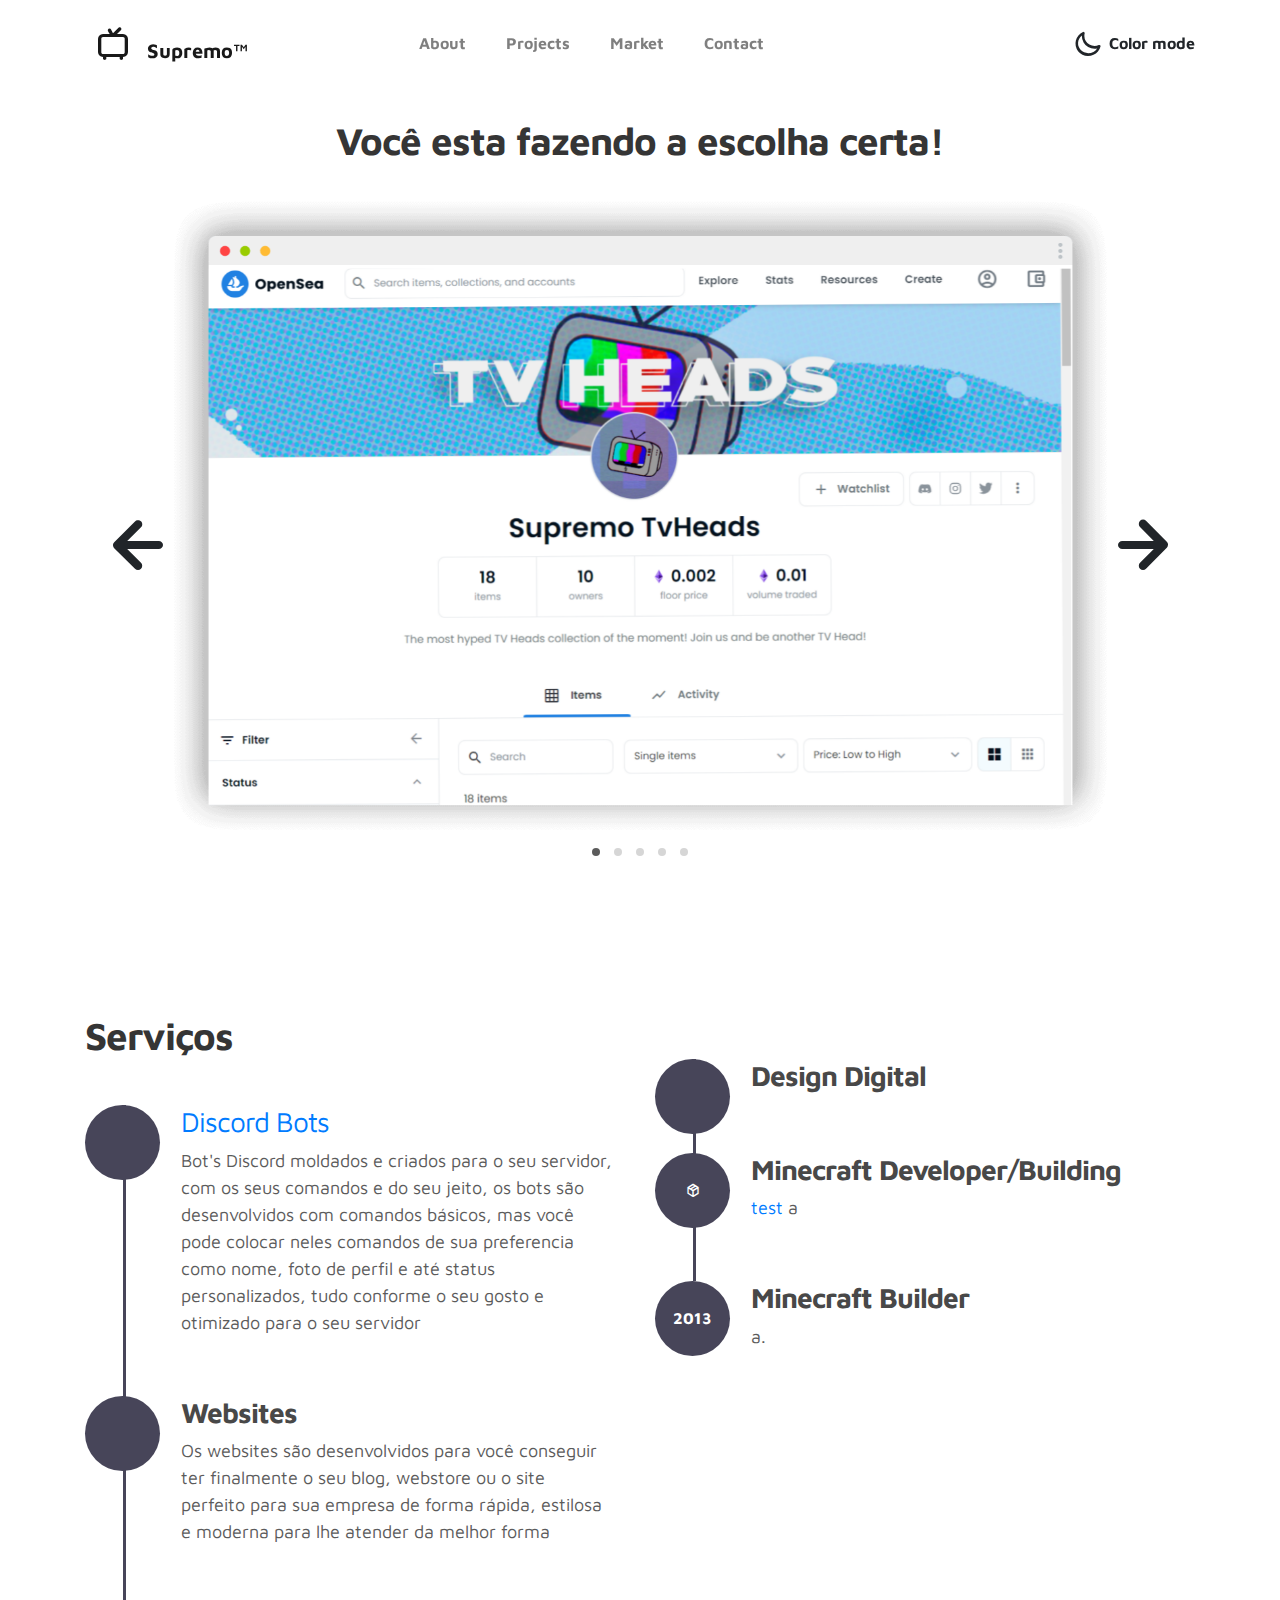
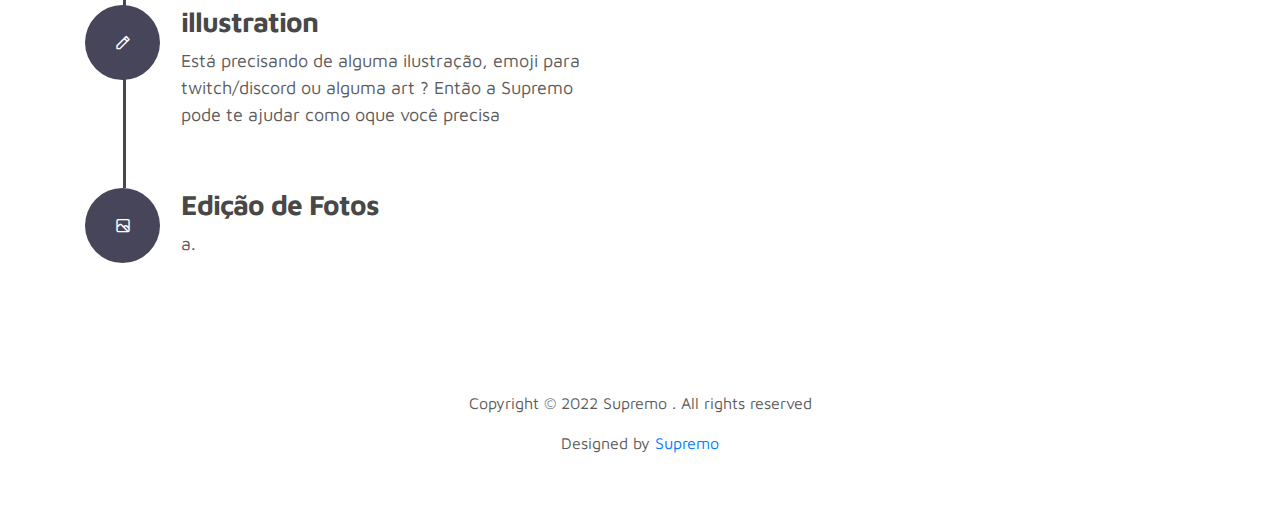
==== store.html @ 2d1da620 "SupremoStore v1.1" ====
<!doctype html>
<html lang="en">
  <head>
    <meta charset="utf-8">
    <meta name="viewport" content="width=device-width, initial-scale=1, shrink-to-fit=no">
    <meta name="description" content="">
    <meta name="author" content="">

    <title>Supremo Store</title>

    <link rel="stylesheet" href="css/bootstrap.min.css">
    <link rel="stylesheet" href="css/unicons.css">
    <link rel="stylesheet" href="css/owl.carousel.min.css">
    <link rel="stylesheet" href="css/owl.theme.default.min.css">
    <link rel="stylesheet" href="https://unicons.iconscout.com/release/v4.0.0/css/line.css">
    

    <!-- MAIN STYLE -->
    <link rel="stylesheet" href="css/tooplate-style.css">
    
<!--

-->
  </head>
  <body>

    <!-- MENU -->
    <nav class="navbar navbar-expand-sm navbar-light">
        <div class="container">
            <a class="navbar-brand" href="index.html"><i class="uil uil-tv-retro"></i> Supremo™</a>

            <button class="navbar-toggler" type="button" data-toggle="collapse" data-target="#navbarNav" aria-controls="navbarNav" aria-expanded="false"
                aria-label="Toggle navigation">
                <span class="navbar-toggler-icon"></span>
                <span class="navbar-toggler-icon"></span>
                <span class="navbar-toggler-icon"></span>
            </button>

            <div class="collapse navbar-collapse" id="navbarNav">
                <ul class="navbar-nav mx-auto">
                    <li class="nav-item">
                        <a href="#about" class="nav-link"><span data-hover="About">About</span></a>
                    </li>
                    <li class="nav-item">
                        <a href="#project" class="nav-link"><span data-hover="Projects">Projects</span></a>
                    </li>
                    <li class="nav-item">
                        <a href="#resume" class="nav-link"><span data-hover="Market">Market</span></a>
                    </li>
                    <li class="nav-item">
                        <a href="" class="nav-link"><span data-hover="Contact">Contact</span></a>
                    </li>
                </ul>

                <ul class="navbar-nav ml-lg-auto">
                    <div class="ml-lg-4">
                      <div class="color-mode d-lg-flex justify-content-center align-items-center">
                        <i class="color-mode-icon"></i>
                        Color mode
                      </div>
                    </div>
                </ul>
            </div>
        </div>
    </nav>

    <!-- Bem Vindo 
    <section class="about full-screen d-lg-flex justify-content-center align-items-center" id="about">
        <div class="container">
            <div class="row">
                
              <div class="col-lg-7 col-md-12 col-12 d-flex align-items-center">
                    <div class="about-text">
                        <small class="small-text">Seja bem vindo(a) <span class="mobile-block">Supremo Store</span></small>
                        <h1 class="animated animated-text">
                            <span class="mr-2">Oque você precisa ?</span>
                                <div class="animated-info">
                                    <span class="animated-item">Discord bots</span>
                                    <span class="animated-item">Web Designer</span>
                                    <span class="animated-item">illustration</span>
                                </div>
                        </h1>

                        <p>Construir um produto de sucesso é um desafio. Mas a Supremo™ vai te ajudar muito com isso</p>
                        
                        <div class="custom-btn-group mt-4">
                          <a href="#contact" class="btn custom-btn custom-btn-bg custom-btn-link">Obtenha um orçamento gratuito</a>
                        </div>
                    </div>
                </div>

                <div class="col-lg-5 col-md-12 col-12">
                    <div class="about-image svg">
                        <img src="images/undraw/NFT.png" class="img-fluid" alt="svg image">
                    </div>
                </div>
              </div>

            </div>
        </div>
    </section>-->

    <!-- Projetos -->
    <section class="project py-5" id="project">
        <div class="container">
                
                <div class="row">
                  <div class="col-lg-11 text-center mx-auto col-12">

                      <div class="col-lg-8 mx-auto">
                        <h2>Você esta fazendo a escolha certa!</h2>
                      </div>

                      <div class="owl-carousel owl-theme">
                        <div class="item">
                          <div class="project-info">
                            <img src="images/project/NFTproject.png" class="img-fluid" alt="project image">
                          </div>
                        </div>

                        <div class="item">
                          <div class="project-info">
                            <img src="images/project/project-image02.png" class="img-fluid" alt="project image">
                          </div>
                        </div>

                        <div class="item">
                          <div class="project-info">
                            <img src="images/project/project-image03.png" class="img-fluid" alt="project image">
                          </div>
                        </div>

                        <div class="item">
                          <div class="project-info">
                            <img src="images/project/project-image04.png" class="img-fluid" alt="project image">
                          </div>
                        </div>

                        <div class="item">
                          <div class="project-info">
                            <img src="images/project/project-image05.png" class="img-fluid" alt="project image">
                          </div>
                        </div>
                      </div>

                  </div>
                </div>
        </div>
    </section>

    <!-- Serviços -->
    <section class="resume py-5 d-lg-flex justify-content-center align-items-center" id="resume">
        <div class="container">
            <div class="row">

                <div class="col-lg-6 col-12">
                  <h2 class="mb-4">Serviços</h2>

                    <div class="timeline">
                        <div class="timeline-wrapper">
                             <div class="timeline-yr">
                                  <span><i class="uil uil-discord" ></i></span>
                             </div>
                             <div class="timeline-info">
                                  <h3><span><a href="youtube.com">Discord Bots</a></span></h3>
                                  <p>Bot's Discord moldados e criados para o seu servidor, com os seus comandos e do seu jeito, os bots são desenvolvidos com comandos básicos, mas você pode colocar neles comandos de sua preferencia como nome, foto de perfil e até status personalizados, tudo conforme o seu gosto e otimizado para o seu servidor</p>
                             </div>
                        </div>

                        <div class="timeline-wrapper">
                            <div class="timeline-yr">
                                <span><i class="uil uil-browser"></i></span>
                            </div>
                            <div class="timeline-info">
                                <h3><span>Websites</span></h3>
                                <p>Os websites são desenvolvidos para você conseguir ter finalmente o seu blog, webstore ou o site perfeito para sua empresa de forma rápida, estilosa e moderna para lhe atender da melhor forma</p>
                            </div>
                        </div>

                        <div class="timeline-wrapper">
                            <div class="timeline-yr">
                                <span><i class="uil uil-pen"></i></span>
                            </div>
                            <div class="timeline-info">
                                <h3><span>illustration</h3>
                                <p>Está precisando de alguma ilustração, emoji para twitch/discord ou alguma art ? Então a Supremo pode te ajudar como oque você precisa</p>
                            </div>
                        </div>
                        
                        <div class="timeline-wrapper">
                            <div class="timeline-yr">
                                <span><i class="uil uil-image-v"></i></span>
                            </div>
                            <div class="timeline-info">
                                <h3><span>Edição de Fotos</span></h3>
                                <p>a.</p>
                            </div>
                        </div>

                    </div>
                </div>

                <div class="col-lg-6 col-12">
                  <h2 class="mb-4 mobile-mt-2"></h2>

                    <div class="timeline">
                        <div class="timeline-wrapper">
                             <div class="timeline-yr">
                                  <span><i class="uil uil-palette"></i></span>
                             </div>
                             <div class="timeline-info">
                                  <h3><span>Design Digital</span></h3>
                                  <p></p>
                             </div>
                        </div>

                        <div class="timeline-wrapper">
                            <div class="timeline-yr">
                                <span><i class="uil uil-box"></i></span>
                            </div>
                            <div class="timeline-info">
                                <h3><span>Minecraft Developer/Building</span></h3>
                                <p><a rel="nofollow" href="">test</a> a</p>
                            </div>
                        </div>
                        
                        <div class="timeline-wrapper">
                            <div class="timeline-yr">
                                <span>2013</span>
                            </div>
                            <div class="timeline-info">
                              <h3><span>Minecraft Builder</span></h3>
                              <p>a.</p>
                          </div>
                        </div>

                    </div>
                </div>
                
            </div>
        </div>
    </section>


    <!-- Copyright -->
     <footer class="footer py-5">
          <div class="container">
               <div class="row">

                    <div class="col-lg-12 col-12">                                
                        <p class="copyright-text text-center">Copyright &copy; 2022 Supremo . All rights reserved</p>
                        <p class="copyright-text text-center">Designed by <a rel="nofollow" href="https://discord.gg/ShvvqAZ8eM">Supremo</a></p>
                    </div>
                    
               </div>
          </div>
     </footer>

    <script src="js/jquery-3.3.1.min.js"></script>
    <script src="js/popper.min.js"></script>
    <script src="js/bootstrap.min.js"></script>
    <script src="js/Headroom.js"></script>
    <script src="js/jQuery.headroom.js"></script>
    <script src="js/owl.carousel.min.js"></script>
    <script src="js/smoothscroll.js"></script>
    <script src="js/custom.js"></script>

  </body>
</html>
---- css/unicons.css ----
@font-face {
  font-family: 'unicons';
  src: url('../font/unicons.eot?42479262');
  src: url('../font/unicons.eot?42479262#iefix') format('embedded-opentype'),
       url('../font/unicons.woff2?42479262') format('woff2'),
       url('../font/unicons.woff?42479262') format('woff'),
       url('../font/unicons.ttf?42479262') format('truetype'),
       url('../font/unicons.svg?42479262#unicons') format('svg');
  font-weight: normal;
  font-style: normal;
}
/* Chrome hack: SVG is rendered more smooth in Windozze. 100% magic, uncomment if you need it. */
/* Note, that will break hinting! In other OS-es font will be not as sharp as it could be */
/*
@media screen and (-webkit-min-device-pixel-ratio:0) {
  @font-face {
    font-family: 'unicons';
    src: url('../font/unicons.svg?42479262#unicons') format('svg');
  }
}
*/
 
 [class^="uil-"]:before, [class*=" uil-"]:before {
  font-family: "unicons";
  font-style: normal;
  font-weight: normal;
  speak: none;
 
  display: inline-block;
  text-decoration: inherit;
  width: 1em;
  margin-right: .2em;
  text-align: center;
  /* opacity: .8; */
 
  /* For safety - reset parent styles, that can break glyph codes*/
  font-variant: normal;
  text-transform: none;
 
  /* fix buttons height, for twitter bootstrap */
  line-height: 1em;
 
  /* Animation center compensation - margins should be symmetric */
  /* remove if not needed */
  margin-left: .2em;
 
  /* you can be more comfortable with increased icons size */
  /* font-size: 120%; */
 
  /* Font smoothing. That was taken from TWBS */
  -webkit-font-smoothing: antialiased;
  -moz-osx-font-smoothing: grayscale;
 
  /* Uncomment for 3D effect */
  /* text-shadow: 1px 1px 1px rgba(127, 127, 127, 0.3); */
}
 
.uil-abacus:before { content: '\e800'; } /* '' */
.uil-accessible-icon-alt:before { content: '\e801'; } /* '' */
.uil-adjust-alt:before { content: '\e802'; } /* '' */
.uil-adjust-circle:before { content: '\e803'; } /* '' */
.uil-adjust-half:before { content: '\e804'; } /* '' */
.uil-adjust:before { content: '\e805'; } /* '' */
.uil-airplay:before { content: '\e806'; } /* '' */
.uil-align-alt:before { content: '\e807'; } /* '' */
.uil-align-center-alt:before { content: '\e808'; } /* '' */
.uil-align-center-h:before { content: '\e809'; } /* '' */
.uil-align-center-justify:before { content: '\e80a'; } /* '' */
.uil-align-center-v:before { content: '\e80b'; } /* '' */
.uil-align-center:before { content: '\e80c'; } /* '' */
.uil-align-justify:before { content: '\e80d'; } /* '' */
.uil-align-left-justify:before { content: '\e80e'; } /* '' */
.uil-align-left:before { content: '\e80f'; } /* '' */
.uil-align-letter-right:before { content: '\e810'; } /* '' */
.uil-align-right-justify:before { content: '\e811'; } /* '' */
.uil-align-right:before { content: '\e812'; } /* '' */
.uil-align:before { content: '\e813'; } /* '' */
.uil-ambulance:before { content: '\e814'; } /* '' */
.uil-analysis:before { content: '\e815'; } /* '' */
.uil-analytics:before { content: '\e816'; } /* '' */
.uil-anchor:before { content: '\e817'; } /* '' */
.uil-android-phone-slash:before { content: '\e818'; } /* '' */
.uil-angle-double-down:before { content: '\e819'; } /* '' */
.uil-angle-double-left:before { content: '\e81a'; } /* '' */
.uil-angle-double-right:before { content: '\e81b'; } /* '' */
.uil-angle-double-up:before { content: '\e81c'; } /* '' */
.uil-angle-down:before { content: '\e81d'; } /* '' */
.uil-angle-left:before { content: '\e81e'; } /* '' */
.uil-angle-right-b:before { content: '\e81f'; } /* '' */
.uil-angle-right:before { content: '\e820'; } /* '' */
.uil-angle-up:before { content: '\e821'; } /* '' */
.uil-annoyed-alt:before { content: '\e822'; } /* '' */
.uil-annoyed:before { content: '\e823'; } /* '' */
.uil-apps:before { content: '\e824'; } /* '' */
.uil-archive-alt:before { content: '\e825'; } /* '' */
.uil-archive:before { content: '\e826'; } /* '' */
.uil-arrow-break:before { content: '\e827'; } /* '' */
.uil-arrow-circle-down:before { content: '\e828'; } /* '' */
.uil-arrow-circle-left:before { content: '\e829'; } /* '' */
.uil-arrow-circle-right:before { content: '\e82a'; } /* '' */
.uil-arrow-circle-up:before { content: '\e82b'; } /* '' */
.uil-arrow-compress-h:before { content: '\e82c'; } /* '' */
.uil-arrow-down-left:before { content: '\e82d'; } /* '' */
.uil-arrow-down-right:before { content: '\e82e'; } /* '' */
.uil-arrow-down:before { content: '\e82f'; } /* '' */
.uil-arrow-from-right:before { content: '\e830'; } /* '' */
.uil-arrow-from-top:before { content: '\e831'; } /* '' */
.uil-arrow-growth:before { content: '\e832'; } /* '' */
.uil-arrow-left:before { content: '\e833'; } /* '' */
.uil-arrow-random:before { content: '\e834'; } /* '' */
.uil-arrow-resize-diagonal:before { content: '\e835'; } /* '' */
.uil-arrow-right:before { content: '\e836'; } /* '' */
.uil-arrow-to-bottom:before { content: '\e837'; } /* '' */
.uil-arrow-to-right:before { content: '\e838'; } /* '' */
.uil-arrow-up-left:before { content: '\e839'; } /* '' */
.uil-arrow-up-right:before { content: '\e83a'; } /* '' */
.uil-arrow-up:before { content: '\e83b'; } /* '' */
.uil-arrows-h-alt:before { content: '\e83c'; } /* '' */
.uil-arrows-h:before { content: '\e83d'; } /* '' */
.uil-arrows-left-down:before { content: '\e83e'; } /* '' */
.uil-arrows-maximize:before { content: '\e83f'; } /* '' */
.uil-arrows-merge:before { content: '\e840'; } /* '' */
.uil-arrows-resize-h:before { content: '\e841'; } /* '' */
.uil-arrows-resize-v:before { content: '\e842'; } /* '' */
.uil-arrows-resize:before { content: '\e843'; } /* '' */
.uil-arrows-right-down:before { content: '\e844'; } /* '' */
.uil-arrows-shrink-h:before { content: '\e845'; } /* '' */
.uil-arrows-shrink-v:before { content: '\e846'; } /* '' */
.uil-arrows-up-right:before { content: '\e847'; } /* '' */
.uil-arrows-v-alt:before { content: '\e848'; } /* '' */
.uil-arrows-v:before { content: '\e849'; } /* '' */
.uil-at:before { content: '\e84a'; } /* '' */
.uil-atm-card:before { content: '\e84b'; } /* '' */
.uil-atom:before { content: '\e84c'; } /* '' */
.uil-auto-flash:before { content: '\e84d'; } /* '' */
.uil-award-alt:before { content: '\e84e'; } /* '' */
.uil-award:before { content: '\e84f'; } /* '' */
.uil-baby-carriage:before { content: '\e850'; } /* '' */
.uil-backpack:before { content: '\e851'; } /* '' */
.uil-backspace:before { content: '\e852'; } /* '' */
.uil-backward:before { content: '\e853'; } /* '' */
.uil-bag-alt:before { content: '\e854'; } /* '' */
.uil-bag-slash:before { content: '\e855'; } /* '' */
.uil-bag:before { content: '\e856'; } /* '' */
.uil-ball:before { content: '\e857'; } /* '' */
.uil-ban:before { content: '\e858'; } /* '' */
.uil-bars:before { content: '\e859'; } /* '' */
.uil-basketball-hoop:before { content: '\e85a'; } /* '' */
.uil-basketball:before { content: '\e85b'; } /* '' */
.uil-battery-bolt:before { content: '\e85c'; } /* '' */
.uil-battery-empty:before { content: '\e85d'; } /* '' */
.uil-bed-double:before { content: '\e85e'; } /* '' */
.uil-bed:before { content: '\e85f'; } /* '' */
.uil-bell-school:before { content: '\e860'; } /* '' */
.uil-bell-slash:before { content: '\e861'; } /* '' */
.uil-bill:before { content: '\e862'; } /* '' */
.uil-bitcoin-circle:before { content: '\e863'; } /* '' */
.uil-bitcoin:before { content: '\e864'; } /* '' */
.uil-bluetooth-b:before { content: '\e865'; } /* '' */
.uil-bolt-alt:before { content: '\e866'; } /* '' */
.uil-bolt-slash:before { content: '\e867'; } /* '' */
.uil-bolt:before { content: '\e868'; } /* '' */
.uil-book-alt:before { content: '\e869'; } /* '' */
.uil-book-medical:before { content: '\e86a'; } /* '' */
.uil-book-open:before { content: '\e86b'; } /* '' */
.uil-book-reader:before { content: '\e86c'; } /* '' */
.uil-book:before { content: '\e86d'; } /* '' */
.uil-bookmark-full:before { content: '\e86e'; } /* '' */
.uil-bookmark:before { content: '\e86f'; } /* '' */
.uil-books:before { content: '\e870'; } /* '' */
.uil-boombox:before { content: '\e871'; } /* '' */
.uil-border-alt:before { content: '\e872'; } /* '' */
.uil-border-bottom:before { content: '\e873'; } /* '' */
.uil-border-clear:before { content: '\e874'; } /* '' */
.uil-border-horizontal:before { content: '\e875'; } /* '' */
.uil-border-inner:before { content: '\e876'; } /* '' */
.uil-border-left:before { content: '\e877'; } /* '' */
.uil-border-out:before { content: '\e878'; } /* '' */
.uil-border-right:before { content: '\e879'; } /* '' */
.uil-border-top:before { content: '\e87a'; } /* '' */
.uil-border-vertical:before { content: '\e87b'; } /* '' */
.uil-box:before { content: '\e87c'; } /* '' */
.uil-briefcase-alt:before { content: '\e87d'; } /* '' */
.uil-briefcase:before { content: '\e87e'; } /* '' */
.uil-bright:before { content: '\e87f'; } /* '' */
.uil-brightness-empty:before { content: '\e880'; } /* '' */
.uil-brightness-half:before { content: '\e881'; } /* '' */
.uil-brightness-low:before { content: '\e882'; } /* '' */
.uil-brightness-minus:before { content: '\e883'; } /* '' */
.uil-brightness-plus:before { content: '\e884'; } /* '' */
.uil-brightness:before { content: '\e885'; } /* '' */
.uil-bring-bottom:before { content: '\e886'; } /* '' */
.uil-bring-front:before { content: '\e887'; } /* '' */
.uil-brush-alt:before { content: '\e888'; } /* '' */
.uil-bug:before { content: '\e889'; } /* '' */
.uil-building:before { content: '\e88a'; } /* '' */
.uil-bullseye:before { content: '\e88b'; } /* '' */
.uil-bus-alt:before { content: '\e88c'; } /* '' */
.uil-bus-school:before { content: '\e88d'; } /* '' */
.uil-bus:before { content: '\e88e'; } /* '' */
.uil-calcualtor:before { content: '\e88f'; } /* '' */
.uil-calculator-alt:before { content: '\e890'; } /* '' */
.uil-calendar-alt:before { content: '\e891'; } /* '' */
.uil-calendar-slash:before { content: '\e892'; } /* '' */
.uil-calender:before { content: '\e893'; } /* '' */
.uil-calling:before { content: '\e894'; } /* '' */
.uil-camera-plus:before { content: '\e895'; } /* '' */
.uil-camera-slash:before { content: '\e896'; } /* '' */
.uil-camera:before { content: '\e897'; } /* '' */
.uil-cancel:before { content: '\e898'; } /* '' */
.uil-capsule:before { content: '\e899'; } /* '' */
.uil-capture:before { content: '\e89a'; } /* '' */
.uil-car-sideview:before { content: '\e89b'; } /* '' */
.uil-car-slash:before { content: '\e89c'; } /* '' */
.uil-car-wash:before { content: '\e89d'; } /* '' */
.uil-car:before { content: '\e89e'; } /* '' */
.uil-card-atm:before { content: '\e89f'; } /* '' */
.uil-caret-right:before { content: '\e8a0'; } /* '' */
.uil-cart:before { content: '\e8a1'; } /* '' */
.uil-cell:before { content: '\e8a2'; } /* '' */
.uil-celsius:before { content: '\e8a3'; } /* '' */
.uil-chart-bar-alt:before { content: '\e8a4'; } /* '' */
.uil-chart-bar:before { content: '\e8a5'; } /* '' */
.uil-chart-down:before { content: '\e8a6'; } /* '' */
.uil-chart-growth-alt:before { content: '\e8a7'; } /* '' */
.uil-chart-growth:before { content: '\e8a8'; } /* '' */
.uil-chart-line:before { content: '\e8a9'; } /* '' */
.uil-chart-pie-alt:before { content: '\e8aa'; } /* '' */
.uil-chart-pie:before { content: '\e8ab'; } /* '' */
.uil-chart:before { content: '\e8ac'; } /* '' */
.uil-chat-bubble-user:before { content: '\e8ad'; } /* '' */
.uil-chat-info:before { content: '\e8ae'; } /* '' */
.uil-chat:before { content: '\e8af'; } /* '' */
.uil-check-circle:before { content: '\e8b0'; } /* '' */
.uil-check-square:before { content: '\e8b1'; } /* '' */
.uil-check:before { content: '\e8b2'; } /* '' */
.uil-circle-layer:before { content: '\e8b3'; } /* '' */
.uil-circle:before { content: '\e8b4'; } /* '' */
.uil-circuit:before { content: '\e8b5'; } /* '' */
.uil-clapper-board:before { content: '\e8b6'; } /* '' */
.uil-clipboard-alt:before { content: '\e8b7'; } /* '' */
.uil-clipboard-blank:before { content: '\e8b8'; } /* '' */
.uil-clipboard-notes:before { content: '\e8b9'; } /* '' */
.uil-clipboard:before { content: '\e8ba'; } /* '' */
.uil-clock-eight:before { content: '\e8bb'; } /* '' */
.uil-clock-five:before { content: '\e8bc'; } /* '' */
.uil-clock-nine:before { content: '\e8bd'; } /* '' */
.uil-clock-seven:before { content: '\e8be'; } /* '' */
.uil-clock-ten:before { content: '\e8bf'; } /* '' */
.uil-clock-three:before { content: '\e8c0'; } /* '' */
.uil-clock-two:before { content: '\e8c1'; } /* '' */
.uil-clock:before { content: '\e8c2'; } /* '' */
.uil-closed-captioning:before { content: '\e8c3'; } /* '' */
.uil-cloud-block:before { content: '\e8c4'; } /* '' */
.uil-cloud-bookmark:before { content: '\e8c5'; } /* '' */
.uil-cloud-check:before { content: '\e8c6'; } /* '' */
.uil-cloud-computing:before { content: '\e8c7'; } /* '' */
.uil-cloud-data-connection:before { content: '\e8c8'; } /* '' */
.uil-cloud-database-tree:before { content: '\e8c9'; } /* '' */
.uil-cloud-download:before { content: '\e8ca'; } /* '' */
.uil-cloud-drizzle:before { content: '\e8cb'; } /* '' */
.uil-cloud-exclamation:before { content: '\e8cc'; } /* '' */
.uil-cloud-hail:before { content: '\e8cd'; } /* '' */
.uil-cloud-heart:before { content: '\e8ce'; } /* '' */
.uil-cloud-info:before { content: '\e8cf'; } /* '' */
.uil-cloud-lock:before { content: '\e8d0'; } /* '' */
.uil-cloud-meatball:before { content: '\e8d1'; } /* '' */
.uil-cloud-moon-hail:before { content: '\e8d2'; } /* '' */
.uil-cloud-moon-meatball:before { content: '\e8d3'; } /* '' */
.uil-cloud-moon-rain:before { content: '\e8d4'; } /* '' */
.uil-cloud-moon-showers:before { content: '\e8d5'; } /* '' */
.uil-cloud-moon:before { content: '\e8d6'; } /* '' */
.uil-cloud-question:before { content: '\e8d7'; } /* '' */
.uil-cloud-rain-sun:before { content: '\e8d8'; } /* '' */
.uil-cloud-rain:before { content: '\e8d9'; } /* '' */
.uil-cloud-redo:before { content: '\e8da'; } /* '' */
.uil-cloud-set:before { content: '\e8db'; } /* '' */
.uil-cloud-share:before { content: '\e8dc'; } /* '' */
.uil-cloud-shield:before { content: '\e8dd'; } /* '' */
.uil-cloud-showers-alt:before { content: '\e8de'; } /* '' */
.uil-cloud-showers-heavy:before { content: '\e8df'; } /* '' */
.uil-cloud-showers:before { content: '\e8e0'; } /* '' */
.uil-cloud-slash:before { content: '\e8e1'; } /* '' */
.uil-cloud-sun-hail:before { content: '\e8e2'; } /* '' */
.uil-cloud-sun-meatball:before { content: '\e8e3'; } /* '' */
.uil-cloud-sun-rain-alt:before { content: '\e8e4'; } /* '' */
.uil-cloud-sun-rain:before { content: '\e8e5'; } /* '' */
.uil-cloud-sun-tear:before { content: '\e8e6'; } /* '' */
.uil-cloud-sun:before { content: '\e8e7'; } /* '' */
.uil-cloud-times:before { content: '\e8e8'; } /* '' */
.uil-cloud-unlock:before { content: '\e8e9'; } /* '' */
.uil-cloud-upload:before { content: '\e8ea'; } /* '' */
.uil-cloud-wifi:before { content: '\e8eb'; } /* '' */
.uil-cloud-wind:before { content: '\e8ec'; } /* '' */
.uil-cloud:before { content: '\e8ed'; } /* '' */
.uil-clouds:before { content: '\e8ee'; } /* '' */
.uil-club:before { content: '\e8ef'; } /* '' */
.uil-code:before { content: '\e8f0'; } /* '' */
.uil-coffee:before { content: '\e8f1'; } /* '' */
.uil-cog:before { content: '\e8f2'; } /* '' */
.uil-coins:before { content: '\e8f3'; } /* '' */
.uil-columns:before { content: '\e8f4'; } /* '' */
.uil-comment-alt-block:before { content: '\e8f5'; } /* '' */
.uil-comment-alt-chart-lines:before { content: '\e8f6'; } /* '' */
.uil-comment-alt-check:before { content: '\e8f7'; } /* '' */
.uil-comment-alt-dots:before { content: '\e8f8'; } /* '' */
.uil-comment-alt-download:before { content: '\e8f9'; } /* '' */
.uil-comment-alt-edit:before { content: '\e8fa'; } /* '' */
.uil-comment-alt-exclamation:before { content: '\e8fb'; } /* '' */
.uil-comment-alt-heart:before { content: '\e8fc'; } /* '' */
.uil-comment-alt-image:before { content: '\e8fd'; } /* '' */
.uil-comment-alt-info:before { content: '\e8fe'; } /* '' */
.uil-comment-alt-lines:before { content: '\e8ff'; } /* '' */
.uil-comment-alt-lock:before { content: '\e900'; } /* '' */
.uil-comment-alt-medical:before { content: '\e901'; } /* '' */
.uil-comment-alt-message:before { content: '\e902'; } /* '' */
.uil-comment-alt-notes:before { content: '\e903'; } /* '' */
.uil-comment-alt-plus:before { content: '\e904'; } /* '' */
.uil-comment-alt-question:before { content: '\e905'; } /* '' */
.uil-comment-alt-redo:before { content: '\e906'; } /* '' */
.uil-comment-alt-search:before { content: '\e907'; } /* '' */
.uil-comment-alt-share:before { content: '\e908'; } /* '' */
.uil-comment-alt-shield:before { content: '\e909'; } /* '' */
.uil-comment-alt-upload:before { content: '\e90a'; } /* '' */
.uil-comment-alt-verify:before { content: '\e90b'; } /* '' */
.uil-comment-alt:before { content: '\e90c'; } /* '' */
.uil-comment-block:before { content: '\e90d'; } /* '' */
.uil-comment-chart-line:before { content: '\e90e'; } /* '' */
.uil-comment-check:before { content: '\e90f'; } /* '' */
.uil-comment-dots:before { content: '\e910'; } /* '' */
.uil-comment-download:before { content: '\e911'; } /* '' */
.uil-comment-edit:before { content: '\e912'; } /* '' */
.uil-comment-exclamation:before { content: '\e913'; } /* '' */
.uil-comment-heart:before { content: '\e914'; } /* '' */
.uil-comment-image:before { content: '\e915'; } /* '' */
.uil-comment-info-alt:before { content: '\e916'; } /* '' */
.uil-comment-info:before { content: '\e917'; } /* '' */
.uil-comment-lines:before { content: '\e918'; } /* '' */
.uil-comment-lock:before { content: '\e919'; } /* '' */
.uil-comment-medical:before { content: '\e91a'; } /* '' */
.uil-comment-message:before { content: '\e91b'; } /* '' */
.uil-comment-notes:before { content: '\e91c'; } /* '' */
.uil-comment-plus:before { content: '\e91d'; } /* '' */
.uil-comment-question:before { content: '\e91e'; } /* '' */
.uil-comment-redo:before { content: '\e91f'; } /* '' */
.uil-comment-search:before { content: '\e920'; } /* '' */
.uil-comment-share:before { content: '\e921'; } /* '' */
.uil-comment-shield:before { content: '\e922'; } /* '' */
.uil-comment-slash:before { content: '\e923'; } /* '' */
.uil-comment-upload:before { content: '\e924'; } /* '' */
.uil-comment-verify:before { content: '\e925'; } /* '' */
.uil-comment:before { content: '\e926'; } /* '' */
.uil-comments-alt:before { content: '\e927'; } /* '' */
.uil-comments:before { content: '\e928'; } /* '' */
.uil-commnet-alt-slash:before { content: '\e929'; } /* '' */
.uil-compact-disc:before { content: '\e92a'; } /* '' */
.uil-compass:before { content: '\e92b'; } /* '' */
.uil-compress-alt-left:before { content: '\e92c'; } /* '' */
.uil-compress-alt:before { content: '\e92d'; } /* '' */
.uil-compress-arrows:before { content: '\e92e'; } /* '' */
.uil-compress-lines:before { content: '\e92f'; } /* '' */
.uil-compress-point:before { content: '\e930'; } /* '' */
.uil-compress-v:before { content: '\e931'; } /* '' */
.uil-compress:before { content: '\e932'; } /* '' */
.uil-computer-mouse:before { content: '\e933'; } /* '' */
.uil-confused:before { content: '\e934'; } /* '' */
.uil-constructor:before { content: '\e935'; } /* '' */
.uil-copy-alt:before { content: '\e936'; } /* '' */
.uil-copy-landscape:before { content: '\e937'; } /* '' */
.uil-copy:before { content: '\e938'; } /* '' */
.uil-copyright:before { content: '\e939'; } /* '' */
.uil-corner-down-left:before { content: '\e93a'; } /* '' */
.uil-corner-down-right-alt:before { content: '\e93b'; } /* '' */
.uil-corner-down-right:before { content: '\e93c'; } /* '' */
.uil-corner-left-down:before { content: '\e93d'; } /* '' */
.uil-corner-right-down:before { content: '\e93e'; } /* '' */
.uil-corner-up-left-alt:before { content: '\e93f'; } /* '' */
.uil-corner-up-left:before { content: '\e940'; } /* '' */
.uil-corner-up-right-alt:before { content: '\e941'; } /* '' */
.uil-corner-up-right:before { content: '\e942'; } /* '' */
.uil-creative-commons-pd-alt:before { content: '\e943'; } /* '' */
.uil-creative-commons-pd:before { content: '\e944'; } /* '' */
.uil-crockery:before { content: '\e945'; } /* '' */
.uil-crop-alt-rotate-left:before { content: '\e946'; } /* '' */
.uil-crop-alt-rotate-right:before { content: '\e947'; } /* '' */
.uil-crop-alt:before { content: '\e948'; } /* '' */
.uil-crosshair-alt:before { content: '\e949'; } /* '' */
.uil-crosshair:before { content: '\e94a'; } /* '' */
.uil-crosshairs:before { content: '\e94b'; } /* '' */
.uil-cube:before { content: '\e94c'; } /* '' */
.uil-data-sharing:before { content: '\e94d'; } /* '' */
.uil-database-alt:before { content: '\e94e'; } /* '' */
.uil-database:before { content: '\e94f'; } /* '' */
.uil-desert:before { content: '\e950'; } /* '' */
.uil-desktop-alt-slash:before { content: '\e951'; } /* '' */
.uil-desktop-alt:before { content: '\e952'; } /* '' */
.uil-desktop-cloud-alt:before { content: '\e953'; } /* '' */
.uil-desktop-slash:before { content: '\e954'; } /* '' */
.uil-desktop:before { content: '\e955'; } /* '' */
.uil-dialpad-alt:before { content: '\e956'; } /* '' */
.uil-dialpad:before { content: '\e957'; } /* '' */
.uil-diamond:before { content: '\e958'; } /* '' */
.uil-diary-alt:before { content: '\e959'; } /* '' */
.uil-diary:before { content: '\e95a'; } /* '' */
.uil-dice-five:before { content: '\e95b'; } /* '' */
.uil-dice-four:before { content: '\e95c'; } /* '' */
.uil-dice-one:before { content: '\e95d'; } /* '' */
.uil-dice-six:before { content: '\e95e'; } /* '' */
.uil-dice-three:before { content: '\e95f'; } /* '' */
.uil-dice-two:before { content: '\e960'; } /* '' */
.uil-direction:before { content: '\e961'; } /* '' */
.uil-directions:before { content: '\e962'; } /* '' */
.uil-dizzy-meh:before { content: '\e963'; } /* '' */
.uil-dna:before { content: '\e964'; } /* '' */
.uil-document-layout-center:before { content: '\e965'; } /* '' */
.uil-document-layout-left:before { content: '\e966'; } /* '' */
.uil-document-layout-right:before { content: '\e967'; } /* '' */
.uil-document:before { content: '\e968'; } /* '' */
.uil-dollar-alt:before { content: '\e969'; } /* '' */
.uil-dollar-sign-alt:before { content: '\e96a'; } /* '' */
.uil-dollar-sign:before { content: '\e96b'; } /* '' */
.uil-down-arrow:before { content: '\e96c'; } /* '' */
.uil-download-alt:before { content: '\e96d'; } /* '' */
.uil-dribbble:before { content: '\e96e'; } /* '' */
.uil-drill:before { content: '\e96f'; } /* '' */
.uil-dropbox:before { content: '\e970'; } /* '' */
.uil-dumbbell:before { content: '\e971'; } /* '' */
.uil-edit-alt:before { content: '\e972'; } /* '' */
.uil-edit:before { content: '\e973'; } /* '' */
.uil-ellipsis-h:before { content: '\e974'; } /* '' */
.uil-ellipsis-v:before { content: '\e975'; } /* '' */
.uil-emoji:before { content: '\e976'; } /* '' */
.uil-enter:before { content: '\e977'; } /* '' */
.uil-entry:before { content: '\e978'; } /* '' */
.uil-envelope-add:before { content: '\e979'; } /* '' */
.uil-envelope-alt:before { content: '\e97a'; } /* '' */
.uil-envelope-block:before { content: '\e97b'; } /* '' */
.uil-envelope-bookmark:before { content: '\e97c'; } /* '' */
.uil-envelope-check:before { content: '\e97d'; } /* '' */
.uil-envelope-download-alt:before { content: '\e97e'; } /* '' */
.uil-envelope-download:before { content: '\e97f'; } /* '' */
.uil-envelope-edit:before { content: '\e980'; } /* '' */
.uil-envelope-exclamation:before { content: '\e981'; } /* '' */
.uil-envelope-heart:before { content: '\e982'; } /* '' */
.uil-envelope-info:before { content: '\e983'; } /* '' */
.uil-envelope-lock:before { content: '\e984'; } /* '' */
.uil-envelope-minus:before { content: '\e985'; } /* '' */
.uil-envelope-open:before { content: '\e986'; } /* '' */
.uil-envelope-question:before { content: '\e987'; } /* '' */
.uil-envelope-receive:before { content: '\e988'; } /* '' */
.uil-envelope-redo:before { content: '\e989'; } /* '' */
.uil-envelope-search:before { content: '\e98a'; } /* '' */
.uil-envelope-send:before { content: '\e98b'; } /* '' */
.uil-envelope-share:before { content: '\e98c'; } /* '' */
.uil-envelope-shield:before { content: '\e98d'; } /* '' */
.uil-envelope-star:before { content: '\e98e'; } /* '' */
.uil-envelope-times:before { content: '\e98f'; } /* '' */
.uil-envelope-upload-alt:before { content: '\e990'; } /* '' */
.uil-envelope-upload:before { content: '\e991'; } /* '' */
.uil-envelope:before { content: '\e992'; } /* '' */
.uil-envelopes:before { content: '\e993'; } /* '' */
.uil-equal-circle:before { content: '\e994'; } /* '' */
.uil-euro-circle:before { content: '\e995'; } /* '' */
.uil-euro:before { content: '\e996'; } /* '' */
.uil-exchange-alt:before { content: '\e997'; } /* '' */
.uil-exchange:before { content: '\e998'; } /* '' */
.uil-exclamation-circle:before { content: '\e999'; } /* '' */
.uil-exclamation-octagon:before { content: '\e99a'; } /* '' */
.uil-exclamation-triangle:before { content: '\e99b'; } /* '' */
.uil-exclude:before { content: '\e99c'; } /* '' */
.uil-exit:before { content: '\e99d'; } /* '' */
.uil-expand-alt:before { content: '\e99e'; } /* '' */
.uil-expand-arrows-alt:before { content: '\e99f'; } /* '' */
.uil-expand-arrows:before { content: '\e9a0'; } /* '' */
.uil-expand-from-corner:before { content: '\e9a1'; } /* '' */
.uil-expand-left:before { content: '\e9a2'; } /* '' */
.uil-export:before { content: '\e9a3'; } /* '' */
.uil-exposure-alt:before { content: '\e9a4'; } /* '' */
.uil-exposure-increase:before { content: '\e9a5'; } /* '' */
.uil-external-link-alt:before { content: '\e9a6'; } /* '' */
.uil-eye-slash:before { content: '\e9a7'; } /* '' */
.uil-eye:before { content: '\e9a8'; } /* '' */
.uil-facebook:before { content: '\e9a9'; } /* '' */
.uil-fahrenheit:before { content: '\e9aa'; } /* '' */
.uil-fast-mail-alt:before { content: '\e9ab'; } /* '' */
.uil-fast-mail:before { content: '\e9ac'; } /* '' */
.uil-favorite:before { content: '\e9ad'; } /* '' */
.uil-feedback:before { content: '\e9ae'; } /* '' */
.uil-file-alt:before { content: '\e9af'; } /* '' */
.uil-file-blank:before { content: '\e9b0'; } /* '' */
.uil-file-block-alt:before { content: '\e9b1'; } /* '' */
.uil-file-bookmark-alt:before { content: '\e9b2'; } /* '' */
.uil-file-check-alt:before { content: '\e9b3'; } /* '' */
.uil-file-check:before { content: '\e9b4'; } /* '' */
.uil-file-contract-dollar:before { content: '\e9b5'; } /* '' */
.uil-file-copy-alt:before { content: '\e9b6'; } /* '' */
.uil-file-download-alt:before { content: '\e9b7'; } /* '' */
.uil-file-download:before { content: '\e9b8'; } /* '' */
.uil-file-edit-alt:before { content: '\e9b9'; } /* '' */
.uil-file-exclamation-alt:before { content: '\e9ba'; } /* '' */
.uil-file-exclamation:before { content: '\e9bb'; } /* '' */
.uil-file-heart:before { content: '\e9bc'; } /* '' */
.uil-file-info-alt:before { content: '\e9bd'; } /* '' */
.uil-file-landscape-alt:before { content: '\e9be'; } /* '' */
.uil-file-landscape:before { content: '\e9bf'; } /* '' */
.uil-file-lanscape-slash:before { content: '\e9c0'; } /* '' */
.uil-file-lock-alt:before { content: '\e9c1'; } /* '' */
.uil-file-medical-alt:before { content: '\e9c2'; } /* '' */
.uil-file-medical:before { content: '\e9c3'; } /* '' */
.uil-file-minus-alt:before { content: '\e9c4'; } /* '' */
.uil-file-minus:before { content: '\e9c5'; } /* '' */
.uil-file-network:before { content: '\e9c6'; } /* '' */
.uil-file-plus-alt:before { content: '\e9c7'; } /* '' */
.uil-file-plus:before { content: '\e9c8'; } /* '' */
.uil-file-question-alt:before { content: '\e9c9'; } /* '' */
.uil-file-question:before { content: '\e9ca'; } /* '' */
.uil-file-redo-alt:before { content: '\e9cb'; } /* '' */
.uil-file-search-alt:before { content: '\e9cc'; } /* '' */
.uil-file-share-alt:before { content: '\e9cd'; } /* '' */
.uil-file-shield-alt:before { content: '\e9ce'; } /* '' */
.uil-file-slash:before { content: '\e9cf'; } /* '' */
.uil-file-times-alt:before { content: '\e9d0'; } /* '' */
.uil-file-times:before { content: '\e9d1'; } /* '' */
.uil-file-upload-alt:before { content: '\e9d2'; } /* '' */
.uil-file-upload:before { content: '\e9d3'; } /* '' */
.uil-file:before { content: '\e9d4'; } /* '' */
.uil-files-landscapes-alt:before { content: '\e9d5'; } /* '' */
.uil-files-landscapes:before { content: '\e9d6'; } /* '' */
.uil-film:before { content: '\e9d7'; } /* '' */
.uil-filter-slash:before { content: '\e9d8'; } /* '' */
.uil-filter:before { content: '\e9d9'; } /* '' */
.uil-flask-potion:before { content: '\e9da'; } /* '' */
.uil-flask:before { content: '\e9db'; } /* '' */
.uil-flip-h-alt:before { content: '\e9dc'; } /* '' */
.uil-flip-h:before { content: '\e9dd'; } /* '' */
.uil-flip-v-alt:before { content: '\e9de'; } /* '' */
.uil-flip-v:before { content: '\e9df'; } /* '' */
.uil-flower:before { content: '\e9e0'; } /* '' */
.uil-focus-add:before { content: '\e9e1'; } /* '' */
.uil-focus-target:before { content: '\e9e2'; } /* '' */
.uil-focus:before { content: '\e9e3'; } /* '' */
.uil-folder-check:before { content: '\e9e4'; } /* '' */
.uil-folder-download:before { content: '\e9e5'; } /* '' */
.uil-folder-exclamation:before { content: '\e9e6'; } /* '' */
.uil-folder-heart:before { content: '\e9e7'; } /* '' */
.uil-folder-info:before { content: '\e9e8'; } /* '' */
.uil-folder-lock:before { content: '\e9e9'; } /* '' */
.uil-folder-medical:before { content: '\e9ea'; } /* '' */
.uil-folder-minus:before { content: '\e9eb'; } /* '' */
.uil-folder-network:before { content: '\e9ec'; } /* '' */
.uil-folder-plus:before { content: '\e9ed'; } /* '' */
.uil-folder-question:before { content: '\e9ee'; } /* '' */
.uil-folder-slash:before { content: '\e9ef'; } /* '' */
.uil-folder-times:before { content: '\e9f0'; } /* '' */
.uil-folder-upload:before { content: '\e9f1'; } /* '' */
.uil-folder:before { content: '\e9f2'; } /* '' */
.uil-food:before { content: '\e9f3'; } /* '' */
.uil-football-american:before { content: '\e9f4'; } /* '' */
.uil-football-ball:before { content: '\e9f5'; } /* '' */
.uil-football:before { content: '\e9f6'; } /* '' */
.uil-forecastcloud-moon-tear:before { content: '\e9f7'; } /* '' */
.uil-forwaded-call:before { content: '\e9f8'; } /* '' */
.uil-forward:before { content: '\e9f9'; } /* '' */
.uil-frown:before { content: '\e9fa'; } /* '' */
.uil-game-structure:before { content: '\e9fb'; } /* '' */
.uil-game:before { content: '\e9fc'; } /* '' */
.uil-gift:before { content: '\e9fd'; } /* '' */
.uil-glass-martini-alt-slash:before { content: '\e9fe'; } /* '' */
.uil-glass-martini-alt:before { content: '\e9ff'; } /* '' */
.uil-glass-martini:before { content: '\ea00'; } /* '' */
.uil-glass-tea:before { content: '\ea01'; } /* '' */
.uil-glass:before { content: '\ea02'; } /* '' */
.uil-globe:before { content: '\ea03'; } /* '' */
.uil-gold:before { content: '\ea04'; } /* '' */
.uil-google-drive:before { content: '\ea05'; } /* '' */
.uil-graduation-hat:before { content: '\ea06'; } /* '' */
.uil-graph-bar:before { content: '\ea07'; } /* '' */
.uil-grid:before { content: '\ea08'; } /* '' */
.uil-grids:before { content: '\ea09'; } /* '' */
.uil-grin-tongue-wink-alt:before { content: '\ea0a'; } /* '' */
.uil-grin-tongue-wink:before { content: '\ea0b'; } /* '' */
.uil-grin:before { content: '\ea0c'; } /* '' */
.uil-grip-horizontal-line:before { content: '\ea0d'; } /* '' */
.uil-hdd:before { content: '\ea0e'; } /* '' */
.uil-headphones-alt:before { content: '\ea0f'; } /* '' */
.uil-headphones:before { content: '\ea10'; } /* '' */
.uil-heart-alt:before { content: '\ea11'; } /* '' */
.uil-heart-medical:before { content: '\ea12'; } /* '' */
.uil-heart-rate:before { content: '\ea13'; } /* '' */
.uil-heart-sign:before { content: '\ea14'; } /* '' */
.uil-heart:before { content: '\ea15'; } /* '' */
.uil-heartbeat:before { content: '\ea16'; } /* '' */
.uil-history-alt:before { content: '\ea17'; } /* '' */
.uil-history:before { content: '\ea18'; } /* '' */
.uil-home-alt:before { content: '\ea19'; } /* '' */
.uil-home:before { content: '\ea1a'; } /* '' */
.uil-horizontal-align-center:before { content: '\ea1b'; } /* '' */
.uil-horizontal-align-left:before { content: '\ea1c'; } /* '' */
.uil-horizontal-align-right:before { content: '\ea1d'; } /* '' */
.uil-horizontal-distribution-center:before { content: '\ea1e'; } /* '' */
.uil-horizontal-distribution-left:before { content: '\ea1f'; } /* '' */
.uil-horizontal-distribution-right:before { content: '\ea20'; } /* '' */
.uil-hunting:before { content: '\ea21'; } /* '' */
.uil-image-alt-slash:before { content: '\ea22'; } /* '' */
.uil-image-block:before { content: '\ea23'; } /* '' */
.uil-image-broken:before { content: '\ea24'; } /* '' */
.uil-image-check:before { content: '\ea25'; } /* '' */
.uil-image-download:before { content: '\ea26'; } /* '' */
.uil-image-edit:before { content: '\ea27'; } /* '' */
.uil-image-lock:before { content: '\ea28'; } /* '' */
.uil-image-minus:before { content: '\ea29'; } /* '' */
.uil-image-plus:before { content: '\ea2a'; } /* '' */
.uil-image-question:before { content: '\ea2b'; } /* '' */
.uil-image-redo:before { content: '\ea2c'; } /* '' */
.uil-image-resize-landscape:before { content: '\ea2d'; } /* '' */
.uil-image-resize-square:before { content: '\ea2e'; } /* '' */
.uil-image-search:before { content: '\ea2f'; } /* '' */
.uil-image-share:before { content: '\ea30'; } /* '' */
.uil-image-shield:before { content: '\ea31'; } /* '' */
.uil-image-slash:before { content: '\ea32'; } /* '' */
.uil-image-times:before { content: '\ea33'; } /* '' */
.uil-image-upload:before { content: '\ea34'; } /* '' */
.uil-image-v:before { content: '\ea35'; } /* '' */
.uil-image:before { content: '\ea36'; } /* '' */
.uil-images:before { content: '\ea37'; } /* '' */
.uil-incoming-call:before { content: '\ea38'; } /* '' */
.uil-info-circle:before { content: '\ea39'; } /* '' */
.uil-instagram:before { content: '\ea3a'; } /* '' */
.uil-invoice:before { content: '\ea3b'; } /* '' */
.uil-jackhammer:before { content: '\ea3c'; } /* '' */
.uil-kayak:before { content: '\ea3d'; } /* '' */
.uil-key-skeleton-alt:before { content: '\ea3e'; } /* '' */
.uil-key-skeleton:before { content: '\ea3f'; } /* '' */
.uil-keyboard-alt:before { content: '\ea40'; } /* '' */
.uil-keyboard-hide:before { content: '\ea41'; } /* '' */
.uil-keyboard-show:before { content: '\ea42'; } /* '' */
.uil-keyboard:before { content: '\ea43'; } /* '' */
.uil-keyhole-circle:before { content: '\ea44'; } /* '' */
.uil-keyhole-square-full:before { content: '\ea45'; } /* '' */
.uil-keyhole-square:before { content: '\ea46'; } /* '' */
.uil-kid:before { content: '\ea47'; } /* '' */
.uil-label-alt:before { content: '\ea48'; } /* '' */
.uil-label:before { content: '\ea49'; } /* '' */
.uil-lamp:before { content: '\ea4a'; } /* '' */
.uil-laptop-cloud:before { content: '\ea4b'; } /* '' */
.uil-laptop:before { content: '\ea4c'; } /* '' */
.uil-laughing:before { content: '\ea4d'; } /* '' */
.uil-layer-group-slash:before { content: '\ea4e'; } /* '' */
.uil-layer-group:before { content: '\ea4f'; } /* '' */
.uil-layers-alt:before { content: '\ea50'; } /* '' */
.uil-layers-slash:before { content: '\ea51'; } /* '' */
.uil-layers:before { content: '\ea52'; } /* '' */
.uil-left-arrow-from-left:before { content: '\ea53'; } /* '' */
.uil-left-arrow-to-left:before { content: '\ea54'; } /* '' */
.uil-left-indent-alt:before { content: '\ea55'; } /* '' */
.uil-left-indent:before { content: '\ea56'; } /* '' */
.uil-life-ring:before { content: '\ea57'; } /* '' */
.uil-lightbulb-alt:before { content: '\ea58'; } /* '' */
.uil-lightbulb:before { content: '\ea59'; } /* '' */
.uil-line-alt:before { content: '\ea5a'; } /* '' */
.uil-line-spacing:before { content: '\ea5b'; } /* '' */
.uil-link-alt:before { content: '\ea5c'; } /* '' */
.uil-link-broken:before { content: '\ea5d'; } /* '' */
.uil-link-h:before { content: '\ea5e'; } /* '' */
.uil-link:before { content: '\ea5f'; } /* '' */
.uil-list-ui-alt:before { content: '\ea60'; } /* '' */
.uil-list-ul:before { content: '\ea61'; } /* '' */
.uil-location-arrow-alt:before { content: '\ea62'; } /* '' */
.uil-location-arrow:before { content: '\ea63'; } /* '' */
.uil-location-pin-alt:before { content: '\ea64'; } /* '' */
.uil-location-point:before { content: '\ea65'; } /* '' */
.uil-location:before { content: '\ea66'; } /* '' */
.uil-lock-access:before { content: '\ea67'; } /* '' */
.uil-lock-alt:before { content: '\ea68'; } /* '' */
.uil-lock-open-alt:before { content: '\ea69'; } /* '' */
.uil-lock-slash:before { content: '\ea6a'; } /* '' */
.uil-lock:before { content: '\ea6b'; } /* '' */
.uil-mailbox-alt:before { content: '\ea6c'; } /* '' */
.uil-mailbox:before { content: '\ea6d'; } /* '' */
.uil-map-marker-alt:before { content: '\ea6e'; } /* '' */
.uil-map-marker-edit:before { content: '\ea6f'; } /* '' */
.uil-map-marker-info:before { content: '\ea70'; } /* '' */
.uil-map-marker-minus:before { content: '\ea71'; } /* '' */
.uil-map-marker-plus:before { content: '\ea72'; } /* '' */
.uil-map-marker-question:before { content: '\ea73'; } /* '' */
.uil-map-marker-shield:before { content: '\ea74'; } /* '' */
.uil-map-marker-slash:before { content: '\ea75'; } /* '' */
.uil-map-marker:before { content: '\ea76'; } /* '' */
.uil-map-pin-alt:before { content: '\ea77'; } /* '' */
.uil-map-pin:before { content: '\ea78'; } /* '' */
.uil-map:before { content: '\ea79'; } /* '' */
.uil-mars:before { content: '\ea7a'; } /* '' */
.uil-maximize-left:before { content: '\ea7b'; } /* '' */
.uil-medal:before { content: '\ea7c'; } /* '' */
.uil-medical-drip:before { content: '\ea7d'; } /* '' */
.uil-medical-square-full:before { content: '\ea7e'; } /* '' */
.uil-medical-square:before { content: '\ea7f'; } /* '' */
.uil-medical:before { content: '\ea80'; } /* '' */
.uil-medkit:before { content: '\ea81'; } /* '' */
.uil-meeting-board:before { content: '\ea82'; } /* '' */
.uil-meh-alt:before { content: '\ea83'; } /* '' */
.uil-meh-closed-eye:before { content: '\ea84'; } /* '' */
.uil-meh:before { content: '\ea85'; } /* '' */
.uil-message:before { content: '\ea86'; } /* '' */
.uil-microphone-slash:before { content: '\ea87'; } /* '' */
.uil-microphone:before { content: '\ea88'; } /* '' */
.uil-minus-circle:before { content: '\ea89'; } /* '' */
.uil-minus-path:before { content: '\ea8a'; } /* '' */
.uil-minus-square-full:before { content: '\ea8b'; } /* '' */
.uil-minus-square:before { content: '\ea8c'; } /* '' */
.uil-minus:before { content: '\ea8d'; } /* '' */
.uil-missed-call:before { content: '\ea8e'; } /* '' */
.uil-mobey-bill-slash:before { content: '\ea8f'; } /* '' */
.uil-mobile-android-alt:before { content: '\ea90'; } /* '' */
.uil-mobile-android:before { content: '\ea91'; } /* '' */
.uil-mobile-vibrate:before { content: '\ea92'; } /* '' */
.uil-modem:before { content: '\ea93'; } /* '' */
.uil-money-bill-stack:before { content: '\ea94'; } /* '' */
.uil-money-bill:before { content: '\ea95'; } /* '' */
.uil-money-insert:before { content: '\ea96'; } /* '' */
.uil-money-stack:before { content: '\ea97'; } /* '' */
.uil-money-withdraw:before { content: '\ea98'; } /* '' */
.uil-money-withdrawal:before { content: '\ea99'; } /* '' */
.uil-moneybag-alt:before { content: '\ea9a'; } /* '' */
.uil-moneybag:before { content: '\ea9b'; } /* '' */
.uil-monitor-heart-rate:before { content: '\ea9c'; } /* '' */
.uil-monitor:before { content: '\ea9d'; } /* '' */
.uil-moon-eclipse:before { content: '\ea9e'; } /* '' */
.uil-moon:before { content: '\ea9f'; } /* '' */
.uil-moonset:before { content: '\eaa0'; } /* '' */
.uil-mountains-sun:before { content: '\eaa1'; } /* '' */
.uil-mountains:before { content: '\eaa2'; } /* '' */
.uil-mouse-alt:before { content: '\eaa3'; } /* '' */
.uil-mouse:before { content: '\eaa4'; } /* '' */
.uil-multiply:before { content: '\eaa5'; } /* '' */
.uil-music-note:before { content: '\eaa6'; } /* '' */
.uil-music-tune-slash:before { content: '\eaa7'; } /* '' */
.uil-music:before { content: '\eaa8'; } /* '' */
.uil-n-a:before { content: '\eaa9'; } /* '' */
.uil-navigator:before { content: '\eaaa'; } /* '' */
.uil-nerd:before { content: '\eaab'; } /* '' */
.uil-newspaper:before { content: '\eaac'; } /* '' */
.uil-ninja:before { content: '\eaad'; } /* '' */
.uil-no-entry:before { content: '\eaae'; } /* '' */
.uil-notebooks:before { content: '\eaaf'; } /* '' */
.uil-notes:before { content: '\eab0'; } /* '' */
.uil-object-group:before { content: '\eab1'; } /* '' */
.uil-object-ungroup:before { content: '\eab2'; } /* '' */
.uil-octagon:before { content: '\eab3'; } /* '' */
.uil-outgoing-call:before { content: '\eab4'; } /* '' */
.uil-package:before { content: '\eab5'; } /* '' */
.uil-padlock:before { content: '\eab6'; } /* '' */
.uil-paint-tool:before { content: '\eab7'; } /* '' */
.uil-panorama-h-alt:before { content: '\eab8'; } /* '' */
.uil-panorama-h:before { content: '\eab9'; } /* '' */
.uil-panorama-v:before { content: '\eaba'; } /* '' */
.uil-paperclip:before { content: '\eabb'; } /* '' */
.uil-paragraph:before { content: '\eabc'; } /* '' */
.uil-parcel:before { content: '\eabd'; } /* '' */
.uil-parking-square:before { content: '\eabe'; } /* '' */
.uil-pathfinder-unite:before { content: '\eabf'; } /* '' */
.uil-pathfinder:before { content: '\eac0'; } /* '' */
.uil-pause-circle:before { content: '\eac1'; } /* '' */
.uil-pause:before { content: '\eac2'; } /* '' */
.uil-pen:before { content: '\eac3'; } /* '' */
.uil-pentagon:before { content: '\eac4'; } /* '' */
.uil-phone-alt:before { content: '\eac5'; } /* '' */
.uil-phone-pause:before { content: '\eac6'; } /* '' */
.uil-phone-slash:before { content: '\eac7'; } /* '' */
.uil-phone-times:before { content: '\eac8'; } /* '' */
.uil-phone-volume:before { content: '\eac9'; } /* '' */
.uil-phone:before { content: '\eaca'; } /* '' */
.uil-picture:before { content: '\eacb'; } /* '' */
.uil-plane-arrival:before { content: '\eacc'; } /* '' */
.uil-plane-departure:before { content: '\eacd'; } /* '' */
.uil-plane-fly:before { content: '\eace'; } /* '' */
.uil-plane:before { content: '\eacf'; } /* '' */
.uil-play-circle:before { content: '\ead0'; } /* '' */
.uil-play:before { content: '\ead1'; } /* '' */
.uil-plug:before { content: '\ead2'; } /* '' */
.uil-plus-circle:before { content: '\ead3'; } /* '' */
.uil-plus-square:before { content: '\ead4'; } /* '' */
.uil-plus:before { content: '\ead5'; } /* '' */
.uil-podium:before { content: '\ead6'; } /* '' */
.uil-polygon:before { content: '\ead7'; } /* '' */
.uil-post-stamp:before { content: '\ead8'; } /* '' */
.uil-postcard:before { content: '\ead9'; } /* '' */
.uil-pound-circle:before { content: '\eada'; } /* '' */
.uil-pound:before { content: '\eadb'; } /* '' */
.uil-power:before { content: '\eadc'; } /* '' */
.uil-prescription-bottle:before { content: '\eadd'; } /* '' */
.uil-presentation-check:before { content: '\eade'; } /* '' */
.uil-presentation-edit:before { content: '\eadf'; } /* '' */
.uil-presentation-line:before { content: '\eae0'; } /* '' */
.uil-presentation-lines-alt:before { content: '\eae1'; } /* '' */
.uil-presentation-minus:before { content: '\eae2'; } /* '' */
.uil-presentation-play:before { content: '\eae3'; } /* '' */
.uil-presentation-plus:before { content: '\eae4'; } /* '' */
.uil-presentation-times:before { content: '\eae5'; } /* '' */
.uil-presentation:before { content: '\eae6'; } /* '' */
.uil-previous:before { content: '\eae7'; } /* '' */
.uil-pricetag-alt:before { content: '\eae8'; } /* '' */
.uil-print-slash:before { content: '\eae9'; } /* '' */
.uil-print:before { content: '\eaea'; } /* '' */
.uil-processor:before { content: '\eaeb'; } /* '' */
.uil-pump:before { content: '\eaec'; } /* '' */
.uil-puzzle-piece:before { content: '\eaed'; } /* '' */
.uil-question-circle:before { content: '\eaee'; } /* '' */
.uil-rainbow:before { content: '\eaef'; } /* '' */
.uil-raindrops-alt:before { content: '\eaf0'; } /* '' */
.uil-raindrops:before { content: '\eaf1'; } /* '' */
.uil-receipt-alt:before { content: '\eaf2'; } /* '' */
.uil-receipt:before { content: '\eaf3'; } /* '' */
.uil-record-audio:before { content: '\eaf4'; } /* '' */
.uil-redo:before { content: '\eaf5'; } /* '' */
.uil-refresh:before { content: '\eaf6'; } /* '' */
.uil-registered:before { content: '\eaf7'; } /* '' */
.uil-repeat:before { content: '\eaf8'; } /* '' */
.uil-restaurant:before { content: '\eaf9'; } /* '' */
.uil-right-indent-alt:before { content: '\eafa'; } /* '' */
.uil-rope-way:before { content: '\eafb'; } /* '' */
.uil-rotate-360:before { content: '\eafc'; } /* '' */
.uil-rss-alt:before { content: '\eafd'; } /* '' */
.uil-rss-interface:before { content: '\eafe'; } /* '' */
.uil-rss:before { content: '\eaff'; } /* '' */
.uil-ruler-combined:before { content: '\eb00'; } /* '' */
.uil-ruler:before { content: '\eb01'; } /* '' */
.uil-sad-cry:before { content: '\eb02'; } /* '' */
.uil-sad-crying:before { content: '\eb03'; } /* '' */
.uil-sad-dizzy:before { content: '\eb04'; } /* '' */
.uil-sad-squint:before { content: '\eb05'; } /* '' */
.uil-sad:before { content: '\eb06'; } /* '' */
.uil-scaling-left:before { content: '\eb07'; } /* '' */
.uil-scaling-right:before { content: '\eb08'; } /* '' */
.uil-scenery:before { content: '\eb09'; } /* '' */
.uil-schedule:before { content: '\eb0a'; } /* '' */
.uil-science:before { content: '\eb0b'; } /* '' */
.uil-screw:before { content: '\eb0c'; } /* '' */
.uil-scroll-h:before { content: '\eb0d'; } /* '' */
.uil-scroll:before { content: '\eb0e'; } /* '' */
.uil-search-alt:before { content: '\eb0f'; } /* '' */
.uil-search-minus:before { content: '\eb10'; } /* '' */
.uil-search-plus:before { content: '\eb11'; } /* '' */
.uil-search:before { content: '\eb12'; } /* '' */
.uil-server-alt:before { content: '\eb13'; } /* '' */
.uil-server-connection:before { content: '\eb14'; } /* '' */
.uil-server-network-alt:before { content: '\eb15'; } /* '' */
.uil-server-network:before { content: '\eb16'; } /* '' */
.uil-server:before { content: '\eb17'; } /* '' */
.uil-servers:before { content: '\eb18'; } /* '' */
.uil-servicemark:before { content: '\eb19'; } /* '' */
.uil-share-alt:before { content: '\eb1a'; } /* '' */
.uil-shield-check:before { content: '\eb1b'; } /* '' */
.uil-shield-exclamation:before { content: '\eb1c'; } /* '' */
.uil-shield-question:before { content: '\eb1d'; } /* '' */
.uil-shield-slash:before { content: '\eb1e'; } /* '' */
.uil-shield:before { content: '\eb1f'; } /* '' */
.uil-ship:before { content: '\eb20'; } /* '' */
.uil-shop:before { content: '\eb21'; } /* '' */
.uil-shopping-basket:before { content: '\eb22'; } /* '' */
.uil-shopping-cart-alt:before { content: '\eb23'; } /* '' */
.uil-shopping-trolley:before { content: '\eb24'; } /* '' */
.uil-shovel:before { content: '\eb25'; } /* '' */
.uil-shrink:before { content: '\eb26'; } /* '' */
.uil-shuffle:before { content: '\eb27'; } /* '' */
.uil-shutter-alt:before { content: '\eb28'; } /* '' */
.uil-shutter:before { content: '\eb29'; } /* '' */
.uil-sick:before { content: '\eb2a'; } /* '' */
.uil-sign-alt:before { content: '\eb2b'; } /* '' */
.uil-sign-in-alt:before { content: '\eb2c'; } /* '' */
.uil-sign-left:before { content: '\eb2d'; } /* '' */
.uil-sign-out-alt:before { content: '\eb2e'; } /* '' */
.uil-sign-right:before { content: '\eb2f'; } /* '' */
.uil-signal-alt-3:before { content: '\eb30'; } /* '' */
.uil-signal-alt:before { content: '\eb31'; } /* '' */
.uil-signal:before { content: '\eb32'; } /* '' */
.uil-silence:before { content: '\eb33'; } /* '' */
.uil-silent-squint:before { content: '\eb34'; } /* '' */
.uil-sim-card:before { content: '\eb35'; } /* '' */
.uil-sitemap:before { content: '\eb36'; } /* '' */
.uil-skip-forward-alt:before { content: '\eb37'; } /* '' */
.uil-skip-forward-circle:before { content: '\eb38'; } /* '' */
.uil-skip-forward:before { content: '\eb39'; } /* '' */
.uil-sliders-v-alt:before { content: '\eb3a'; } /* '' */
.uil-sliders-v:before { content: '\eb3b'; } /* '' */
.uil-smile-beam:before { content: '\eb3c'; } /* '' */
.uil-smile-dizzy:before { content: '\eb3d'; } /* '' */
.uil-smile-squint-wink-alt:before { content: '\eb3e'; } /* '' */
.uil-smile-squint-wink:before { content: '\eb3f'; } /* '' */
.uil-smile-wink-alt:before { content: '\eb40'; } /* '' */
.uil-smile-wink:before { content: '\eb41'; } /* '' */
.uil-smile:before { content: '\eb42'; } /* '' */
.uil-snow-flake:before { content: '\eb43'; } /* '' */
.uil-snowflake-alt:before { content: '\eb44'; } /* '' */
.uil-snowflake:before { content: '\eb45'; } /* '' */
.uil-sort-amount-down:before { content: '\eb46'; } /* '' */
.uil-sort-amount-up:before { content: '\eb47'; } /* '' */
.uil-sort:before { content: '\eb48'; } /* '' */
.uil-sorting:before { content: '\eb49'; } /* '' */
.uil-space-key:before { content: '\eb4a'; } /* '' */
.uil-spade:before { content: '\eb4b'; } /* '' */
.uil-sperms:before { content: '\eb4c'; } /* '' */
.uil-spin:before { content: '\eb4d'; } /* '' */
.uil-sport:before { content: '\eb4e'; } /* '' */
.uil-square-full:before { content: '\eb4f'; } /* '' */
.uil-square-shape:before { content: '\eb50'; } /* '' */
.uil-square:before { content: '\eb51'; } /* '' */
.uil-squint:before { content: '\eb52'; } /* '' */
.uil-star-half-alt:before { content: '\eb53'; } /* '' */
.uil-star:before { content: '\eb54'; } /* '' */
.uil-step-backward-alt:before { content: '\eb55'; } /* '' */
.uil-step-backward-circle:before { content: '\eb56'; } /* '' */
.uil-step-backward:before { content: '\eb57'; } /* '' */
.uil-step-forward:before { content: '\eb58'; } /* '' */
.uil-stop-circle:before { content: '\eb59'; } /* '' */
.uil-stopwatch-slash:before { content: '\eb5a'; } /* '' */
.uil-stopwatch:before { content: '\eb5b'; } /* '' */
.uil-store-alt:before { content: '\eb5c'; } /* '' */
.uil-store:before { content: '\eb5d'; } /* '' */
.uil-streering:before { content: '\eb5e'; } /* '' */
.uil-stretcher:before { content: '\eb5f'; } /* '' */
.uil-subject:before { content: '\eb60'; } /* '' */
.uil-subway-alt:before { content: '\eb61'; } /* '' */
.uil-subway:before { content: '\eb62'; } /* '' */
.uil-suitcase-alt:before { content: '\eb63'; } /* '' */
.uil-suitcase:before { content: '\eb64'; } /* '' */
.uil-sun:before { content: '\eb65'; } /* '' */
.uil-sunset:before { content: '\eb66'; } /* '' */
.uil-surprise:before { content: '\eb67'; } /* '' */
.uil-swatchbook:before { content: '\eb68'; } /* '' */
.uil-swimmer:before { content: '\eb69'; } /* '' */
.uil-symbol:before { content: '\eb6a'; } /* '' */
.uil-sync-exclamation:before { content: '\eb6b'; } /* '' */
.uil-sync-slash:before { content: '\eb6c'; } /* '' */
.uil-sync:before { content: '\eb6d'; } /* '' */
.uil-syringe:before { content: '\eb6e'; } /* '' */
.uil-table:before { content: '\eb6f'; } /* '' */
.uil-tablet:before { content: '\eb70'; } /* '' */
.uil-tablets:before { content: '\eb71'; } /* '' */
.uil-tachometer-fast:before { content: '\eb72'; } /* '' */
.uil-tag-alt:before { content: '\eb73'; } /* '' */
.uil-tag:before { content: '\eb74'; } /* '' */
.uil-tape:before { content: '\eb75'; } /* '' */
.uil-taxi:before { content: '\eb76'; } /* '' */
.uil-tear:before { content: '\eb77'; } /* '' */
.uil-technology:before { content: '\eb78'; } /* '' */
.uil-telescope:before { content: '\eb79'; } /* '' */
.uil-temperature-empty:before { content: '\eb7a'; } /* '' */
.uil-temperature-half:before { content: '\eb7b'; } /* '' */
.uil-temperature-minus:before { content: '\eb7c'; } /* '' */
.uil-temperature-plus:before { content: '\eb7d'; } /* '' */
.uil-temperature-quarter:before { content: '\eb7e'; } /* '' */
.uil-temperature-three-quarter:before { content: '\eb7f'; } /* '' */
.uil-temperature:before { content: '\eb80'; } /* '' */
.uil-text:before { content: '\eb81'; } /* '' */
.uil-th-large:before { content: '\eb82'; } /* '' */
.uil-th-slash:before { content: '\eb83'; } /* '' */
.uil-th:before { content: '\eb84'; } /* '' */
.uil-thermometer:before { content: '\eb85'; } /* '' */
.uil-thumbs-down:before { content: '\eb86'; } /* '' */
.uil-thumbs-up:before { content: '\eb87'; } /* '' */
.uil-thunderstorm-moon:before { content: '\eb88'; } /* '' */
.uil-thunderstorm-sun:before { content: '\eb89'; } /* '' */
.uil-thunderstorm:before { content: '\eb8a'; } /* '' */
.uil-ticket:before { content: '\eb8b'; } /* '' */
.uil-times-circle:before { content: '\eb8c'; } /* '' */
.uil-times-square:before { content: '\eb8d'; } /* '' */
.uil-times:before { content: '\eb8e'; } /* '' */
.uil-toggle-off:before { content: '\eb8f'; } /* '' */
.uil-toggle-on:before { content: '\eb90'; } /* '' */
.uil-top-arrow-from-top:before { content: '\eb91'; } /* '' */
.uil-top-arrow-to-top:before { content: '\eb92'; } /* '' */
.uil-tornado:before { content: '\eb93'; } /* '' */
.uil-trademark-circle:before { content: '\eb94'; } /* '' */
.uil-trademark:before { content: '\eb95'; } /* '' */
.uil-traffic-barrier:before { content: '\eb96'; } /* '' */
.uil-trash-alt:before { content: '\eb97'; } /* '' */
.uil-trash:before { content: '\eb98'; } /* '' */
.uil-trees:before { content: '\eb99'; } /* '' */
.uil-triangle:before { content: '\eb9a'; } /* '' */
.uil-trophy:before { content: '\eb9b'; } /* '' */
.uil-trowel:before { content: '\eb9c'; } /* '' */
.uil-truck-case:before { content: '\eb9d'; } /* '' */
.uil-truck-loading:before { content: '\eb9e'; } /* '' */
.uil-truck:before { content: '\eb9f'; } /* '' */
.uil-tv-retro-slash:before { content: '\eba0'; } /* '' */
.uil-tv-retro:before { content: '\eba1'; } /* '' */
.uil-umbrella:before { content: '\eba2'; } /* '' */
.uil-unamused:before { content: '\eba3'; } /* '' */
.uil-unlock-alt:before { content: '\eba4'; } /* '' */
.uil-unlock:before { content: '\eba5'; } /* '' */
.uil-upload-alt:before { content: '\eba6'; } /* '' */
.uil-upload:before { content: '\eba7'; } /* '' */
.uil-usd-circle:before { content: '\eba8'; } /* '' */
.uil-usd-square:before { content: '\eba9'; } /* '' */
.uil-user-check:before { content: '\ebaa'; } /* '' */
.uil-user-circle:before { content: '\ebab'; } /* '' */
.uil-user-exclamation:before { content: '\ebac'; } /* '' */
.uil-user-hard-hat:before { content: '\ebad'; } /* '' */
.uil-user-minus:before { content: '\ebae'; } /* '' */
.uil-user-plus:before { content: '\ebaf'; } /* '' */
.uil-user-square:before { content: '\ebb0'; } /* '' */
.uil-user-times:before { content: '\ebb1'; } /* '' */
.uil-user:before { content: '\ebb2'; } /* '' */
.uil-users-alt:before { content: '\ebb3'; } /* '' */
.uil-utensils-alt:before { content: '\ebb4'; } /* '' */
.uil-utensils:before { content: '\ebb5'; } /* '' */
.uil-vector-square-alt:before { content: '\ebb6'; } /* '' */
.uil-vector-square:before { content: '\ebb7'; } /* '' */
.uil-venus:before { content: '\ebb8'; } /* '' */
.uil-vertical-align-bottom:before { content: '\ebb9'; } /* '' */
.uil-vertical-align-center:before { content: '\ebba'; } /* '' */
.uil-vertical-align-top:before { content: '\ebbb'; } /* '' */
.uil-vertical-distribute-bottom:before { content: '\ebbc'; } /* '' */
.uil-vertical-distribution-center:before { content: '\ebbd'; } /* '' */
.uil-vertical-distribution-top:before { content: '\ebbe'; } /* '' */
.uil-video-slash:before { content: '\ebbf'; } /* '' */
.uil-video:before { content: '\ebc0'; } /* '' */
.uil-voicemail-rectangle:before { content: '\ebc1'; } /* '' */
.uil-voicemail:before { content: '\ebc2'; } /* '' */
.uil-volleyball:before { content: '\ebc3'; } /* '' */
.uil-volume-down:before { content: '\ebc4'; } /* '' */
.uil-volume-mute:before { content: '\ebc5'; } /* '' */
.uil-volume-off:before { content: '\ebc6'; } /* '' */
.uil-volume-up:before { content: '\ebc7'; } /* '' */
.uil-volume:before { content: '\ebc8'; } /* '' */
.uil-wall:before { content: '\ebc9'; } /* '' */
.uil-wallet:before { content: '\ebca'; } /* '' */
.uil-watch-alt:before { content: '\ebcb'; } /* '' */
.uil-watch:before { content: '\ebcc'; } /* '' */
.uil-water-drop-slash:before { content: '\ebcd'; } /* '' */
.uil-water-glass:before { content: '\ebce'; } /* '' */
.uil-water:before { content: '\ebcf'; } /* '' */
.uil-web-grid-alt:before { content: '\ebd0'; } /* '' */
.uil-web-grid:before { content: '\ebd1'; } /* '' */
.uil-web-section-alt:before { content: '\ebd2'; } /* '' */
.uil-web-section:before { content: '\ebd3'; } /* '' */
.uil-webcam:before { content: '\ebd4'; } /* '' */
.uil-weight:before { content: '\ebd5'; } /* '' */
.uil-wheel-barrow:before { content: '\ebd6'; } /* '' */
.uil-wheelchair-alt:before { content: '\ebd7'; } /* '' */
.uil-wheelchair:before { content: '\ebd8'; } /* '' */
.uil-wifi-router:before { content: '\ebd9'; } /* '' */
.uil-wifi-slash:before { content: '\ebda'; } /* '' */
.uil-wifi:before { content: '\ebdb'; } /* '' */
.uil-wind:before { content: '\ebdc'; } /* '' */
.uil-window-grid:before { content: '\ebdd'; } /* '' */
.uil-window-maximize:before { content: '\ebde'; } /* '' */
.uil-window-restore:before { content: '\ebdf'; } /* '' */
.uil-window-section:before { content: '\ebe0'; } /* '' */
.uil-window:before { content: '\ebe1'; } /* '' */
.uil-windsock:before { content: '\ebe2'; } /* '' */
.uil-wrench:before { content: '\ebe3'; } /* '' */
.uil-yellow:before { content: '\ebe4'; } /* '' */
.uil-yen-circle:before { content: '\ebe5'; } /* '' */
.uil-yen:before { content: '\ebe6'; } /* '' */
.uil-youtube-alt:before { content: '\ebe7'; } /* '' */
.uil-youtube:before { content: '\ebe8'; } /* '' */
---- css/tooplate-style.css ----
/*

Tooplate 2115 Marvel

https://www.tooplate.com/view/2115-marvel

*/


@import url("https://fonts.googleapis.com/css?family=Maven+Pro:400,700");
body {
  font-family: "Maven Pro", sans-serif;
  padding-top: 70px;
}

.full-screen {
  padding: 8rem 0;
}

.small-text {
  color: #5b5b5b;
  font-size: 14px;
  font-weight: bold;
  padding: 8px 16px;
  border-radius: 50px;
  letter-spacing: 0.2px;
}

ul {
  margin: 0;
  padding: 0;
}
ul li {
  list-style: none;
}

a {
  font-weight: normal;
  text-decoration: none !important;
  transition: all 0.4s ease;
}
a:hover {
  color: #ffc200 !important;
}

.navbar-brand .uil {
  font-size: 40px;
}

p {
  font-size: 18px;
  font-weight: 300;
  line-height: 1.5;
  color: #5b5b5b;
}

h1, h2, h3, h4, h5, h6 {
  font-weight: bold;
  letter-spacing: -1px;
}

h1 {
  color: #212121;
  font-size: 2.8em;
  margin: 24px 0;
}

h2 {
  color: #353535;
  font-size: 2.4em;
  font-weight: bold;
}

h3 {
  color: #484848;
}

h3,
b, strong {
  font-weight: bold;
}

.custom-btn {
  background: #eee;
  color: #5b5b5b;
  font-weight: bold;
  border-radius: 50px;
  padding: 13px 29px;
  font-size: 14px;
  line-height: normal;
  overflow: hidden;
  transition: all 0.4s ease;
}
.custom-btn:hover {
  color: #ffc200;
}
.custom-btn.custom-btn-bg {
  background: #474559;
  color: #ffffff;
}
.custom-btn.custom-btn-bg:hover {
  background: #ffc200;
  color: #ffffff !important;
}

.animated {
  position: relative;
}

.animated-info {
  display: inline-block;
  vertical-align: top;
  margin-top: 5px;
  min-width: 260px;
  position: relative;
}

.animated-item {
  color: #ffc200;
}

.animated-item {
  font-size: 38px;
  line-height: inherit;
  display: block;
  opacity: 0;
  overflow: hidden;
  position: absolute;
  top: 0;
  right: 0;
  left: 0;
  animation: BottomTotop 6s linear infinite 0s;
}
.animated-item:nth-child(2n+2) {
  animation-delay: 2s;
}
.animated-item:nth-child(3n+3) {
  animation-delay: 4s;
}

@keyframes BottomTotop {
  0% {
    opacity: 0;
  }
  5% {
    opacity: 0;
    transform: translateY(5px);
  }
  10% {
    opacity: 1;
    transform: translateY(0px);
  }
  25% {
    opacity: 1;
    transform: translateY(0px);
  }
  30% {
    opacity: 0;
    transform: translateY(5px);
  }
  80% {
    opacity: 0;
  }
  100% {
    opacity: 0;
  }
}
.navbar {
  position: fixed;
  top: 0;
  right: 0;
  left: 0;
  z-index: 999999;
  will-change: transform;
  transition: transform 200ms linear;
}
.navbar[class*="-unpinned"] {
  transform: translate(0, -150%);
}
.navbar[class*="-pinned"] {
  transform: translate(0, 0);
}
.navbar[class*="headroom--not-top"] {
  background: #ffffff;
  border-bottom: 1px solid #f0f0f0;
  padding-top: 0;
  padding-bottom: 0;
}

.navbar-brand {
  font-weight: bold;
}

.navbar-expand-sm .navbar-nav .nav-link {
  padding: 0 20px;
}

.nav-link {
  font-weight: bold;
  font-size: 16px;
  overflow: hidden;
}
.nav-link span {
  position: relative;
  display: inline-block;
  transition: transform 0.3s;
}
.nav-link span:before {
  position: absolute;
  top: 100%;
  content: attr(data-hover);
  transform: translate3d(0, 0, 0);
}

.navbar-light .navbar-nav .nav-link:focus,
.navbar-light .navbar-nav .nav-link:hover {
  color: #ffc200;
  font-weight: bold;
}
.navbar-light .navbar-nav .nav-link:focus span,
.navbar-light .navbar-nav .nav-link:hover span {
  transform: translateY(-100%);
}

.navbar-light .navbar-toggler-icon {
  background: none;
}

.navbar-toggler {
  border: 0;
  padding: 0;
  width: 32px;
  height: 32px;
  line-height: 32px;
  outline: none;
  cursor: pointer;
  margin-right: 10px;
}
.navbar-toggler:focus {
  outline: none;
}
.navbar-toggler[aria-expanded="true"] .navbar-toggler-icon:first-child {
  transform: rotate(45deg);
  top: 6px;
}
.navbar-toggler[aria-expanded="true"] .navbar-toggler-icon:nth-child(2) {
  display: none;
}
.navbar-toggler[aria-expanded="true"] .navbar-toggler-icon:last-child {
  transform: rotate(-45deg);
  bottom: 1px;
}
.navbar-toggler .navbar-toggler-icon {
  background: #212121;
  display: block;
  width: 100%;
  height: 2px;
  margin: 5px 0;
  transition: all 0.4s ease;
  position: relative;
}

.copyright-text {
  font-size: 16px;
  font-weight: normal;
  display: block;
}

.color-mode {
  font-weight: bold;
  cursor: pointer;
}

.color-mode-icon {
  position: relative;
  right: 6px;
}
.color-mode-icon:after {
  font-family: 'unicons';
  content: '\ea9f';
  font-size: 30px;
  font-weight: 300;
  font-style: normal;
}
.color-mode-icon.active:after {
  font-family: 'unicons';
  content: '\eb65';
  font-size: 30px;
  color: #ffffff;
}

.dark-mode {
  background: #0c0c0d;
}
.dark-mode .navbar-light .navbar-nav .nav-link {
  color: rgba(255, 255, 255, 0.8);
}
.dark-mode .navbar-light .navbar-nav .nav-link:hover {
  color: #ffc200;
}
.dark-mode .navbar[class*="headroom--not-top"] {
  background: #0c0c0d;
  border-bottom: 1px solid #1f1f1f;
}
.dark-mode .small-text {
  background: #0d0c15;
  color: #ffffff;
}
.dark-mode .feature-card .uil,
.dark-mode .navbar-light .navbar-brand,
.dark-mode h1, .dark-mode h2, .dark-mode h3, .dark-mode h4, .dark-mode h5, .dark-mode h6,
.dark-mode .color-mode {
  color: #ffffff;
}
.dark-mode .owl-carousel .owl-nav button.owl-next,
.dark-mode .owl-carousel .owl-nav button.owl-prev,
.dark-mode .owl-carousel button.owl-dot {
  color: #ffffff;
}

.timeline-wrapper {
  position: relative;
  padding: 22px 0;
}
.timeline-wrapper:last-child:before {
  height: 0;
}
.timeline-wrapper:before {
  content: "";
  background: #474559;
  width: 3px;
  height: 100%;
  position: absolute;
  left: 38px;
}

.timeline-yr {
  background: #474559;
  border-radius: 100%;
  position: absolute;
  width: 75px;
  height: 75px;
  line-height: 75px;
  text-align: center;
}
.timeline-yr span {
  color: #ffffff;
  font-size: 16px;
  font-weight: bold;
  display: block;
  line-height: 75px;
}

.timeline-info {
  display: inline-block;
  vertical-align: top;
  max-width: 432px;
  margin-left: 6em;
}
.timeline-info small {
  color: #474559;
  font-size: 16px;
  font-weight: bold;
  display: inline-block;
  vertical-align: middle;
  margin-left: 15px;
}

.owl-carousel .owl-nav span {
  display: none;
}
.owl-carousel .owl-nav .owl-prev:before,
.owl-carousel .owl-nav .owl-next:before {
  background: none;
  padding: 0;
  display: block;
  position: absolute;
  top: 50%;
  transform: translate(0, -50%);
  font-family: 'unicons';
  font-size: 100px;
  line-height: normal;
}
.owl-carousel .owl-nav .owl-prev:before {
  content: '\e833';
  left: -45px;
}
.owl-carousel .owl-nav .owl-next:before {
  content: '\e836';
  right: -45px;
}

.owl-theme .owl-nav [class*=owl-] {
  background: none;
  border-radius: 0;
  margin: 0;
  padding: 0;
  font-size: inherit;
}
.owl-theme .owl-nav [class*=owl-]:hover {
  color: #ffc200;
}
.owl-theme .owl-dots .owl-dot {
  outline: none;
}
.owl-theme .owl-dots .owl-dot span {
  width: 8px;
  height: 8px;
}
.owl-theme .owl-dots .owl-dot.active span, .owl-theme .owl-dots .owl-dot:hover span {
  background: #5b5b5b;
}

.google-map iframe {
  width: 100%;
}

.contact-form {
  position: relative;
}
.contact-form .form-control {
  background: transparent;
  border-radius: 2px;
  outline: none;
  box-shadow: none;
  font-weight: bold;
  margin: 16px 0;
}
.contact-form .form-control:not(textarea) {
  height: 48px;
}
.contact-form .form-control:hover, .contact-form .form-control:focus {
  border-color: #ffc200;
}
.contact-form .submit-btn {
  background: #ffc200;
  border-radius: 50px;
  color: #ffffff;
  font-weight: bold;
  border: 0;
  cursor: pointer;
  transition: all 0.4s ease;
}
.contact-form .submit-btn:hover {
  background: #474559;
}

.contact-info {
  background: #474559;
  border-radius: 0 0 3px 3px;
  position: relative;
  bottom: 8px;
}
.contact-info p, .contact-info a {
  color: #f7f3f3;
}

.social-links .uil {
  color: #f7f3f3;
  font-size: 20px;
  display: block;
  margin: 5px 0;
}
.social-links .uil:hover {
  color: #ffc200;
}

@media (min-width: 1270px) {
  .owl-theme .owl-dots {
    position: relative;
    bottom: 50px;
  }
}
@media (max-width: 991px) {
  .full-screen {
    padding-bottom: 4rem;
  }

  .color-mode {
    display: none;
  }

  .about-image {
    margin-top: 4em;
  }

  .mobile-mt-2,
  .contact-form {
    margin-top: 2em;
  }

  .contact-info {
    padding: 0 2rem;
  }
}
@media (max-width: 767px) {
  h1 {
    font-size: 2.4em;
  }

  h2 {
    font-size: 2em;
  }

  .animated-item {
    font-size: 28px;
  }

  .navbar-collapse {
    background: #ffffff;
    text-align: center;
    padding-bottom: 20px;
  }

  .navbar-expand-sm .navbar-nav .nav-link {
    padding: 3px 20px;
  }
}
@media (max-width: 580px) {
	.animated-info {
		min-width: 200px;
	}
  .animated-item {
    font-size: 30px;
  }

  .custom-btn-group {
    text-align: center;
  }

  .custom-btn {
    display: block;
    margin: 10px 0;
  }

  .owl-theme .owl-nav {
    display: none;
  }

  .timeline-info small {
    display: block;
    margin: 10px 0 0 0;
  }
}
@media (max-width: 320px) {
  .animated-text {
    margin-top: 0;
  }

  .about-text {
    text-align: center;
  }

  .full-screen {
    padding: 4rem 0;
  }

  .mobile-block {
    display: block;
  }

  .contact-info {
    flex-direction: column;
  }

  .social-links li {
    display: inline-block;
    vertical-align: top;
  }
}
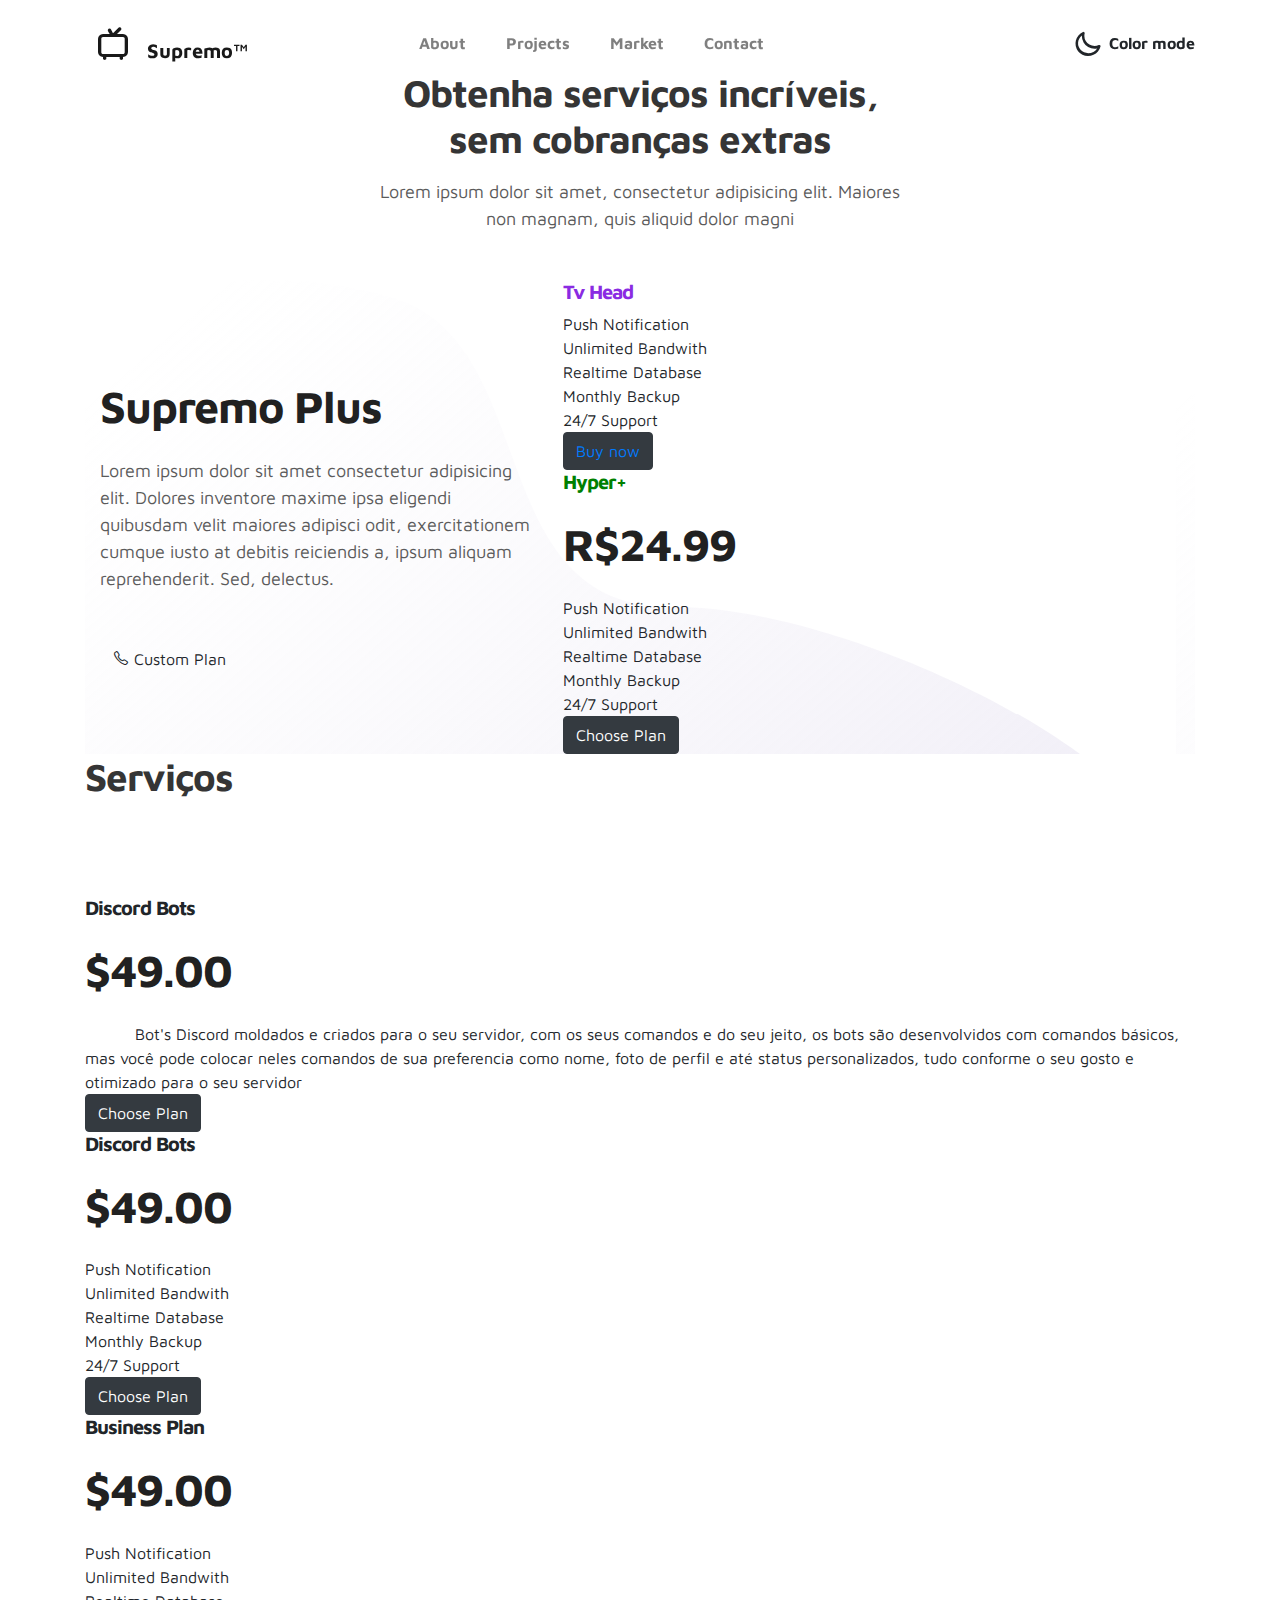
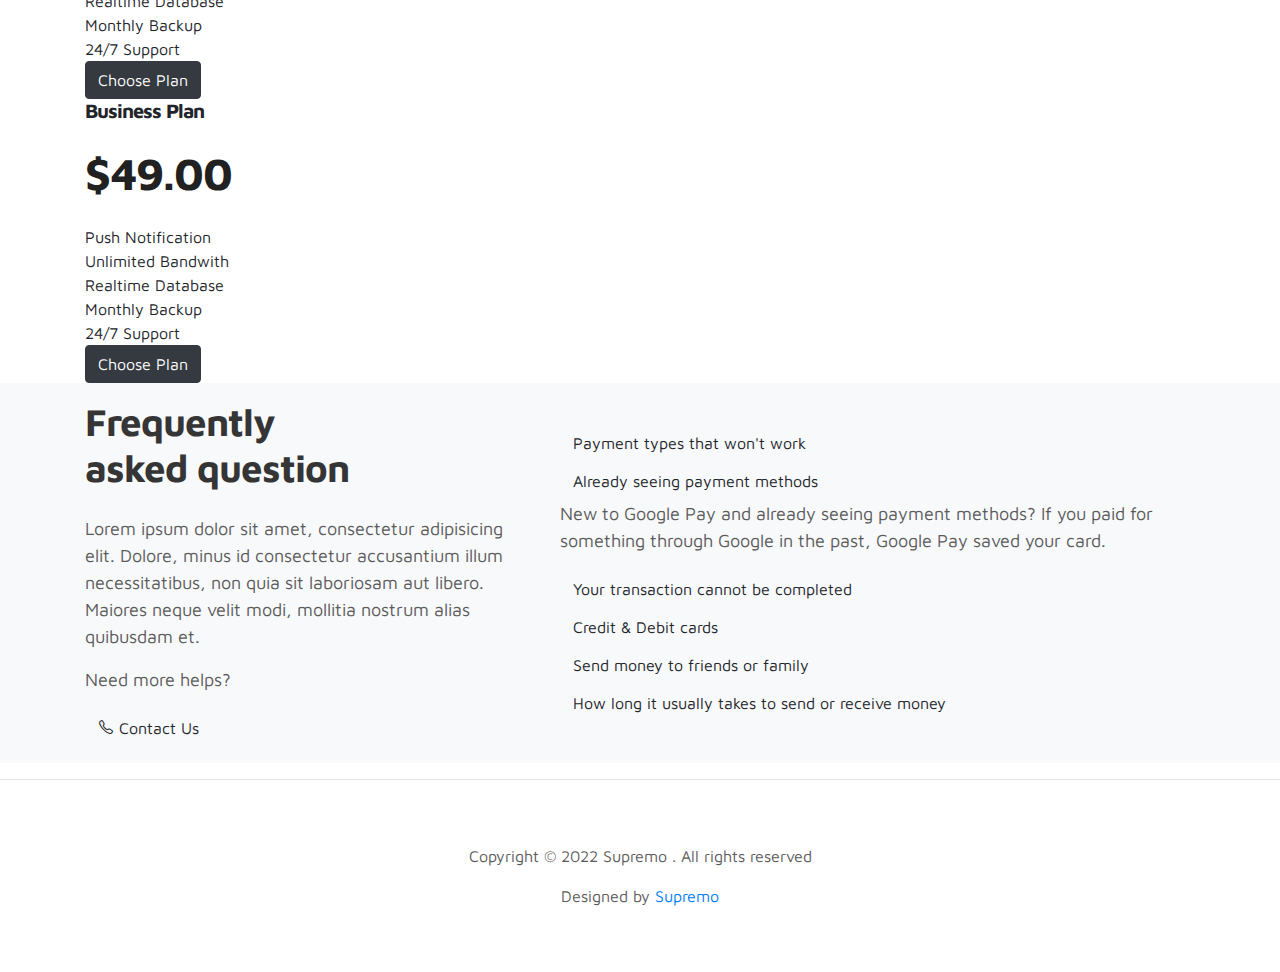
==== commit 10703e0c: "Store Page" ====
--- a/store.html
+++ b/store.html
@@ -13,7 +13,7 @@
     <link rel="stylesheet" href="css/owl.carousel.min.css">
     <link rel="stylesheet" href="css/owl.theme.default.min.css">
     <link rel="stylesheet" href="https://unicons.iconscout.com/release/v4.0.0/css/line.css">
-    
+    <link rel="stylesheet" href="../assets/css/maicons.css">
 
     <!-- MAIN STYLE -->
     <link rel="stylesheet" href="css/tooplate-style.css">
@@ -64,91 +64,261 @@
         </div>
     </nav>
 
-    <!-- Bem Vindo 
-    <section class="about full-screen d-lg-flex justify-content-center align-items-center" id="about">
-        <div class="container">
-            <div class="row">
-                
-              <div class="col-lg-7 col-md-12 col-12 d-flex align-items-center">
-                    <div class="about-text">
-                        <small class="small-text">Seja bem vindo(a) <span class="mobile-block">Supremo Store</span></small>
-                        <h1 class="animated animated-text">
-                            <span class="mr-2">Oque você precisa ?</span>
-                                <div class="animated-info">
-                                    <span class="animated-item">Discord bots</span>
-                                    <span class="animated-item">Web Designer</span>
-                                    <span class="animated-item">illustration</span>
-                                </div>
-                        </h1>
-
-                        <p>Construir um produto de sucesso é um desafio. Mas a Supremo™ vai te ajudar muito com isso</p>
-                        
-                        <div class="custom-btn-group mt-4">
-                          <a href="#contact" class="btn custom-btn custom-btn-bg custom-btn-link">Obtenha um orçamento gratuito</a>
-                        </div>
-                    </div>
+    
+
+    <!-- Welcome Market -->
+    <div class="page-section">
+      <div class="container">
+        <div class="row justify-content-center text-center wow fadeInUp">
+          <div class="col-lg-6">
+            <h2 class="mb-3">Obtenha serviços incríveis, sem cobranças extras</h2>
+            <p class="mb-5">Lorem ipsum dolor sit amet, consectetur adipisicing elit. Maiores non magnam, quis aliquid dolor magni</p>
+          </div>
+        </div>
+
+    <!-- End Market -->    
+
+    <!-- Supremo Plus -->
+
+    <div class="page-section bg-image" style="background-image: url(../assets/img/pattern_2.svg);">
+      <div class="container">
+        <div class="row justify-content-center align-items-center">
+          <div class="col-lg-5 mb-5 mb-lg-0 wow fadeInUp">
+            <h1 class="mb-4">Supremo Plus</h1>
+            <p class="mb-5">Lorem ipsum dolor sit amet consectetur adipisicing elit. Dolores inventore maxime ipsa eligendi quibusdam velit maiores adipisci odit, exercitationem cumque iusto at debitis reiciendis a, ipsum aliquam reprehenderit. Sed, delectus.</p>
+            <a href="#" class="btn btn-gradient btn-split-icon rounded-pill">
+              <span class="icon mai-call-outline"></span> Custom Plan
+            </a>
+          </div>
+          <div class="col-lg-7">
+            <div class="pricing-table">
+              <div class="pricing-item active wow zoomIn">
+                <div class="pricing-header">
+                  <h5 style="color: blueviolet;">Tv Head</h5>
                 </div>
-
-                <div class="col-lg-5 col-md-12 col-12">
-                    <div class="about-image svg">
-                        <img src="images/undraw/NFT.png" class="img-fluid" alt="svg image">
-                    </div>
+                <div class="pricing-body">
+                  <ul class="theme-list">
+                    <li class="list-item">Push Notification</li>
+                    <li class="list-item">Unlimited Bandwith</li>
+                    <li class="list-item">Realtime Database</li>
+                    <li class="list-item">Monthly Backup</li>
+                    <li class="list-item">24/7 Support</li>
+                  </ul>
+                </div> 
+                <button class="btn btn-dark"><a href="https://opensea.io/collection/supremotvhead">Buy now</a></button>
+              </div>
+              <div class="pricing-item wow zoomIn" data-wow-delay="200ms">
+                <div class="pricing-header">
+                  <h5 style="color: green;">Hyper+</h5>
+                  <h1 class="fw-normal">R$24.99</h1>
                 </div>
-              </div>
-
-            </div>
-        </div>
-    </section>-->
-
-    <!-- Projetos -->
-    <section class="project py-5" id="project">
-        <div class="container">
-                
-                <div class="row">
-                  <div class="col-lg-11 text-center mx-auto col-12">
-
-                      <div class="col-lg-8 mx-auto">
-                        <h2>Você esta fazendo a escolha certa!</h2>
-                      </div>
-
-                      <div class="owl-carousel owl-theme">
-                        <div class="item">
-                          <div class="project-info">
-                            <img src="images/project/NFTproject.png" class="img-fluid" alt="project image">
-                          </div>
-                        </div>
-
-                        <div class="item">
-                          <div class="project-info">
-                            <img src="images/project/project-image02.png" class="img-fluid" alt="project image">
-                          </div>
-                        </div>
-
-                        <div class="item">
-                          <div class="project-info">
-                            <img src="images/project/project-image03.png" class="img-fluid" alt="project image">
-                          </div>
-                        </div>
-
-                        <div class="item">
-                          <div class="project-info">
-                            <img src="images/project/project-image04.png" class="img-fluid" alt="project image">
-                          </div>
-                        </div>
-
-                        <div class="item">
-                          <div class="project-info">
-                            <img src="images/project/project-image05.png" class="img-fluid" alt="project image">
-                          </div>
-                        </div>
-                      </div>
-
-                  </div>
+                <div class="pricing-body">
+                  <ul class="theme-list">
+                    <li class="list-item">Push Notification</li>
+                    <li class="list-item">Unlimited Bandwith</li>
+                    <li class="list-item">Realtime Database</li>
+                    <li class="list-item">Monthly Backup</li>
+                    <li class="list-item">24/7 Support</li>
+                  </ul>
                 </div>
-        </div>
-    </section>
-
-    <!-- Serviços -->
+                <button class="btn btn-dark">Choose Plan</button>
+              </div>
+            </div>
+          </div>
+        </div>
+      </div>
+    </div>
+
+    <!-- Preço dos serviços -->
+
+    <h2 class="mb-4">Serviços</h2>
+
+    <br>
+
+        <div class="pricing-table mt-5 wow fadeInUp">
+          <div class="pricing-item active no-transform">
+            <div class="pricing-header">
+              <h5>Discord Bots</h5>
+              <h1 class="fw-normal">$49.00</h1>
+            </div>
+            <div class="pricing-body">
+              <ul class="theme-list">
+                <li class="" style="text-indent:50px;" >Bot's Discord moldados e criados para o seu servidor, com os seus comandos e do seu jeito, os bots são desenvolvidos com comandos básicos, mas você pode colocar neles comandos de sua preferencia como nome, foto de perfil e até status personalizados, tudo conforme o seu gosto e otimizado para o seu servidor</li>
+
+              </ul>
+            </div>
+            <button class="btn btn-dark">Choose Plan</button>
+          </div>
+
+          <div class="pricing-item active no-transform">
+            <div class="pricing-header">
+              <h5>Discord Bots</h5>
+              <h1 class="fw-normal">$49.00</h1>
+            </div>
+            <div class="pricing-body">
+              <ul class="theme-list">
+                <li class="list-item">Push Notification</li>
+                <li class="list-item">Unlimited Bandwith</li>
+                <li class="list-item">Realtime Database</li>
+                <li class="list-item">Monthly Backup</li>
+                <li class="list-item">24/7 Support</li>
+              </ul>
+            </div>
+            <button class="btn btn-dark">Choose Plan</button>
+          </div>
+
+          <div class="pricing-item active no-transform">
+            <div class="pricing-header">
+              <h5>Business Plan</h5>
+              <h1 class="fw-normal">$49.00</h1>
+            </div>
+            <div class="pricing-body">
+              <ul class="theme-list">
+                <li class="list-item">Push Notification</li>
+                <li class="list-item">Unlimited Bandwith</li>
+                <li class="list-item">Realtime Database</li>
+                <li class="list-item">Monthly Backup</li>
+                <li class="list-item">24/7 Support</li>
+              </ul>
+            </div>
+            <button class="btn btn-dark">Choose Plan</button>
+          </div>
+
+          <div class="pricing-item active no-transform">
+            <div class="pricing-header">
+              <h5>Business Plan</h5>
+              <h1 class="fw-normal">$49.00</h1>
+            </div>
+            <div class="pricing-body">
+              <ul class="theme-list">
+                <li class="list-item">Push Notification</li>
+                <li class="list-item">Unlimited Bandwith</li>
+                <li class="list-item">Realtime Database</li>
+                <li class="list-item">Monthly Backup</li>
+                <li class="list-item">24/7 Support</li>
+              </ul>
+            </div>
+            <button class="btn btn-dark">Choose Plan</button>
+          </div>
+
+        </div>
+      </div>
+    </div>
+
+    <!-- End Serviços -->
+
+<!-- FAQ -->
+<div class="page-section bg-light">
+  <div class="container">
+    <div class="row justify-content-center align-items-center">
+      <div class="col-lg-5 py-3 wow fadeInUp">
+        <h2 class="mb-4">Frequently <br> asked question</h2>
+        <p>Lorem ipsum dolor sit amet, consectetur adipisicing elit. Dolore, minus id consectetur accusantium illum necessitatibus, non quia sit laboriosam aut libero. Maiores neque velit modi, mollitia nostrum alias quibusdam et.</p>
+
+        <p class="fg-primary fw-medium">Need more helps?</p>
+        <a href="#" class="btn btn-gradient btn-split-icon rounded-pill">
+          <span class="icon mai-call-outline"></span> Contact Us
+        </a>
+      </div>
+      <div class="col-lg-7 py-3 no-scroll-x">
+        <div class="accordion accordion-gap" id="accordionFAQ">
+          <div class="accordion-item wow fadeInRight">
+            <div class="accordion-trigger" id="headingFour">
+              <button class="btn collapsed" type="button" data-toggle="collapse" data-target="#collapse1" aria-expanded="false" aria-controls="collapse1">Payment types that won't work</button>
+            </div>
+            <div id="collapse1" class="collapse" aria-labelledby="headingFour" data-parent="#accordionFAQ">
+              <div class="accordion-content">
+                <p>You can't add these payment methods to Google Pay:</p>
+                <ul>
+                  <li>Wire transfers</li>
+                  <li>Bank transfers</li>
+                  <li>Western Union</li>
+                  <li>Moneygram</li>
+                  <li>Virtual credit cards (VCC)</li>
+                  <li>Health savings account (HSA)</li>
+                  <li>Any escrow type of payment</li>
+                  <li>Prepaid cards if you use automatic payments</li>
+                </ul>
+              </div>
+            </div>
+          </div>
+          <div class="accordion-item wow fadeInRight">
+            <div class="accordion-trigger" id="headingFive">
+              <button class="btn" type="button" data-toggle="collapse" data-target="#collapse2" aria-expanded="true" aria-controls="collapse2">Already seeing payment methods</button>
+            </div>
+            <div id="collapse2" class="collapse show" aria-labelledby="headingFive" data-parent="#accordionFAQ">
+              <div class="accordion-content">
+                <p>New to Google Pay and already seeing payment methods? If you paid for something through Google in the past, Google Pay saved your card.</p>
+              </div>
+            </div>
+          </div>
+          <div class="accordion-item wow fadeInRight">
+            <div class="accordion-trigger" id="headingSix">
+              <button class="btn collapsed" type="button" data-toggle="collapse" data-target="#collapse3" aria-expanded="false" aria-controls="collapse3">Your transaction cannot be completed</button>
+            </div>
+            <div id="collapse3" class="collapse" aria-labelledby="headingSix" data-parent="#accordionFAQ">
+              <div class="accordion-content">
+                <p>If you see this error message, wait 24 hours and try to add your card again.</p>
+              </div>
+            </div>
+          </div>
+          <div class="accordion-item wow fadeInRight">
+            <div class="accordion-trigger" id="headingSeven">
+              <button class="btn collapsed" type="button" data-toggle="collapse" data-target="#collapse4" aria-expanded="false" aria-controls="collapse4">Credit & Debit cards</button>
+            </div>
+            <div id="collapse4" class="collapse" aria-labelledby="headingSeven" data-parent="#accordionFAQ">
+              <div class="accordion-content">
+                <ul>
+                  <li>American Express</li>
+                  <li>MasterCard</li>
+                  <li>Visa</li>
+                  <li>Discover (U.S. only)</li>
+                  <li>JCB (Japan and U.S. only)</li>
+                  <li>Visa Electron (outside U.S. only)</li>
+                  <li>Elo credit cards (Brazil only; Elo debit cards aren’t accepted)</li>
+                </ul>
+                <p>The types of cards accepted by Google services vary by location and product.</p>
+              </div>
+            </div>
+          </div>
+
+          <div class="accordion-item wow fadeInRight">
+            <div class="accordion-trigger" id="headingEight">
+              <button class="btn collapsed" type="button" data-toggle="collapse" data-target="#collapse5" aria-expanded="false" aria-controls="collapse5">Send money to friends or family</button>
+            </div>
+            <div id="collapse5" class="collapse" aria-labelledby="headingEight" data-parent="#accordionFAQ">
+              <div class="accordion-content">
+                <p>This feature is only available in the US. For the US territories, this is supported only if the debit card was issued under a US-licensed bank. If you'd like to know in advance whether your payment to or from a US territory will go through, please check with your card issuing bank.</p>
+
+                <p>You can use Google Pay to send money to friends and family or to someone using their email address or phone number. Google Pay charges no fees.</p>
+                  
+                <p>If you have a problem sending money, here is a list of likely reasons.</p>
+              </div>
+            </div>
+          </div>
+
+          <div class="accordion-item wow fadeInRight">
+            <div class="accordion-trigger" id="headingNine">
+              <button class="btn collapsed" type="button" data-toggle="collapse" data-target="#collapse6" aria-expanded="false" aria-controls="collapse6">How long it usually takes to send or receive money</button>
+            </div>
+            <div id="collapse6" class="collapse" aria-labelledby="headingNine" data-parent="#accordionFAQ">
+              <div class="accordion-content">
+                <p>For the best Google Pay experience, we recommend using a debit card whenever you send or receive money from friends and family. With a debit card, sending and receiving money is usually the fastest option.</p>
+              </div>
+            </div>
+          </div>
+
+        </div>
+      </div>
+    </div>
+  </div>
+</div>
+
+<!-- End FAQ -->
+
+<hr>
+
+    <!-- Serviços 
     <section class="resume py-5 d-lg-flex justify-content-center align-items-center" id="resume">
         <div class="container">
             <div class="row">
@@ -239,7 +409,7 @@
                 
             </div>
         </div>
-    </section>
+    </section> -->
 
 
     <!-- Copyright -->
--- a/assets/css/maicons.css
+++ b/assets/css/maicons.css
@@ -0,0 +1,2634 @@
+@font-face {
+  font-family: 'maicons';
+  src:  url('../fonts/maicons.eot?c9nlkl');
+  src:  url('../fonts/maicons.eot?c9nlkl#iefix') format('embedded-opentype'),
+    url('../fonts/maicons.ttf?c9nlkl') format('truetype'),
+    url('../fonts/maicons.woff?c9nlkl') format('woff'),
+    url('../fonts/maicons.svg?c9nlkl#maicons') format('svg');
+  font-weight: normal;
+  font-style: normal;
+  font-display: block;
+}
+
+[class^="mai-"], [class*=" mai-"] {
+  /* use !important to prevent issues with browser extensions that change fonts */
+  font-family: 'maicons' !important;
+  speak: none;
+  font-style: normal;
+  font-weight: normal;
+  font-variant: normal;
+  text-transform: none;
+  line-height: 1;
+
+  /* Better Font Rendering =========== */
+  -webkit-font-smoothing: antialiased;
+  -moz-osx-font-smoothing: grayscale;
+}
+
+.mai-add:before {
+  content: "\e900";
+}
+.mai-add-circle:before {
+  content: "\e901";
+}
+.mai-add-circle-outline:before {
+  content: "\e902";
+}
+.mai-airplane:before {
+  content: "\e903";
+}
+.mai-airplane-outline:before {
+  content: "\e904";
+}
+.mai-alarm:before {
+  content: "\e905";
+}
+.mai-alarm-outline:before {
+  content: "\e906";
+}
+.mai-albums:before {
+  content: "\e907";
+}
+.mai-albums-outline:before {
+  content: "\e908";
+}
+.mai-alert:before {
+  content: "\e909";
+}
+.mai-alert-circle:before {
+  content: "\e90a";
+}
+.mai-alert-circle-outline:before {
+  content: "\e90b";
+}
+.mai-analytics:before {
+  content: "\e90c";
+}
+.mai-analytics-outline:before {
+  content: "\e90d";
+}
+.mai-aperture:before {
+  content: "\e90e";
+}
+.mai-aperture-outline:before {
+  content: "\e90f";
+}
+.mai-apps:before {
+  content: "\e910";
+}
+.mai-apps-outline:before {
+  content: "\e911";
+}
+.mai-archive:before {
+  content: "\e912";
+}
+.mai-archive-outline:before {
+  content: "\e913";
+}
+.mai-arrow-back:before {
+  content: "\e914";
+}
+.mai-arrow-back-circle:before {
+  content: "\e915";
+}
+.mai-arrow-back-circle-outline:before {
+  content: "\e916";
+}
+.mai-arrow-down:before {
+  content: "\e917";
+}
+.mai-arrow-down-circle:before {
+  content: "\e918";
+}
+.mai-arrow-down-circle-outline:before {
+  content: "\e919";
+}
+.mai-arrow-forward:before {
+  content: "\e91a";
+}
+.mai-arrow-forward-circle:before {
+  content: "\e91b";
+}
+.mai-arrow-forward-circle-outline:before {
+  content: "\e91c";
+}
+.mai-arrow-redo:before {
+  content: "\e91d";
+}
+.mai-arrow-redo-circle:before {
+  content: "\e91e";
+}
+.mai-arrow-redo-circle-outline:before {
+  content: "\e91f";
+}
+.mai-arrow-redo-outline:before {
+  content: "\e920";
+}
+.mai-arrow-undo:before {
+  content: "\e921";
+}
+.mai-arrow-undo-circle:before {
+  content: "\e922";
+}
+.mai-arrow-undo-circle-outline:before {
+  content: "\e923";
+}
+.mai-arrow-undo-outline:before {
+  content: "\e924";
+}
+.mai-arrow-up:before {
+  content: "\e925";
+}
+.mai-arrow-up-circle:before {
+  content: "\e926";
+}
+.mai-arrow-up-circle-outline:before {
+  content: "\e927";
+}
+.mai-at:before {
+  content: "\e928";
+}
+.mai-at-circle:before {
+  content: "\e929";
+}
+.mai-at-circle-outline:before {
+  content: "\e92a";
+}
+.mai-attach:before {
+  content: "\e92b";
+}
+.mai-attach-outline:before {
+  content: "\e92c";
+}
+.mai-backspace:before {
+  content: "\e92d";
+}
+.mai-backspace-outline:before {
+  content: "\e92e";
+}
+.mai-bandage:before {
+  content: "\e92f";
+}
+.mai-bandage-outline:before {
+  content: "\e930";
+}
+.mai-bar-chart:before {
+  content: "\e932";
+}
+.mai-bar-chart-outline:before {
+  content: "\e933";
+}
+.mai-barbell:before {
+  content: "\e931";
+}
+.mai-barcode:before {
+  content: "\e934";
+}
+.mai-barcode-outline:before {
+  content: "\e935";
+}
+.mai-baseball:before {
+  content: "\e936";
+}
+.mai-baseball-outline:before {
+  content: "\e937";
+}
+.mai-basket:before {
+  content: "\e938";
+}
+.mai-basket-outline:before {
+  content: "\e93b";
+}
+.mai-basketball:before {
+  content: "\e939";
+}
+.mai-basketball-outline:before {
+  content: "\e93a";
+}
+.mai-battery-charging:before {
+  content: "\e93c";
+}
+.mai-battery-dead:before {
+  content: "\e93d";
+}
+.mai-battery-full:before {
+  content: "\e93e";
+}
+.mai-battery-half:before {
+  content: "\e93f";
+}
+.mai-beaker:before {
+  content: "\e940";
+}
+.mai-beaker-outline:before {
+  content: "\e941";
+}
+.mai-bed:before {
+  content: "\e942";
+}
+.mai-bed-outline:before {
+  content: "\e943";
+}
+.mai-beer:before {
+  content: "\e944";
+}
+.mai-beer-outline:before {
+  content: "\e945";
+}
+.mai-bicycle:before {
+  content: "\e946";
+}
+.mai-bluetooth:before {
+  content: "\e947";
+}
+.mai-boat:before {
+  content: "\e948";
+}
+.mai-boat-outline:before {
+  content: "\e949";
+}
+.mai-body:before {
+  content: "\e94a";
+}
+.mai-body-outline:before {
+  content: "\e94b";
+}
+.mai-bonfire:before {
+  content: "\e94c";
+}
+.mai-bonfire-outline:before {
+  content: "\e94d";
+}
+.mai-book:before {
+  content: "\e94e";
+}
+.mai-book-outline:before {
+  content: "\e953";
+}
+.mai-bookmark:before {
+  content: "\e94f";
+}
+.mai-bookmark-outline:before {
+  content: "\e950";
+}
+.mai-bookmarks:before {
+  content: "\e951";
+}
+.mai-bookmarks-outline:before {
+  content: "\e952";
+}
+.mai-briefcase:before {
+  content: "\e954";
+}
+.mai-briefcase-outline:before {
+  content: "\e955";
+}
+.mai-browsers:before {
+  content: "\e956";
+}
+.mai-browsers-outline:before {
+  content: "\e957";
+}
+.mai-brush:before {
+  content: "\e958";
+}
+.mai-brush-outline:before {
+  content: "\e959";
+}
+.mai-bug:before {
+  content: "\e95a";
+}
+.mai-bug-outline:before {
+  content: "\e95b";
+}
+.mai-build:before {
+  content: "\e95c";
+}
+.mai-build-outline:before {
+  content: "\e95d";
+}
+.mai-bulb:before {
+  content: "\e95e";
+}
+.mai-bulb-outline:before {
+  content: "\e95f";
+}
+.mai-bus:before {
+  content: "\e960";
+}
+.mai-bus-outline:before {
+  content: "\e963";
+}
+.mai-business:before {
+  content: "\e961";
+}
+.mai-business-outline:before {
+  content: "\e962";
+}
+.mai-cafe:before {
+  content: "\e964";
+}
+.mai-cafe-outline:before {
+  content: "\e965";
+}
+.mai-calculator:before {
+  content: "\e966";
+}
+.mai-calculator-outline:before {
+  content: "\e967";
+}
+.mai-calendar:before {
+  content: "\e968";
+}
+.mai-calendar-outline:before {
+  content: "\e969";
+}
+.mai-call:before {
+  content: "\e96a";
+}
+.mai-call-outline:before {
+  content: "\e96b";
+}
+.mai-camera:before {
+  content: "\e96c";
+}
+.mai-camera-outline:before {
+  content: "\e96d";
+}
+.mai-camera-reverse:before {
+  content: "\e96e";
+}
+.mai-camera-reverse-outline:before {
+  content: "\e96f";
+}
+.mai-car:before {
+  content: "\e970";
+}
+.mai-car-outline:before {
+  content: "\e97f";
+}
+.mai-car-sport:before {
+  content: "\e980";
+}
+.mai-car-sport-outline:before {
+  content: "\e981";
+}
+.mai-card:before {
+  content: "\e971";
+}
+.mai-card-outline:before {
+  content: "\e972";
+}
+.mai-caret-back:before {
+  content: "\e973";
+}
+.mai-caret-back-circle:before {
+  content: "\e974";
+}
+.mai-caret-back-circle-outline:before {
+  content: "\e975";
+}
+.mai-caret-down:before {
+  content: "\e976";
+}
+.mai-caret-down-circle:before {
+  content: "\e977";
+}
+.mai-caret-down-circle-outline:before {
+  content: "\e978";
+}
+.mai-caret-forward:before {
+  content: "\e979";
+}
+.mai-caret-forward-circle:before {
+  content: "\e97a";
+}
+.mai-caret-forward-circle-outline:before {
+  content: "\e97b";
+}
+.mai-caret-up:before {
+  content: "\e97c";
+}
+.mai-caret-up-circle:before {
+  content: "\e97d";
+}
+.mai-caret-up-circle-outline:before {
+  content: "\e97e";
+}
+.mai-cart:before {
+  content: "\e982";
+}
+.mai-cart-outline:before {
+  content: "\e983";
+}
+.mai-cash:before {
+  content: "\e984";
+}
+.mai-cash-outline:before {
+  content: "\e985";
+}
+.mai-chatbox:before {
+  content: "\e986";
+}
+.mai-chatbox-ellipses:before {
+  content: "\e987";
+}
+.mai-chatbox-ellipses-outline:before {
+  content: "\e988";
+}
+.mai-chatbox-outline:before {
+  content: "\e989";
+}
+.mai-chatbubble:before {
+  content: "\e98a";
+}
+.mai-chatbubble-ellipses:before {
+  content: "\e98b";
+}
+.mai-chatbubble-ellipses-outline:before {
+  content: "\e98c";
+}
+.mai-chatbubble-outline:before {
+  content: "\e98d";
+}
+.mai-chatbubbles:before {
+  content: "\e98e";
+}
+.mai-chatbubbles-outline:before {
+  content: "\e98f";
+}
+.mai-checkbox:before {
+  content: "\e990";
+}
+.mai-checkbox-outline:before {
+  content: "\e991";
+}
+.mai-checkmark:before {
+  content: "\e992";
+}
+.mai-checkmark-circle:before {
+  content: "\e993";
+}
+.mai-checkmark-circle-outline:before {
+  content: "\e994";
+}
+.mai-checkmark-done:before {
+  content: "\e995";
+}
+.mai-checkmark-done-circle:before {
+  content: "\e996";
+}
+.mai-checkmark-done-circle-outline:before {
+  content: "\e997";
+}
+.mai-chevron-back:before {
+  content: "\e998";
+}
+.mai-chevron-back-circle:before {
+  content: "\e999";
+}
+.mai-chevron-back-circle-outline:before {
+  content: "\e99a";
+}
+.mai-chevron-down:before {
+  content: "\e99b";
+}
+.mai-chevron-down-circle:before {
+  content: "\e99c";
+}
+.mai-chevron-down-circle-outline:before {
+  content: "\e99d";
+}
+.mai-chevron-forward:before {
+  content: "\e99e";
+}
+.mai-chevron-forward-circle:before {
+  content: "\e99f";
+}
+.mai-chevron-forward-circle-outline:before {
+  content: "\e9a0";
+}
+.mai-chevron-up:before {
+  content: "\e9a1";
+}
+.mai-chevron-up-circle:before {
+  content: "\e9a2";
+}
+.mai-chevron-up-circle-outline:before {
+  content: "\e9a3";
+}
+.mai-clipboard:before {
+  content: "\e9a4";
+}
+.mai-clipboard-outline:before {
+  content: "\e9a5";
+}
+.mai-close:before {
+  content: "\e9a6";
+}
+.mai-close-circle:before {
+  content: "\e9a7";
+}
+.mai-close-circle-outline:before {
+  content: "\e9a8";
+}
+.mai-cloud:before {
+  content: "\e9a9";
+}
+.mai-cloud-circle:before {
+  content: "\e9aa";
+}
+.mai-cloud-circle-outline:before {
+  content: "\e9ab";
+}
+.mai-cloud-done:before {
+  content: "\e9ac";
+}
+.mai-cloud-done-outline:before {
+  content: "\e9ad";
+}
+.mai-cloud-download:before {
+  content: "\e9ae";
+}
+.mai-cloud-download-outline:before {
+  content: "\e9af";
+}
+.mai-cloud-offline:before {
+  content: "\e9b0";
+}
+.mai-cloud-offline-outline:before {
+  content: "\e9b1";
+}
+.mai-cloud-outline:before {
+  content: "\e9b2";
+}
+.mai-cloud-upload:before {
+  content: "\e9b3";
+}
+.mai-cloud-upload-outline:before {
+  content: "\e9b4";
+}
+.mai-cloudy:before {
+  content: "\e9b5";
+}
+.mai-cloudy-night:before {
+  content: "\e9b6";
+}
+.mai-cloudy-night-outline:before {
+  content: "\e9b7";
+}
+.mai-cloudy-outline:before {
+  content: "\e9b8";
+}
+.mai-code:before {
+  content: "\e9b9";
+}
+.mai-code-download:before {
+  content: "\e9ba";
+}
+.mai-code-slash:before {
+  content: "\e9bb";
+}
+.mai-code-working:before {
+  content: "\e9bc";
+}
+.mai-cog:before {
+  content: "\e9bd";
+}
+.mai-color-fill:before {
+  content: "\e9be";
+}
+.mai-color-fill-outline:before {
+  content: "\e9bf";
+}
+.mai-color-filter:before {
+  content: "\e9c0";
+}
+.mai-color-filter-outline:before {
+  content: "\e9c1";
+}
+.mai-color-palette:before {
+  content: "\e9c2";
+}
+.mai-color-palette-outline:before {
+  content: "\e9c3";
+}
+.mai-color-wand:before {
+  content: "\e9c4";
+}
+.mai-color-wand-outline:before {
+  content: "\e9c5";
+}
+.mai-compass:before {
+  content: "\e9c6";
+}
+.mai-compass-outline:before {
+  content: "\e9c7";
+}
+.mai-construct:before {
+  content: "\e9c8";
+}
+.mai-construct-outline:before {
+  content: "\e9c9";
+}
+.mai-contract:before {
+  content: "\e9ca";
+}
+.mai-contrast:before {
+  content: "\e9cb";
+}
+.mai-copy:before {
+  content: "\e9cc";
+}
+.mai-copy-outline:before {
+  content: "\e9cd";
+}
+.mai-create:before {
+  content: "\e9ce";
+}
+.mai-create-outline:before {
+  content: "\e9cf";
+}
+.mai-crop:before {
+  content: "\e9d0";
+}
+.mai-cube:before {
+  content: "\e9d1";
+}
+.mai-cube-outline:before {
+  content: "\e9d2";
+}
+.mai-cut:before {
+  content: "\e9d3";
+}
+.mai-desktop:before {
+  content: "\e9d4";
+}
+.mai-desktop-outline:before {
+  content: "\e9d5";
+}
+.mai-disc:before {
+  content: "\e9d6";
+}
+.mai-disc-outline:before {
+  content: "\e9d7";
+}
+.mai-document:before {
+  content: "\e9d8";
+}
+.mai-document-outline:before {
+  content: "\e9d9";
+}
+.mai-document-text:before {
+  content: "\e9dc";
+}
+.mai-document-text-outline:before {
+  content: "\e9dd";
+}
+.mai-documents:before {
+  content: "\e9da";
+}
+.mai-documents-outline:before {
+  content: "\e9db";
+}
+.mai-download:before {
+  content: "\e9de";
+}
+.mai-download-outline:before {
+  content: "\e9df";
+}
+.mai-duplicate:before {
+  content: "\e9e0";
+}
+.mai-duplicate-outline:before {
+  content: "\e9e1";
+}
+.mai-ear:before {
+  content: "\e9e2";
+}
+.mai-ear-outline:before {
+  content: "\e9e3";
+}
+.mai-earth:before {
+  content: "\e9e4";
+}
+.mai-earth-outline:before {
+  content: "\e9e5";
+}
+.mai-easel:before {
+  content: "\e9e6";
+}
+.mai-easel-outline:before {
+  content: "\e9e7";
+}
+.mai-egg:before {
+  content: "\e9e8";
+}
+.mai-egg-outline:before {
+  content: "\e9e9";
+}
+.mai-ellipse:before {
+  content: "\e9ea";
+}
+.mai-ellipse-outline:before {
+  content: "\e9eb";
+}
+.mai-ellipsis-horizontal:before {
+  content: "\e9ec";
+}
+.mai-ellipsis-horizontal-circle:before {
+  content: "\e9ed";
+}
+.mai-ellipsis-vertical:before {
+  content: "\e9ee";
+}
+.mai-ellipsis-vertical-circle:before {
+  content: "\e9ef";
+}
+.mai-enter:before {
+  content: "\e9f0";
+}
+.mai-enter-outline:before {
+  content: "\e9f1";
+}
+.mai-exit:before {
+  content: "\e9f2";
+}
+.mai-exit-outline:before {
+  content: "\e9f3";
+}
+.mai-expand:before {
+  content: "\e9f4";
+}
+.mai-eye:before {
+  content: "\e9f5";
+}
+.mai-eye-off:before {
+  content: "\e9f8";
+}
+.mai-eye-off-outline:before {
+  content: "\e9f9";
+}
+.mai-eye-outline:before {
+  content: "\e9fa";
+}
+.mai-eyedrop:before {
+  content: "\e9f6";
+}
+.mai-eyedrop-outline:before {
+  content: "\e9f7";
+}
+.mai-fast-food:before {
+  content: "\e9fb";
+}
+.mai-fast-food-outline:before {
+  content: "\e9fc";
+}
+.mai-female:before {
+  content: "\e9fd";
+}
+.mai-file-tray:before {
+  content: "\e9fe";
+}
+.mai-file-tray-full:before {
+  content: "\e9ff";
+}
+.mai-file-tray-full-outline:before {
+  content: "\ea00";
+}
+.mai-file-tray-outline:before {
+  content: "\ea01";
+}
+.mai-film:before {
+  content: "\ea02";
+}
+.mai-film-outline:before {
+  content: "\ea03";
+}
+.mai-filter:before {
+  content: "\ea04";
+}
+.mai-finger-print:before {
+  content: "\ea05";
+}
+.mai-fitness:before {
+  content: "\ea06";
+}
+.mai-fitness-outline:before {
+  content: "\ea07";
+}
+.mai-flag:before {
+  content: "\ea08";
+}
+.mai-flag-outline:before {
+  content: "\ea09";
+}
+.mai-flame:before {
+  content: "\ea0a";
+}
+.mai-flame-outline:before {
+  content: "\ea0b";
+}
+.mai-flash:before {
+  content: "\ea0c";
+}
+.mai-flash-off:before {
+  content: "\ea0f";
+}
+.mai-flash-off-outline:before {
+  content: "\ea10";
+}
+.mai-flash-outline:before {
+  content: "\ea11";
+}
+.mai-flashlight:before {
+  content: "\ea0d";
+}
+.mai-flashlight-outline:before {
+  content: "\ea0e";
+}
+.mai-flask:before {
+  content: "\ea12";
+}
+.mai-flask-outline:before {
+  content: "\ea13";
+}
+.mai-flower:before {
+  content: "\ea14";
+}
+.mai-flower-outline:before {
+  content: "\ea15";
+}
+.mai-folder:before {
+  content: "\ea16";
+}
+.mai-folder-open:before {
+  content: "\ea17";
+}
+.mai-folder-open-outline:before {
+  content: "\ea18";
+}
+.mai-folder-outline:before {
+  content: "\ea19";
+}
+.mai-football:before {
+  content: "\ea1a";
+}
+.mai-football-outline:before {
+  content: "\ea1b";
+}
+.mai-funnel:before {
+  content: "\ea1c";
+}
+.mai-funnel-outline:before {
+  content: "\ea1d";
+}
+.mai-game-controller:before {
+  content: "\ea1e";
+}
+.mai-game-controller-outline:before {
+  content: "\ea1f";
+}
+.mai-gift:before {
+  content: "\ea20";
+}
+.mai-gift-outline:before {
+  content: "\ea21";
+}
+.mai-git-branch:before {
+  content: "\ea22";
+}
+.mai-git-commit:before {
+  content: "\ea23";
+}
+.mai-git-compare:before {
+  content: "\ea24";
+}
+.mai-git-merge:before {
+  content: "\ea25";
+}
+.mai-git-network:before {
+  content: "\ea26";
+}
+.mai-git-pull-request:before {
+  content: "\ea27";
+}
+.mai-glasses:before {
+  content: "\ea28";
+}
+.mai-glasses-outline:before {
+  content: "\ea29";
+}
+.mai-globe:before {
+  content: "\ea2a";
+}
+.mai-globe-outline:before {
+  content: "\ea2b";
+}
+.mai-golf:before {
+  content: "\ea2c";
+}
+.mai-golf-outline:before {
+  content: "\ea2d";
+}
+.mai-grid:before {
+  content: "\ea2e";
+}
+.mai-grid-outline:before {
+  content: "\ea2f";
+}
+.mai-hammer:before {
+  content: "\ea30";
+}
+.mai-hammer-outline:before {
+  content: "\ea31";
+}
+.mai-hand-left:before {
+  content: "\ea32";
+}
+.mai-hand-left-outline:before {
+  content: "\ea33";
+}
+.mai-hand-right:before {
+  content: "\ea34";
+}
+.mai-hand-right-outline:before {
+  content: "\ea35";
+}
+.mai-happy:before {
+  content: "\ea36";
+}
+.mai-happy-outline:before {
+  content: "\ea37";
+}
+.mai-hardware-chip:before {
+  content: "\ea38";
+}
+.mai-hardware-chip-outline:before {
+  content: "\ea39";
+}
+.mai-headset:before {
+  content: "\ea3a";
+}
+.mai-headset-outline:before {
+  content: "\ea3b";
+}
+.mai-heart:before {
+  content: "\ea3c";
+}
+.mai-heart-circle:before {
+  content: "\ea3d";
+}
+.mai-heart-circle-outline:before {
+  content: "\ea3e";
+}
+.mai-heart-dislike:before {
+  content: "\ea3f";
+}
+.mai-heart-dislike-circle:before {
+  content: "\ea40";
+}
+.mai-heart-dislike-circle-outline:before {
+  content: "\ea41";
+}
+.mai-heart-dislike-outline:before {
+  content: "\ea42";
+}
+.mai-heart-half:before {
+  content: "\ea43";
+}
+.mai-heart-half-outline:before {
+  content: "\ea44";
+}
+.mai-heart-outline:before {
+  content: "\ea45";
+}
+.mai-help:before {
+  content: "\ea46";
+}
+.mai-help-buoy:before {
+  content: "\ea47";
+}
+.mai-help-buoy-outline:before {
+  content: "\ea48";
+}
+.mai-help-circle:before {
+  content: "\ea49";
+}
+.mai-help-circle-outline:before {
+  content: "\ea4a";
+}
+.mai-home:before {
+  content: "\ea4b";
+}
+.mai-home-outline:before {
+  content: "\ea4c";
+}
+.mai-hourglass:before {
+  content: "\ea4d";
+}
+.mai-hourglass-outline:before {
+  content: "\ea4e";
+}
+.mai-ice-cream:before {
+  content: "\ea4f";
+}
+.mai-ice-cream-outline:before {
+  content: "\ea50";
+}
+.mai-image:before {
+  content: "\ea51";
+}
+.mai-image-outline:before {
+  content: "\ea52";
+}
+.mai-images:before {
+  content: "\ea53";
+}
+.mai-images-outline:before {
+  content: "\ea54";
+}
+.mai-infinite:before {
+  content: "\ea55";
+}
+.mai-information:before {
+  content: "\ea56";
+}
+.mai-information-circle:before {
+  content: "\ea57";
+}
+.mai-information-circle-outline:before {
+  content: "\ea58";
+}
+.mai-journal:before {
+  content: "\ea59";
+}
+.mai-journal-outline:before {
+  content: "\ea5a";
+}
+.mai-key:before {
+  content: "\ea5b";
+}
+.mai-key-outline:before {
+  content: "\ea5c";
+}
+.mai-keypad:before {
+  content: "\ea5d";
+}
+.mai-keypad-outline:before {
+  content: "\ea5e";
+}
+.mai-language:before {
+  content: "\ea5f";
+}
+.mai-laptop:before {
+  content: "\ea60";
+}
+.mai-laptop-outline:before {
+  content: "\ea61";
+}
+.mai-layers:before {
+  content: "\ea62";
+}
+.mai-layers-outline:before {
+  content: "\ea63";
+}
+.mai-leaf:before {
+  content: "\ea64";
+}
+.mai-leaf-outline:before {
+  content: "\ea65";
+}
+.mai-library:before {
+  content: "\ea66";
+}
+.mai-library-outline:before {
+  content: "\ea67";
+}
+.mai-link:before {
+  content: "\ea68";
+}
+.mai-list:before {
+  content: "\ea69";
+}
+.mai-list-circle:before {
+  content: "\ea6a";
+}
+.mai-list-circle-outline:before {
+  content: "\ea6b";
+}
+.mai-locate:before {
+  content: "\ea6c";
+}
+.mai-location:before {
+  content: "\ea6d";
+}
+.mai-location-outline:before {
+  content: "\ea6e";
+}
+.mai-lock-closed:before {
+  content: "\ea6f";
+}
+.mai-lock-closed-outline:before {
+  content: "\ea70";
+}
+.mai-lock-open:before {
+  content: "\ea71";
+}
+.mai-lock-open-outline:before {
+  content: "\ea72";
+}
+.mai-log-in:before {
+  content: "\ea73";
+}
+.mai-log-in-outline:before {
+  content: "\ea74";
+}
+.mai-log-out:before {
+  content: "\ea75";
+}
+.mai-log-out-outline:before {
+  content: "\ea76";
+}
+.mai-logo-500px:before {
+  content: "\ea8e";
+}
+.mai-logo-accessible-icon:before {
+  content: "\eaef";
+}
+.mai-logo-accusoft:before {
+  content: "\eba2";
+}
+.mai-logo-algolia:before {
+  content: "\eba3";
+}
+.mai-logo-alipay:before {
+  content: "\eba4";
+}
+.mai-logo-amazon:before {
+  content: "\eba5";
+}
+.mai-logo-amplify:before {
+  content: "\eba6";
+}
+.mai-logo-android:before {
+  content: "\eba7";
+}
+.mai-logo-angular:before {
+  content: "\eba8";
+}
+.mai-logo-apple:before {
+  content: "\eba9";
+}
+.mai-logo-apple-appstore:before {
+  content: "\ebaa";
+}
+.mai-logo-aws:before {
+  content: "\ebab";
+}
+.mai-logo-behance:before {
+  content: "\ebac";
+}
+.mai-logo-bitbucket:before {
+  content: "\ebad";
+}
+.mai-logo-bitcoin:before {
+  content: "\ebae";
+}
+.mai-logo-blackberry:before {
+  content: "\ebaf";
+}
+.mai-logo-blogger:before {
+  content: "\ebb0";
+}
+.mai-logo-buffer:before {
+  content: "\ebb1";
+}
+.mai-logo-buysellads:before {
+  content: "\ebb2";
+}
+.mai-logo-capacitor:before {
+  content: "\ebb3";
+}
+.mai-logo-cc-amazon-pay:before {
+  content: "\ebb4";
+}
+.mai-logo-cc-amex:before {
+  content: "\ebb5";
+}
+.mai-logo-cc-apple-pay:before {
+  content: "\ebb6";
+}
+.mai-logo-cc-diners-club:before {
+  content: "\ebb7";
+}
+.mai-logo-cc-discover:before {
+  content: "\ebb8";
+}
+.mai-logo-cc-jcb:before {
+  content: "\ebb9";
+}
+.mai-logo-cc-mastercard:before {
+  content: "\ebba";
+}
+.mai-logo-cc-paypal:before {
+  content: "\ebbb";
+}
+.mai-logo-cc-stripe:before {
+  content: "\ebbc";
+}
+.mai-logo-cc-visa:before {
+  content: "\ebbd";
+}
+.mai-logo-chrome:before {
+  content: "\ebbe";
+}
+.mai-logo-closed-captioning:before {
+  content: "\ebbf";
+}
+.mai-logo-codepen:before {
+  content: "\ebc0";
+}
+.mai-logo-cpanel:before {
+  content: "\ebc1";
+}
+.mai-logo-creative-commons:before {
+  content: "\ebc2";
+}
+.mai-logo-css3:before {
+  content: "\ebc3";
+}
+.mai-logo-cuttlefish:before {
+  content: "\ebc4";
+}
+.mai-logo-d-and-d:before {
+  content: "\ebc5";
+}
+.mai-logo-dashcube:before {
+  content: "\ebc6";
+}
+.mai-logo-designernews:before {
+  content: "\ebc7";
+}
+.mai-logo-deviantart:before {
+  content: "\ebc8";
+}
+.mai-logo-digg:before {
+  content: "\ebc9";
+}
+.mai-logo-digital-ocean:before {
+  content: "\ebca";
+}
+.mai-logo-discord:before {
+  content: "\ebcb";
+}
+.mai-logo-discourse:before {
+  content: "\ebcc";
+}
+.mai-logo-dochub:before {
+  content: "\ebcd";
+}
+.mai-logo-docker:before {
+  content: "\ebce";
+}
+.mai-logo-dribbble:before {
+  content: "\ebcf";
+}
+.mai-logo-dropbox:before {
+  content: "\ebd0";
+}
+.mai-logo-drupal:before {
+  content: "\ebd1";
+}
+.mai-logo-dyalog:before {
+  content: "\ebd2";
+}
+.mai-logo-earlybirds:before {
+  content: "\ebd3";
+}
+.mai-logo-ebay:before {
+  content: "\ebd4";
+}
+.mai-logo-edge:before {
+  content: "\ebd5";
+}
+.mai-logo-electron:before {
+  content: "\ebd6";
+}
+.mai-logo-elementor:before {
+  content: "\ebd7";
+}
+.mai-logo-ello:before {
+  content: "\ebd8";
+}
+.mai-logo-ember:before {
+  content: "\ebd9";
+}
+.mai-logo-empire:before {
+  content: "\ebda";
+}
+.mai-logo-envira:before {
+  content: "\ebdb";
+}
+.mai-logo-erlang:before {
+  content: "\ebdc";
+}
+.mai-logo-etsy:before {
+  content: "\ebdd";
+}
+.mai-logo-euro:before {
+  content: "\ebde";
+}
+.mai-logo-expeditedssl:before {
+  content: "\ebdf";
+}
+.mai-logo-facebook:before {
+  content: "\ebe0";
+}
+.mai-logo-facebook-f:before {
+  content: "\ebe1";
+}
+.mai-logo-facebook-messenger:before {
+  content: "\ebe2";
+}
+.mai-logo-firebase:before {
+  content: "\ebe3";
+}
+.mai-logo-firefox:before {
+  content: "\ebe4";
+}
+.mai-logo-flickr:before {
+  content: "\ebe5";
+}
+.mai-logo-flipboard:before {
+  content: "\ebe6";
+}
+.mai-logo-fly:before {
+  content: "\ebe7";
+}
+.mai-logo-foursquare:before {
+  content: "\ebe8";
+}
+.mai-logo-freebsd:before {
+  content: "\ebe9";
+}
+.mai-logo-gg:before {
+  content: "\ebea";
+}
+.mai-logo-git:before {
+  content: "\ebeb";
+}
+.mai-logo-github:before {
+  content: "\ebec";
+}
+.mai-logo-github-alt:before {
+  content: "\ebed";
+}
+.mai-logo-gitlab:before {
+  content: "\ebee";
+}
+.mai-logo-gitter:before {
+  content: "\ebef";
+}
+.mai-logo-glide:before {
+  content: "\ebf0";
+}
+.mai-logo-glide-g:before {
+  content: "\ebf1";
+}
+.mai-logo-google:before {
+  content: "\ebf2";
+}
+.mai-logo-google-drive:before {
+  content: "\ebf3";
+}
+.mai-logo-google-play:before {
+  content: "\ebf4";
+}
+.mai-logo-google-playstore:before {
+  content: "\ebf5";
+}
+.mai-logo-google-plus:before {
+  content: "\ebf6";
+}
+.mai-logo-google-plus-g:before {
+  content: "\ebf7";
+}
+.mai-logo-google-wallet:before {
+  content: "\ebf8";
+}
+.mai-logo-grunt:before {
+  content: "\ebf9";
+}
+.mai-logo-gulp:before {
+  content: "\ebfa";
+}
+.mai-logo-hackernews:before {
+  content: "\ebfb";
+}
+.mai-logo-hotjar:before {
+  content: "\ebfc";
+}
+.mai-logo-html5:before {
+  content: "\ebfd";
+}
+.mai-logo-hubspot:before {
+  content: "\ebfe";
+}
+.mai-logo-imdb:before {
+  content: "\ebff";
+}
+.mai-logo-instagram:before {
+  content: "\ec00";
+}
+.mai-logo-internet-explorer:before {
+  content: "\ec01";
+}
+.mai-logo-ionic:before {
+  content: "\ec02";
+}
+.mai-logo-ionitron:before {
+  content: "\ec03";
+}
+.mai-logo-itunes:before {
+  content: "\ec04";
+}
+.mai-logo-java:before {
+  content: "\ec05";
+}
+.mai-logo-javascript:before {
+  content: "\ec06";
+}
+.mai-logo-joomla:before {
+  content: "\ec07";
+}
+.mai-logo-jsfiddle:before {
+  content: "\ec08";
+}
+.mai-logo-keycdn:before {
+  content: "\ec09";
+}
+.mai-logo-laravel:before {
+  content: "\ec0a";
+}
+.mai-logo-lastfm:before {
+  content: "\ec0b";
+}
+.mai-logo-leanpub:before {
+  content: "\ec0c";
+}
+.mai-logo-less:before {
+  content: "\ec0d";
+}
+.mai-logo-line:before {
+  content: "\ec0e";
+}
+.mai-logo-linkedin:before {
+  content: "\ec0f";
+}
+.mai-logo-linux:before {
+  content: "\ec10";
+}
+.mai-logo-magento:before {
+  content: "\ec11";
+}
+.mai-logo-mailchimp:before {
+  content: "\ec12";
+}
+.mai-logo-markdown:before {
+  content: "\ec13";
+}
+.mai-logo-maxcdn:before {
+  content: "\ec14";
+}
+.mai-logo-medium:before {
+  content: "\ec15";
+}
+.mai-logo-medium-m:before {
+  content: "\ec16";
+}
+.mai-logo-meetup:before {
+  content: "\ec17";
+}
+.mai-logo-microsoft:before {
+  content: "\ec18";
+}
+.mai-logo-mix:before {
+  content: "\ec19";
+}
+.mai-logo-mixcloud:before {
+  content: "\ec1a";
+}
+.mai-logo-nodejs:before {
+  content: "\ec1b";
+}
+.mai-logo-npm:before {
+  content: "\ec1c";
+}
+.mai-logo-octocat:before {
+  content: "\ec1d";
+}
+.mai-logo-opencart:before {
+  content: "\ec1e";
+}
+.mai-logo-openid:before {
+  content: "\ec1f";
+}
+.mai-logo-opera:before {
+  content: "\ec20";
+}
+.mai-logo-patreon:before {
+  content: "\ec21";
+}
+.mai-logo-paypal:before {
+  content: "\ec22";
+}
+.mai-logo-php:before {
+  content: "\ec23";
+}
+.mai-logo-pinterest:before {
+  content: "\ec24";
+}
+.mai-logo-pinterest-p:before {
+  content: "\ec25";
+}
+.mai-logo-playstation:before {
+  content: "\ec26";
+}
+.mai-logo-product-hunt:before {
+  content: "\ec27";
+}
+.mai-logo-pwa:before {
+  content: "\ec28";
+}
+.mai-logo-python:before {
+  content: "\ec29";
+}
+.mai-logo-qq:before {
+  content: "\ec2a";
+}
+.mai-logo-quora:before {
+  content: "\ec2b";
+}
+.mai-logo-react:before {
+  content: "\ec2c";
+}
+.mai-logo-readme:before {
+  content: "\ec2d";
+}
+.mai-logo-reddit:before {
+  content: "\ec2e";
+}
+.mai-logo-researchgate:before {
+  content: "\ec2f";
+}
+.mai-logo-rocketchat:before {
+  content: "\ec30";
+}
+.mai-logo-rss:before {
+  content: "\ec31";
+}
+.mai-logo-safari:before {
+  content: "\ec32";
+}
+.mai-logo-sass:before {
+  content: "\ec33";
+}
+.mai-logo-scribd:before {
+  content: "\ec34";
+}
+.mai-logo-searchengin:before {
+  content: "\ec35";
+}
+.mai-logo-sellcast:before {
+  content: "\ec36";
+}
+.mai-logo-sellsy:before {
+  content: "\ec37";
+}
+.mai-logo-skype:before {
+  content: "\ec38";
+}
+.mai-logo-slack:before {
+  content: "\ec39";
+}
+.mai-logo-slideshare:before {
+  content: "\ec3a";
+}
+.mai-logo-snapchat:before {
+  content: "\ec3b";
+}
+.mai-logo-soundcloud:before {
+  content: "\ec3c";
+}
+.mai-logo-spotify:before {
+  content: "\ec3d";
+}
+.mai-logo-squarespace:before {
+  content: "\ec3e";
+}
+.mai-logo-stack-exchange:before {
+  content: "\ec3f";
+}
+.mai-logo-stackoverflow:before {
+  content: "\ec40";
+}
+.mai-logo-staylinked:before {
+  content: "\ec41";
+}
+.mai-logo-steam:before {
+  content: "\ec42";
+}
+.mai-logo-stencil:before {
+  content: "\ec43";
+}
+.mai-logo-stripe:before {
+  content: "\ec44";
+}
+.mai-logo-stripe-s:before {
+  content: "\ec45";
+}
+.mai-logo-teamspeak:before {
+  content: "\ec46";
+}
+.mai-logo-telegram:before {
+  content: "\ec47";
+}
+.mai-logo-trello:before {
+  content: "\ec48";
+}
+.mai-logo-tripadvisor:before {
+  content: "\ec49";
+}
+.mai-logo-tumblr:before {
+  content: "\ec4a";
+}
+.mai-logo-tux:before {
+  content: "\ec4b";
+}
+.mai-logo-twitch:before {
+  content: "\ec4c";
+}
+.mai-logo-twitter:before {
+  content: "\ec4d";
+}
+.mai-logo-uber:before {
+  content: "\ec4e";
+}
+.mai-logo-uikit:before {
+  content: "\ec4f";
+}
+.mai-logo-usd:before {
+  content: "\ec50";
+}
+.mai-logo-viacoin:before {
+  content: "\ec51";
+}
+.mai-logo-viadeo:before {
+  content: "\ec52";
+}
+.mai-logo-viber:before {
+  content: "\ec53";
+}
+.mai-logo-vimeo:before {
+  content: "\ec54";
+}
+.mai-logo-vk:before {
+  content: "\ec55";
+}
+.mai-logo-vue:before {
+  content: "\ec56";
+}
+.mai-logo-web-component:before {
+  content: "\ec57";
+}
+.mai-logo-weebly:before {
+  content: "\ec58";
+}
+.mai-logo-weibo:before {
+  content: "\ec59";
+}
+.mai-logo-whatsapp:before {
+  content: "\ec5a";
+}
+.mai-logo-whmcs:before {
+  content: "\ec5b";
+}
+.mai-logo-wikipedia-w:before {
+  content: "\ec5c";
+}
+.mai-logo-windows:before {
+  content: "\ec5d";
+}
+.mai-logo-wix:before {
+  content: "\ec5e";
+}
+.mai-logo-wordpress:before {
+  content: "\ec5f";
+}
+.mai-logo-xbox:before {
+  content: "\ec60";
+}
+.mai-logo-xing:before {
+  content: "\ec61";
+}
+.mai-logo-yahoo:before {
+  content: "\ec62";
+}
+.mai-logo-yen:before {
+  content: "\ec63";
+}
+.mai-logo-youtube:before {
+  content: "\ec64";
+}
+.mai-magnet:before {
+  content: "\ea77";
+}
+.mai-magnet-outline:before {
+  content: "\ea78";
+}
+.mai-mail:before {
+  content: "\ea79";
+}
+.mai-mail-open:before {
+  content: "\ea7a";
+}
+.mai-mail-open-outline:before {
+  content: "\ea7b";
+}
+.mai-mail-outline:before {
+  content: "\ea7c";
+}
+.mai-mail-unread:before {
+  content: "\ea7d";
+}
+.mai-mail-unread-outline:before {
+  content: "\ea7e";
+}
+.mai-male:before {
+  content: "\ea7f";
+}
+.mai-male-female:before {
+  content: "\ea80";
+}
+.mai-man:before {
+  content: "\ea81";
+}
+.mai-man-outline:before {
+  content: "\ea82";
+}
+.mai-map:before {
+  content: "\ea83";
+}
+.mai-map-outline:before {
+  content: "\ea84";
+}
+.mai-medal:before {
+  content: "\ea85";
+}
+.mai-medal-outline:before {
+  content: "\ea86";
+}
+.mai-medical:before {
+  content: "\ea87";
+}
+.mai-medical-outline:before {
+  content: "\ea88";
+}
+.mai-medkit:before {
+  content: "\ea89";
+}
+.mai-medkit-outline:before {
+  content: "\ea8a";
+}
+.mai-megaphone:before {
+  content: "\ea8b";
+}
+.mai-megaphone-outline:before {
+  content: "\ea8c";
+}
+.mai-menu:before {
+  content: "\ea8d";
+}
+.mai-mic:before {
+  content: "\ea8f";
+}
+.mai-mic-circle:before {
+  content: "\ea90";
+}
+.mai-mic-circle-outline:before {
+  content: "\ea91";
+}
+.mai-mic-off:before {
+  content: "\ea92";
+}
+.mai-mic-off-circle:before {
+  content: "\ea93";
+}
+.mai-mic-off-circle-outline:before {
+  content: "\ea94";
+}
+.mai-mic-off-outline:before {
+  content: "\ea95";
+}
+.mai-mic-outline:before {
+  content: "\ea96";
+}
+.mai-moon:before {
+  content: "\ea97";
+}
+.mai-moon-outline:before {
+  content: "\ea98";
+}
+.mai-move:before {
+  content: "\ea99";
+}
+.mai-musical-note:before {
+  content: "\ea9a";
+}
+.mai-musical-note-outline:before {
+  content: "\ea9b";
+}
+.mai-musical-notes:before {
+  content: "\ea9c";
+}
+.mai-musical-notes-outline:before {
+  content: "\ea9d";
+}
+.mai-navigate:before {
+  content: "\ea9e";
+}
+.mai-navigate-circle:before {
+  content: "\ea9f";
+}
+.mai-navigate-circle-outline:before {
+  content: "\eaa0";
+}
+.mai-navigate-outline:before {
+  content: "\eaa1";
+}
+.mai-newspaper:before {
+  content: "\eaa2";
+}
+.mai-newspaper-outline:before {
+  content: "\eaa3";
+}
+.mai-notifications:before {
+  content: "\eaa4";
+}
+.mai-notifications-circle:before {
+  content: "\eaa5";
+}
+.mai-notifications-circle-outline:before {
+  content: "\eaa6";
+}
+.mai-notifications-off:before {
+  content: "\eaa7";
+}
+.mai-notifications-off-circle:before {
+  content: "\eaa8";
+}
+.mai-notifications-off-circle-outline:before {
+  content: "\eaa9";
+}
+.mai-notifications-off-outline:before {
+  content: "\eaaa";
+}
+.mai-notifications-outline:before {
+  content: "\eaab";
+}
+.mai-nuclear:before {
+  content: "\eaac";
+}
+.mai-nuclear-outline:before {
+  content: "\eaad";
+}
+.mai-nutrition:before {
+  content: "\eaae";
+}
+.mai-nutrition-outline:before {
+  content: "\eaaf";
+}
+.mai-open:before {
+  content: "\eab0";
+}
+.mai-open-outline:before {
+  content: "\eab1";
+}
+.mai-options:before {
+  content: "\eab2";
+}
+.mai-options-outline:before {
+  content: "\eab3";
+}
+.mai-paper-plane:before {
+  content: "\eab4";
+}
+.mai-paper-plane-outline:before {
+  content: "\eab5";
+}
+.mai-partly-sunny:before {
+  content: "\eab6";
+}
+.mai-partly-sunny-outline:before {
+  content: "\eab7";
+}
+.mai-pause:before {
+  content: "\eab8";
+}
+.mai-pause-circle:before {
+  content: "\eab9";
+}
+.mai-pause-circle-outline:before {
+  content: "\eaba";
+}
+.mai-paw:before {
+  content: "\eabb";
+}
+.mai-paw-outline:before {
+  content: "\eabc";
+}
+.mai-pencil:before {
+  content: "\eabd";
+}
+.mai-people:before {
+  content: "\eabe";
+}
+.mai-people-circle:before {
+  content: "\eabf";
+}
+.mai-people-circle-outline:before {
+  content: "\eac0";
+}
+.mai-people-outline:before {
+  content: "\eac1";
+}
+.mai-person:before {
+  content: "\eac2";
+}
+.mai-person-add:before {
+  content: "\eac3";
+}
+.mai-person-add-outline:before {
+  content: "\eac4";
+}
+.mai-person-circle:before {
+  content: "\eac5";
+}
+.mai-person-circle-outline:before {
+  content: "\eac6";
+}
+.mai-person-outline:before {
+  content: "\eac7";
+}
+.mai-person-remove:before {
+  content: "\eac8";
+}
+.mai-person-remove-outline:before {
+  content: "\eac9";
+}
+.mai-phone-landscape:before {
+  content: "\eaca";
+}
+.mai-phone-landscape-outline:before {
+  content: "\eacb";
+}
+.mai-phone-portrait:before {
+  content: "\eacc";
+}
+.mai-phone-portrait-outline:before {
+  content: "\eacd";
+}
+.mai-pie-chart:before {
+  content: "\eace";
+}
+.mai-pie-chart-outline:before {
+  content: "\eacf";
+}
+.mai-pin:before {
+  content: "\ead0";
+}
+.mai-pin-outline:before {
+  content: "\ead1";
+}
+.mai-pint:before {
+  content: "\ead2";
+}
+.mai-pint-outline:before {
+  content: "\ead3";
+}
+.mai-pizza:before {
+  content: "\ead4";
+}
+.mai-pizza-outline:before {
+  content: "\ead5";
+}
+.mai-planet:before {
+  content: "\ead6";
+}
+.mai-planet-outline:before {
+  content: "\ead7";
+}
+.mai-play:before {
+  content: "\ead8";
+}
+.mai-play-back:before {
+  content: "\ead9";
+}
+.mai-play-back-circle:before {
+  content: "\eada";
+}
+.mai-play-back-circle-outline:before {
+  content: "\eadb";
+}
+.mai-play-back-outline:before {
+  content: "\eadc";
+}
+.mai-play-circle:before {
+  content: "\eadd";
+}
+.mai-play-circle-outline:before {
+  content: "\eade";
+}
+.mai-play-forward:before {
+  content: "\eadf";
+}
+.mai-play-forward-circle:before {
+  content: "\eae0";
+}
+.mai-play-forward-circle-outline:before {
+  content: "\eae1";
+}
+.mai-play-forward-outline:before {
+  content: "\eae2";
+}
+.mai-play-outline:before {
+  content: "\eae3";
+}
+.mai-play-skip-back:before {
+  content: "\eae4";
+}
+.mai-play-skip-back-circle:before {
+  content: "\eae5";
+}
+.mai-play-skip-back-circle-outline:before {
+  content: "\eae6";
+}
+.mai-play-skip-back-outline:before {
+  content: "\eae7";
+}
+.mai-play-skip-forward:before {
+  content: "\eae8";
+}
+.mai-play-skip-forward-circle:before {
+  content: "\eae9";
+}
+.mai-play-skip-forward-circle-outline:before {
+  content: "\eaea";
+}
+.mai-play-skip-forward-outline:before {
+  content: "\eaeb";
+}
+.mai-podium:before {
+  content: "\eaec";
+}
+.mai-podium-outline:before {
+  content: "\eaed";
+}
+.mai-power:before {
+  content: "\eaee";
+}
+.mai-pricetag:before {
+  content: "\eaf0";
+}
+.mai-pricetag-outline:before {
+  content: "\eaf1";
+}
+.mai-pricetags:before {
+  content: "\eaf2";
+}
+.mai-pricetags-outline:before {
+  content: "\eaf3";
+}
+.mai-print:before {
+  content: "\eaf4";
+}
+.mai-print-outline:before {
+  content: "\eaf5";
+}
+.mai-pulse:before {
+  content: "\eaf6";
+}
+.mai-pulse-outline:before {
+  content: "\eaf7";
+}
+.mai-push:before {
+  content: "\eaf8";
+}
+.mai-push-outline:before {
+  content: "\eaf9";
+}
+.mai-qr-code:before {
+  content: "\eafa";
+}
+.mai-qr-code-outline:before {
+  content: "\eafb";
+}
+.mai-radio:before {
+  content: "\eafc";
+}
+.mai-radio-button-off:before {
+  content: "\eafd";
+}
+.mai-radio-button-on:before {
+  content: "\eafe";
+}
+.mai-rainy:before {
+  content: "\eaff";
+}
+.mai-rainy-outline:before {
+  content: "\eb00";
+}
+.mai-reader:before {
+  content: "\eb01";
+}
+.mai-reader-outline:before {
+  content: "\eb02";
+}
+.mai-receipt:before {
+  content: "\eb03";
+}
+.mai-receipt-outline:before {
+  content: "\eb04";
+}
+.mai-recording:before {
+  content: "\eb05";
+}
+.mai-recording-outline:before {
+  content: "\eb06";
+}
+.mai-refresh:before {
+  content: "\eb07";
+}
+.mai-refresh-circle:before {
+  content: "\eb08";
+}
+.mai-refresh-circle-outline:before {
+  content: "\eb09";
+}
+.mai-reload:before {
+  content: "\eb0a";
+}
+.mai-reload-circle:before {
+  content: "\eb0b";
+}
+.mai-reload-circle-outline:before {
+  content: "\eb0c";
+}
+.mai-remove:before {
+  content: "\eb0d";
+}
+.mai-remove-circle:before {
+  content: "\eb0e";
+}
+.mai-remove-circle-outline:before {
+  content: "\eb0f";
+}
+.mai-reorder-four:before {
+  content: "\eb10";
+}
+.mai-reorder-three:before {
+  content: "\eb11";
+}
+.mai-reorder-two:before {
+  content: "\eb12";
+}
+.mai-repeat:before {
+  content: "\eb13";
+}
+.mai-resize:before {
+  content: "\eb14";
+}
+.mai-restaurant:before {
+  content: "\eb15";
+}
+.mai-restaurant-outline:before {
+  content: "\eb16";
+}
+.mai-return-down-back:before {
+  content: "\eb17";
+}
+.mai-return-down-forward:before {
+  content: "\eb18";
+}
+.mai-return-up-back:before {
+  content: "\eb19";
+}
+.mai-return-up-forward:before {
+  content: "\eb1a";
+}
+.mai-ribbon:before {
+  content: "\eb1b";
+}
+.mai-ribbon-outline:before {
+  content: "\eb1c";
+}
+.mai-rocket:before {
+  content: "\eb1d";
+}
+.mai-rocket-outline:before {
+  content: "\eb1e";
+}
+.mai-rose:before {
+  content: "\eb1f";
+}
+.mai-rose-outline:before {
+  content: "\eb20";
+}
+.mai-sad:before {
+  content: "\eb21";
+}
+.mai-sad-outline:before {
+  content: "\eb22";
+}
+.mai-save:before {
+  content: "\eb23";
+}
+.mai-save-outline:before {
+  content: "\eb24";
+}
+.mai-scan:before {
+  content: "\eb25";
+}
+.mai-scan-circle:before {
+  content: "\eb26";
+}
+.mai-scan-circle-outline:before {
+  content: "\eb27";
+}
+.mai-school:before {
+  content: "\eb28";
+}
+.mai-school-outline:before {
+  content: "\eb29";
+}
+.mai-search:before {
+  content: "\eb2a";
+}
+.mai-search-circle:before {
+  content: "\eb2b";
+}
+.mai-search-circle-outline:before {
+  content: "\eb2c";
+}
+.mai-send:before {
+  content: "\eb2d";
+}
+.mai-send-outline:before {
+  content: "\eb2e";
+}
+.mai-server:before {
+  content: "\eb2f";
+}
+.mai-server-outline:before {
+  content: "\eb30";
+}
+.mai-settings:before {
+  content: "\eb31";
+}
+.mai-settings-outline:before {
+  content: "\eb32";
+}
+.mai-shapes:before {
+  content: "\eb33";
+}
+.mai-shapes-outline:before {
+  content: "\eb34";
+}
+.mai-share:before {
+  content: "\eb35";
+}
+.mai-share-outline:before {
+  content: "\eb36";
+}
+.mai-share-social:before {
+  content: "\eb37";
+}
+.mai-share-social-outline:before {
+  content: "\eb38";
+}
+.mai-shield:before {
+  content: "\eb39";
+}
+.mai-shield-checkmark:before {
+  content: "\eb3a";
+}
+.mai-shield-checkmark-outline:before {
+  content: "\eb3b";
+}
+.mai-shield-outline:before {
+  content: "\eb3c";
+}
+.mai-shirt:before {
+  content: "\eb3d";
+}
+.mai-shirt-outline:before {
+  content: "\eb3e";
+}
+.mai-shuffle:before {
+  content: "\eb3f";
+}
+.mai-skull:before {
+  content: "\eb40";
+}
+.mai-skull-outline:before {
+  content: "\eb41";
+}
+.mai-snow:before {
+  content: "\eb42";
+}
+.mai-speedometer:before {
+  content: "\eb43";
+}
+.mai-speedometer-outline:before {
+  content: "\eb44";
+}
+.mai-square:before {
+  content: "\eb45";
+}
+.mai-square-outline:before {
+  content: "\eb46";
+}
+.mai-star:before {
+  content: "\eb47";
+}
+.mai-star-half:before {
+  content: "\eb48";
+}
+.mai-star-outline:before {
+  content: "\eb49";
+}
+.mai-stats-chart:before {
+  content: "\eb4a";
+}
+.mai-stats-chart-outline:before {
+  content: "\eb4b";
+}
+.mai-stop:before {
+  content: "\eb4c";
+}
+.mai-stop-circle:before {
+  content: "\eb4d";
+}
+.mai-stop-circle-outline:before {
+  content: "\eb4e";
+}
+.mai-stop-outline:before {
+  content: "\eb4f";
+}
+.mai-stopwatch:before {
+  content: "\eb50";
+}
+.mai-stopwatch-outline:before {
+  content: "\eb51";
+}
+.mai-subway:before {
+  content: "\eb52";
+}
+.mai-subway-outline:before {
+  content: "\eb53";
+}
+.mai-sunny:before {
+  content: "\eb54";
+}
+.mai-sunny-outline:before {
+  content: "\eb55";
+}
+.mai-swap-horizontal:before {
+  content: "\eb56";
+}
+.mai-swap-vertical:before {
+  content: "\eb57";
+}
+.mai-sync:before {
+  content: "\eb58";
+}
+.mai-sync-circle:before {
+  content: "\eb59";
+}
+.mai-sync-circle-outline:before {
+  content: "\eb5a";
+}
+.mai-tablet-landscape:before {
+  content: "\eb5b";
+}
+.mai-tablet-landscape-outline:before {
+  content: "\eb5c";
+}
+.mai-tablet-portrait:before {
+  content: "\eb5d";
+}
+.mai-tablet-portrait-outline:before {
+  content: "\eb5e";
+}
+.mai-tennisball:before {
+  content: "\eb5f";
+}
+.mai-tennisball-outline:before {
+  content: "\eb60";
+}
+.mai-terminal:before {
+  content: "\eb61";
+}
+.mai-terminal-outline:before {
+  content: "\eb62";
+}
+.mai-text:before {
+  content: "\eb63";
+}
+.mai-thermometer:before {
+  content: "\eb64";
+}
+.mai-thermometer-outline:before {
+  content: "\eb65";
+}
+.mai-thumbs-down:before {
+  content: "\eb66";
+}
+.mai-thumbs-down-outline:before {
+  content: "\eb67";
+}
+.mai-thumbs-up:before {
+  content: "\eb68";
+}
+.mai-thumbs-up-outline:before {
+  content: "\eb69";
+}
+.mai-thunderstorm:before {
+  content: "\eb6a";
+}
+.mai-thunderstorm-outline:before {
+  content: "\eb6b";
+}
+.mai-time:before {
+  content: "\eb6c";
+}
+.mai-time-outline:before {
+  content: "\eb6d";
+}
+.mai-timer:before {
+  content: "\eb6e";
+}
+.mai-timer-outline:before {
+  content: "\eb6f";
+}
+.mai-today:before {
+  content: "\eb70";
+}
+.mai-today-outline:before {
+  content: "\eb71";
+}
+.mai-toggle:before {
+  content: "\eb72";
+}
+.mai-toggle-outline:before {
+  content: "\eb73";
+}
+.mai-trail-sign:before {
+  content: "\eb74";
+}
+.mai-trail-sign-outline:before {
+  content: "\eb75";
+}
+.mai-train:before {
+  content: "\eb76";
+}
+.mai-train-outline:before {
+  content: "\eb77";
+}
+.mai-transgender:before {
+  content: "\eb78";
+}
+.mai-trash:before {
+  content: "\eb79";
+}
+.mai-trash-bin:before {
+  content: "\eb7a";
+}
+.mai-trash-bin-outline:before {
+  content: "\eb7b";
+}
+.mai-trash-outline:before {
+  content: "\eb7c";
+}
+.mai-trending-down:before {
+  content: "\eb7d";
+}
+.mai-trending-up:before {
+  content: "\eb7e";
+}
+.mai-triangle:before {
+  content: "\eb7f";
+}
+.mai-triangle-outline:before {
+  content: "\eb80";
+}
+.mai-trophy:before {
+  content: "\eb81";
+}
+.mai-trophy-outline:before {
+  content: "\eb82";
+}
+.mai-tv:before {
+  content: "\eb83";
+}
+.mai-tv-outline:before {
+  content: "\eb84";
+}
+.mai-umbrella:before {
+  content: "\eb85";
+}
+.mai-umbrella-outline:before {
+  content: "\eb86";
+}
+.mai-videocam:before {
+  content: "\eb87";
+}
+.mai-videocam-outline:before {
+  content: "\eb88";
+}
+.mai-volume-high:before {
+  content: "\eb89";
+}
+.mai-volume-high-outline:before {
+  content: "\eb8a";
+}
+.mai-volume-low:before {
+  content: "\eb8b";
+}
+.mai-volume-low-outline:before {
+  content: "\eb8c";
+}
+.mai-volume-medium:before {
+  content: "\eb8d";
+}
+.mai-volume-medium-outline:before {
+  content: "\eb8e";
+}
+.mai-volume-mute:before {
+  content: "\eb8f";
+}
+.mai-volume-mute-outline:before {
+  content: "\eb90";
+}
+.mai-volume-off:before {
+  content: "\eb91";
+}
+.mai-volume-off-outline:before {
+  content: "\eb92";
+}
+.mai-walk:before {
+  content: "\eb93";
+}
+.mai-walk-outline:before {
+  content: "\eb94";
+}
+.mai-wallet:before {
+  content: "\eb95";
+}
+.mai-wallet-outline:before {
+  content: "\eb96";
+}
+.mai-warning:before {
+  content: "\eb97";
+}
+.mai-warning-outline:before {
+  content: "\eb98";
+}
+.mai-watch:before {
+  content: "\eb99";
+}
+.mai-watch-outline:before {
+  content: "\eb9a";
+}
+.mai-water:before {
+  content: "\eb9b";
+}
+.mai-water-outline:before {
+  content: "\eb9c";
+}
+.mai-wifi:before {
+  content: "\eb9d";
+}
+.mai-wine:before {
+  content: "\eb9e";
+}
+.mai-wine-outline:before {
+  content: "\eb9f";
+}
+.mai-woman:before {
+  content: "\eba0";
+}
+.mai-woman-outline:before {
+  content: "\eba1";
+}
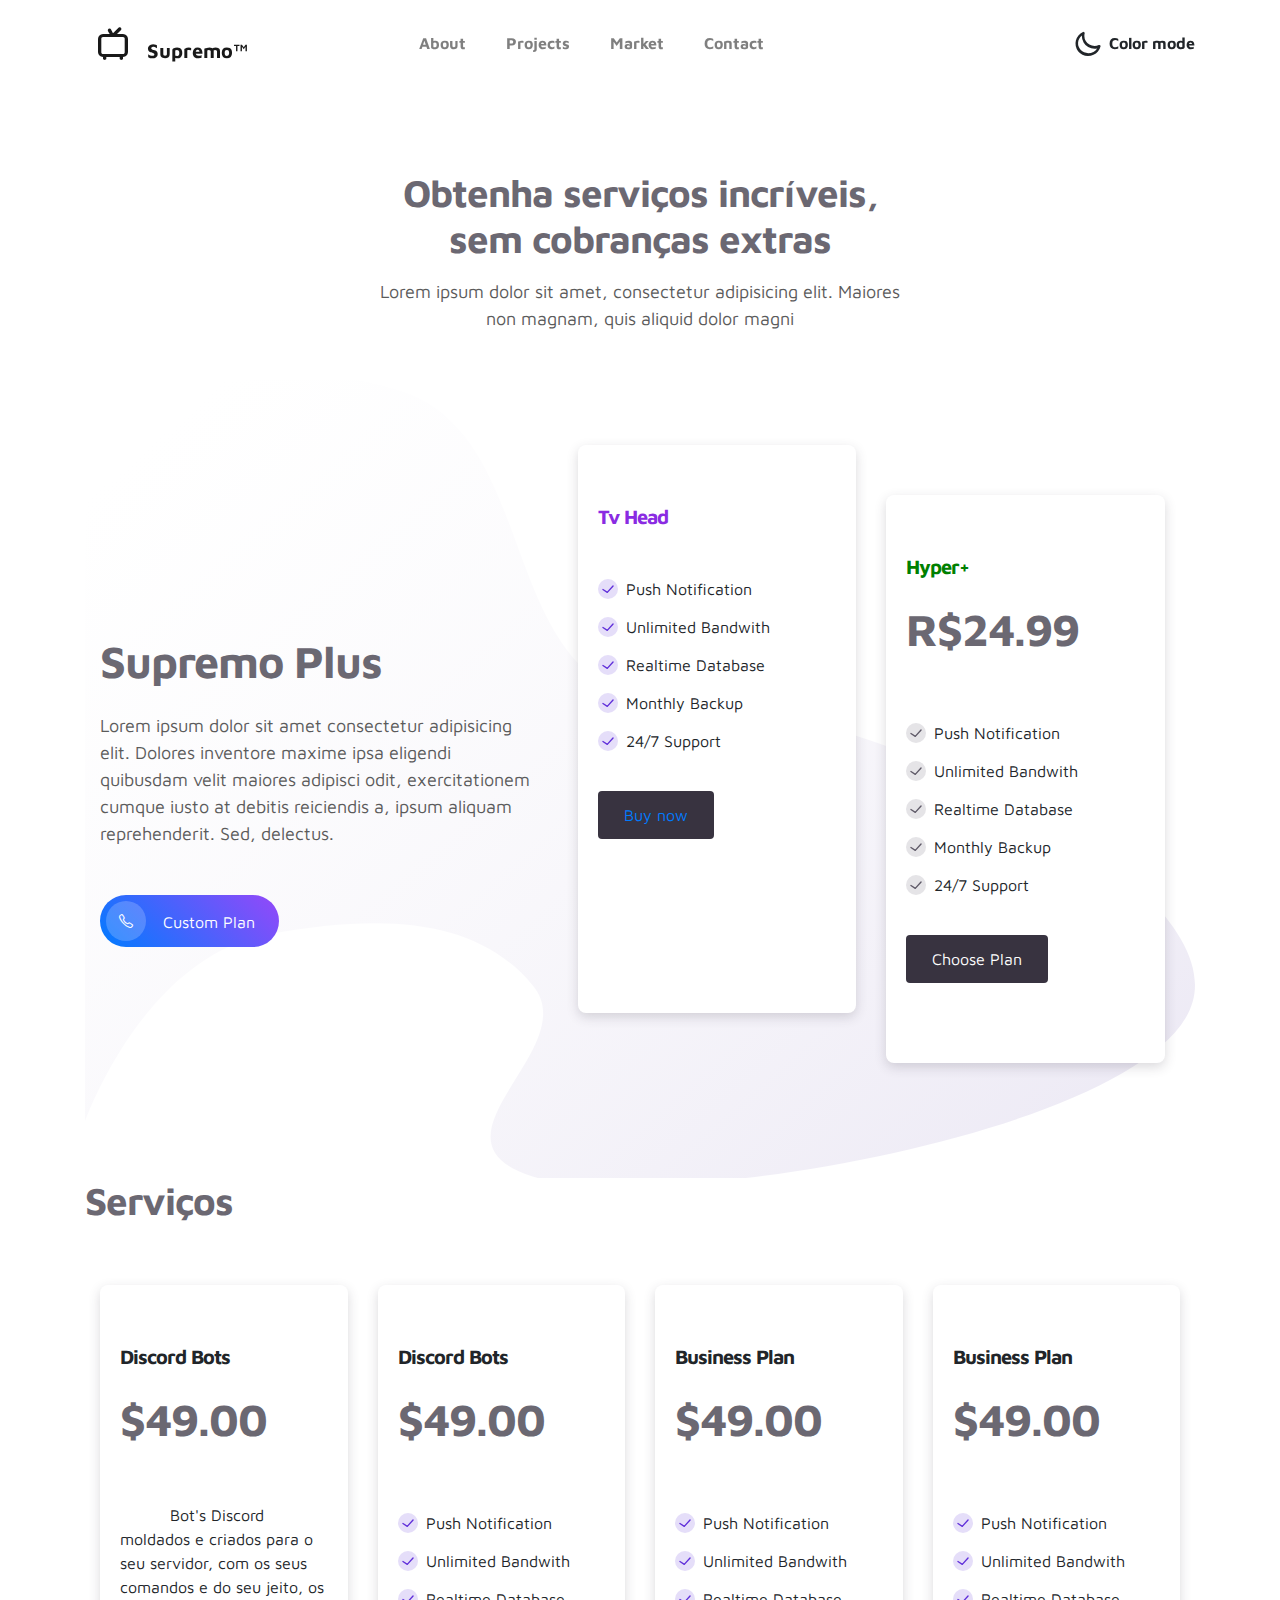
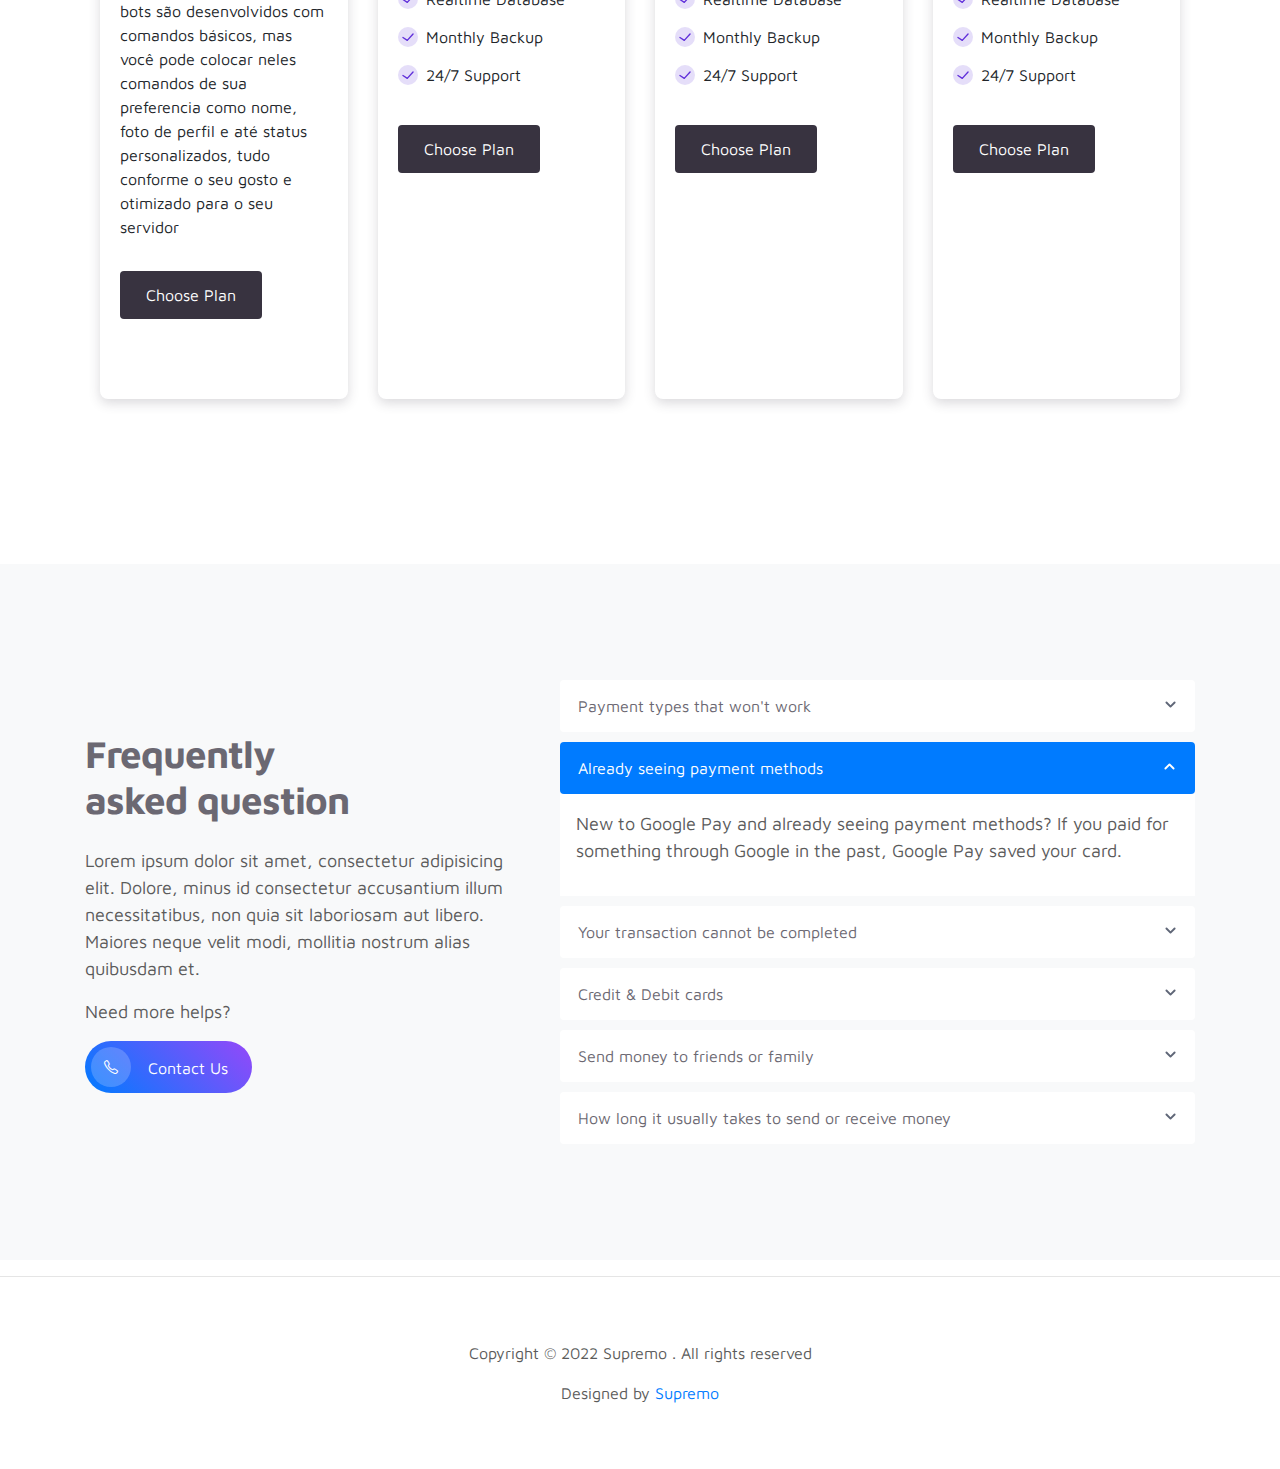
==== commit 8ec629d9: "css edit" ====
--- a/store.html
+++ b/store.html
@@ -16,7 +16,7 @@
     <link rel="stylesheet" href="../assets/css/maicons.css">
 
     <!-- MAIN STYLE -->
-    <link rel="stylesheet" href="css/tooplate-style.css">
+    <link rel="stylesheet" href="css/style.css">
     
 <!--
 
--- a/css/style.css
+++ b/css/style.css
@@ -0,0 +1,2804 @@
+/*
+
+Tooplate 2115 Marvel
+
+https://www.tooplate.com/view/2115-marvel
+
+*/
+
+
+@import url("https://fonts.googleapis.com/css?family=Maven+Pro:400,700");
+body {
+  font-family: "Maven Pro", sans-serif;
+  padding-top: 70px;
+}
+
+.full-screen {
+  padding: 8rem 0;
+}
+
+.small-text {
+  color: #5b5b5b;
+  font-size: 14px;
+  font-weight: bold;
+  padding: 8px 16px;
+  border-radius: 50px;
+  letter-spacing: 0.2px;
+}
+
+/* List */
+.theme-list {
+  position: relative;
+  padding-left: 16px;
+  list-style: none;
+}
+
+.theme-list .list-item {
+  padding-top: 6px;
+  padding-bottom: 6px;
+}
+
+.theme-list .list-item::before {
+  content: '';
+  display: inline-block;
+  margin-right: 8px;
+  width: 20px;
+  height: 20px;
+  background-color: rgba(96, 47, 218, 0.16);
+  background-image: url("data:image/svg+xml,%3Csvg xmlns='http://www.w3.org/2000/svg' width='11.568' height='7.818' viewBox='0 0 11.568 7.818'%3E%3Cpath id='Path_56' data-name='Path 56' d='M573,3671.99l4.2,2.76,5.55-6.25' transform='translate(-572.1 -3667.582)' fill='none' stroke='%23602fda' stroke-linecap='round' stroke-linejoin='round' stroke-width='1.3'/%3E%3C/svg%3E");
+  background-repeat: no-repeat;
+  background-position: center center;
+  border-radius: 50%;
+  transform: translateY(4px);
+}
+
+/* Input */
+.form-control {
+  padding-top: 10px;
+  padding-bottom: 10px;
+  height: unset;
+}
+
+/* Accordion */
+.accordion {
+  position: relative;
+  display: block;
+  width: 100%;
+}
+
+.accordion-item {
+  position: relative;
+  display: -ms-flexbox;
+  display: flex;
+  flex-direction: column;
+  flex-wrap: nowrap;
+}
+
+.accordion-trigger {
+  width: 100%;
+  overflow: hidden;
+}
+
+.accordion-item:first-child .accordion-trigger {
+  border-radius: 4px 4px 0 0;
+}
+
+.accordion-item:last-child .accordion-trigger {
+  border-radius: 0 0 4px 4px;
+}
+
+.accordion-trigger .btn {
+  display: block;
+  width: 100%;
+  margin: 0;
+  padding: 12px 16px;
+  height: unset;
+  text-align: left;
+  background-color: #fff;
+  color: #6b6872;
+  border-radius: 0;
+}
+
+.accordion-trigger .btn:focus {
+  box-shadow: none;
+}
+
+.accordion-item .btn:not(.collapsed) {
+  background-color: var(--primary);
+  color: #fff;
+}
+
+.accordion-trigger .btn::after {
+  content: '';
+  position: absolute;
+  top: 10px;
+  right: 10px;
+  width: 30px;
+  height: 30px;
+  border-radius: 50%;
+  background-color: transparent;
+  background-image: url("data:image/svg+xml,%3Csvg xmlns='http://www.w3.org/2000/svg' viewBox='0 0 24 24'%3E%3Cpath fill='%235F6677' d='M17,9.17a1,1,0,0,0-1.41,0L12,12.71,8.46,9.17a1,1,0,0,0-1.41,0,1,1,0,0,0,0,1.42l4.24,4.24a1,1,0,0,0,1.42,0L17,10.59A1,1,0,0,0,17,9.17Z'/%3E%3C/svg%3E");
+  background-size: 75% 75%;
+  background-repeat: no-repeat;
+  background-position: center center;
+  transition: all .3s ease;
+}
+
+.accordion-item .btn:not(.collapsed)::after {
+  background-image: url("data:image/svg+xml,%3Csvg xmlns='http://www.w3.org/2000/svg' viewBox='0 0 24 24'%3E%3Cpath fill='%23fff' d='M17,9.17a1,1,0,0,0-1.41,0L12,12.71,8.46,9.17a1,1,0,0,0-1.41,0,1,1,0,0,0,0,1.42l4.24,4.24a1,1,0,0,0,1.42,0L17,10.59A1,1,0,0,0,17,9.17Z'/%3E%3C/svg%3E");
+  transform: rotate(-180deg);
+}
+
+.accordion-content {
+  padding: 16px;
+  background-color: #fff;
+}
+
+.accordion-gap .accordion-item:not(:last-child) {
+  margin-bottom: 10px;
+}
+
+.accordion-gap .accordion-item:first-child .accordion-trigger,
+.accordion-gap .accordion-item:last-child .accordion-trigger {
+  border-radius: 0;
+}
+
+.accordion-gap .accordion-trigger .btn {
+  border-radius: 4px;
+}
+
+.page-section {
+  position: relative;
+  padding-top: 100px;
+  padding-bottom: 100px;
+}
+
+.page-section:not(.fg-white) h1,
+.page-section:not(.fg-white) h2,
+.page-section:not(.fg-white) h3 {
+  color: #6b6872;
+}
+
+/* Pricing Table */
+
+.pricing-table {
+  position: relative;
+  display: flex;
+  flex-direction: row;
+  flex-wrap: wrap;
+  justify-content: center;
+}
+
+.pricing-item {
+  display: inline-block;
+  margin: 15px;
+  padding: 60px 20px 80px 20px;
+  background-color: #fff;
+  background-image: url(../img/pricing_pattern_grayscale.svg);
+  background-repeat: no-repeat;
+  background-size: cover;
+  width: 300px;
+  border-radius: 8px;
+  box-shadow: 0 4px 12px rgba(56, 51, 64, 0.185);
+}
+
+.pricing-item .theme-list {
+  padding-left: 0;
+}
+
+.pricing-body {
+  padding-top: 32px;
+  padding-bottom: 32px;
+}
+
+.pricing-item.active {
+  background-image: url(../img/pricing_pattern.svg);
+}
+
+.active .pricing-header h1 {
+  color: #602FDA;
+}
+
+.pricing-item:not(.active) .theme-list .list-item::before {
+  background-color: rgba(95, 90, 104, 0.16);
+  background-image: url("data:image/svg+xml,%3Csvg xmlns='http://www.w3.org/2000/svg' width='11.568' height='7.818' viewBox='0 0 11.568 7.818'%3E%3Cpath id='Path_56' data-name='Path 56' d='M573,3671.99l4.2,2.76,5.55-6.25' transform='translate(-572.1 -3667.582)' fill='none' stroke='%235F5A68' stroke-linecap='round' stroke-linejoin='round' stroke-width='1.3'/%3E%3C/svg%3E");
+}
+
+.btn-switch .btn {
+  background-color: transparent;
+  color: #B2B4BF;
+  border: 2px solid #F0EEF5;
+  font-weight: 500;
+}
+
+.btn-switch .btn.active {
+  background-color: #3D58F3;
+  color: #fff;
+}
+
+.btn-switch .btn:focus,
+.btn-switch .btn.focus {
+  box-shadow: none;
+}
+
+@media (min-width: 992px) {
+  .pricing-table {
+    flex-wrap: nowrap;
+  }
+  .pricing-item.active {
+    transform: translateY(-50px);
+  }
+}
+
+.page-section {
+  position: relative;
+  padding-top: 100px;
+  padding-bottom: 100px;
+}
+
+.page-section:not(.fg-white) h1,
+.page-section:not(.fg-white) h2,
+.page-section:not(.fg-white) h3 {
+  color: #6b6872;
+}
+
+.maps-container {
+  display: block;
+  background-color: #E4E1EB;
+  width: 100%;
+  height: 100%;
+  min-height: 500px;
+}
+
+.maps-container #myMap {
+  height: 100%;
+  min-height: 500px;
+}
+
+/* Carousel */
+
+.stack-carousel .owl-item {
+  padding: 50px 12px;
+  opacity: 0.3;
+  transition: all .3s ease;
+}
+
+.stack-carousel .owl-item.center {
+  transform: scale(1.2);
+  opacity: 1;
+  z-index: 3;
+}
+
+.stack-carousel .item {
+  position: relative;
+  padding: 20px;
+  width: 100%;
+  background-color: #fff;
+  box-shadow: 0 4px 12px rgba(56, 51, 64, 0.15);
+}
+
+
+.maps-container {
+  display: block;
+  background-color: #E4E1EB;
+  width: 100%;
+  height: 100%;
+  min-height: 500px;
+}
+
+.maps-container #myMap {
+  height: 100%;
+  min-height: 500px;
+}
+
+/* Teams */
+.team-item {
+  display: block;
+  text-align: center;
+}
+
+.team-avatar {
+  display: inline-block;
+  width: 75px;
+  height: 75px;
+  border-radius: 50%;
+  overflow: hidden;
+}
+
+.team-avatar img {
+  width: 100%;
+  height: 100%;
+}
+
+.team-name {
+  color: #383340;
+  margin-bottom: 0;
+}
+
+
+
+/* Blog */
+.blog-entry {
+  position: relative;
+  padding: 24px 0;
+  margin-bottom: 8px;
+  border-bottom: 1px solid #ecedf3;
+}
+
+.blog-entry a:not(.btn) {
+  font-weight: 500;
+}
+
+.blog-entry .post-thumbnail {
+  position: relative;
+  display: block;
+  width: 100%;
+  max-height: 300px;
+  overflow: hidden;
+  border-radius: 4px;
+}
+
+.blog-entry .post-thumbnail img {
+  width: auto;
+  max-width: 100%;
+}
+
+.entry-header {
+  position: relative;
+  margin-bottom: 24px;
+}
+
+.entry-header .post-date {
+  position: absolute;
+  left: 24px;
+  bottom: -16px;
+  width: 68px;
+  height: 65px;
+  text-align: center;
+  background: linear-gradient(to bottom right, #3D58F3, #9548F9);
+  color: #fff;
+  border-radius: 4px;
+  box-shadow: 0 2px 6px rgba(95, 90, 104, 0.342);
+}
+
+.entry-header .post-date h3 {
+  margin-bottom: -4px;
+  color: inherit;
+  font-weight: 400;
+}
+
+.entry-header .post-date span {
+  font-size: 12px;
+}
+
+.blog-entry .post-title {
+  display: block;
+  font-size: 24px;
+  margin-bottom: 8px;
+}
+
+.blog-entry .post-title a {
+  color: #5F5A68;
+  font-weight: 500;
+  transition: color .2s ease;
+}
+
+.blog-entry .post-title a:hover {
+  color: #3852e7;
+}
+
+.entry-meta {
+  position: relative;
+  display: block;
+  padding-left: 0;
+  list-style: none;
+}
+
+.meta-item {
+  display: inline-block;
+  margin-right: 12px;
+  font-size: 14px;
+}
+
+.meta-item .icon {
+  display: inline-block;
+  vertical-align: middle;
+  margin-right: 4px;
+  width: 22px;
+  height: 22px;
+  line-height: 22px;
+  text-align: center;
+  font-size: 14px;
+  background: linear-gradient(to bottom right, #3D58F3, #9548F9);
+  color: #fff;
+  border-radius: 50%;
+}
+
+@media (min-width: 992px) {
+  .blog-entry {
+    padding-left: 16px;
+    padding-right: 16px;
+  }
+}
+
+.blog-single-entry {
+  display: block;
+  padding: 24px 16px;
+  border-bottom: 1px solid #E4E1EB;
+}
+
+.blog-single-entry .post-thumbnail {
+  position: relative;
+  display: block;
+  margin-bottom: 24px;
+  width: 100%;
+  height: 100%;
+  overflow: hidden;
+  border-radius: 4px;
+}
+
+.blog-single-entry .post-thumbnail img {
+  width: 100%;
+  height: 100%;
+}
+
+.blog-single-entry .post-title {
+  font-size: 40px;
+}
+
+.blog-single-entry .post-date {
+  font-weight: 500;
+  color: #9b99a1;
+}
+
+/* Shadow */
+.shadow-sm {
+  box-shadow: 0 0.125rem 0.25rem rgba(56, 51, 64, 0.1) !important;
+}
+
+.shadow {
+  box-shadow: 0 0.25rem 0.75rem rgba(56, 51, 64, 0.115) !important;
+}
+
+.shadow-lg {
+  box-shadow: 0 0.75rem 2rem rgba(56, 51, 64, 0.125) !important;
+}
+
+.shadow-none,
+.shadow-hover-none:hover,
+.shadow-focus-none:focus,
+.shadow-active-none:active {
+  box-shadow: none !important;
+}
+
+/* Margin */
+.m-6 {
+  margin: 4rem !important;
+}
+
+.mt-6,
+.my-6 {
+  margin-top: 4rem !important;
+}
+
+.mr-6,
+.mx-6 {
+  margin-right: 4rem !important;
+}
+
+.mb-6,
+.my-6 {
+  margin-bottom: 4rem !important;
+}
+
+.ml-6,
+.mx-6 {
+  margin-left: 4rem !important;
+}
+
+.m-7 {
+  margin: 4.5rem !important;
+}
+
+.mt-7,
+.my-7 {
+  margin-top: 4.5rem !important;
+}
+
+.mr-7,
+.mx-7 {
+  margin-right: 4.5rem !important;
+}
+
+.mb-7,
+.my-7 {
+  margin-bottom: 4.5rem !important;
+}
+
+.ml-7,
+.mx-7 {
+  margin-left: 4.5rem !important;
+}
+
+.m-8 {
+  margin: 5rem !important;
+}
+
+.mt-8,
+.my-8 {
+  margin-top: 5rem !important;
+}
+
+.mr-8,
+.mx-8 {
+  margin-right: 5rem !important;
+}
+
+.mb-8,
+.my-8 {
+  margin-bottom: 5rem !important;
+}
+
+.ml-8,
+.mx-8 {
+  margin-left: 5rem !important;
+}
+
+@media (min-width: 576px) {
+  .m-sm-6 {
+    margin: 4rem !important;
+  }
+
+  .mt-sm-6,
+  .my-sm-6 {
+    margin-top: 4rem !important;
+  }
+
+  .mr-sm-6,
+  .mx-sm-6 {
+    margin-right: 4rem !important;
+  }
+
+  .mb-sm-6,
+  .my-sm-6 {
+    margin-bottom: 4rem !important;
+  }
+
+  .ml-sm-6,
+  .mx-sm-6 {
+    margin-left: 4rem !important;
+  }
+
+  .m-sm-7 {
+    margin: 4.5rem !important;
+  }
+
+  .mt-sm-7,
+  .my-sm-7 {
+    margin-top: 4.5rem !important;
+  }
+
+  .mr-sm-7,
+  .mx-sm-7 {
+    margin-right: 4.5rem !important;
+  }
+
+  .mb-sm-7,
+  .my-sm-7 {
+    margin-bottom: 4.5rem !important;
+  }
+
+  .ml-sm-7,
+  .mx-sm-7 {
+    margin-left: 4.5rem !important;
+  }
+
+  .m-sm-8 {
+    margin: 5rem !important;
+  }
+
+  .mt-sm-8,
+  .my-sm-8 {
+    margin-top: 5rem !important;
+  }
+
+  .mr-sm-8,
+  .mx-sm-8 {
+    margin-right: 5rem !important;
+  }
+
+  .mb-sm-8,
+  .my-sm-8 {
+    margin-bottom: 5rem !important;
+  }
+
+  .ml-sm-8,
+  .mx-sm-8 {
+    margin-left: 5rem !important;
+  }
+}
+
+@media (min-width: 768px) {
+  .m-md-6 {
+    margin: 4rem !important;
+  }
+
+  .mt-md-6,
+  .my-md-6 {
+    margin-top: 4rem !important;
+  }
+
+  .mr-md-6,
+  .mx-md-6 {
+    margin-right: 4rem !important;
+  }
+
+  .mb-md-6,
+  .my-md-6 {
+    margin-bottom: 4rem !important;
+  }
+
+  .ml-md-6,
+  .mx-md-6 {
+    margin-left: 4rem !important;
+  }
+
+  .m-md-7 {
+    margin: 4.5rem !important;
+  }
+
+  .mt-md-7,
+  .my-md-7 {
+    margin-top: 4.5rem !important;
+  }
+
+  .mr-md-7,
+  .mx-md-7 {
+    margin-right: 4.5rem !important;
+  }
+
+  .mb-md-7,
+  .my-md-7 {
+    margin-bottom: 4.5rem !important;
+  }
+
+  .ml-md-7,
+  .mx-md-7 {
+    margin-left: 4.5rem !important;
+  }
+
+  .m-md-8 {
+    margin: 5rem !important;
+  }
+
+  .mt-md-8,
+  .my-md-8 {
+    margin-top: 5rem !important;
+  }
+
+  .mr-md-8,
+  .mx-md-8 {
+    margin-right: 5rem !important;
+  }
+
+  .mb-md-8,
+  .my-md-8 {
+    margin-bottom: 5rem !important;
+  }
+
+  .ml-md-8,
+  .mx-md-8 {
+    margin-left: 5rem !important;
+  }
+}
+
+@media (min-width: 992px) {
+  .m-lg-6 {
+    margin: 4rem !important;
+  }
+
+  .mt-lg-6,
+  .my-lg-6 {
+    margin-top: 4rem !important;
+  }
+
+  .mr-lg-6,
+  .mx-lg-6 {
+    margin-right: 4rem !important;
+  }
+
+  .mb-lg-6,
+  .my-lg-6 {
+    margin-bottom: 4rem !important;
+  }
+
+  .ml-lg-6,
+  .mx-lg-6 {
+    margin-left: 4rem !important;
+  }
+
+  .m-lg-7 {
+    margin: 4.5rem !important;
+  }
+
+  .mt-lg-7,
+  .my-lg-7 {
+    margin-top: 4.5rem !important;
+  }
+
+  .mr-lg-7,
+  .mx-lg-7 {
+    margin-right: 4.5rem !important;
+  }
+
+  .mb-lg-7,
+  .my-lg-7 {
+    margin-bottom: 4.5rem !important;
+  }
+
+  .ml-lg-7,
+  .mx-lg-7 {
+    margin-left: 4.5rem !important;
+  }
+
+  .m-lg-8 {
+    margin: 5rem !important;
+  }
+
+  .mt-lg-8,
+  .my-lg-8 {
+    margin-top: 5rem !important;
+  }
+
+  .mr-lg-8,
+  .mx-lg-8 {
+    margin-right: 5rem !important;
+  }
+
+  .mb-lg-8,
+  .my-lg-8 {
+    margin-bottom: 5rem !important;
+  }
+
+  .ml-lg-8,
+  .mx-lg-8 {
+    margin-left: 5rem !important;
+  }
+}
+
+@media (min-width: 1200px) {
+  .m-xl-6 {
+    margin: 4rem !important;
+  }
+
+  .mt-xl-6,
+  .my-xl-6 {
+    margin-top: 4rem !important;
+  }
+
+  .mr-xl-6,
+  .mx-xl-6 {
+    margin-right: 4rem !important;
+  }
+
+  .mb-xl-6,
+  .my-xl-6 {
+    margin-bottom: 4rem !important;
+  }
+
+  .ml-xl-6,
+  .mx-xl-6 {
+    margin-left: 4rem !important;
+  }
+
+  .m-xl-7 {
+    margin: 4.5rem !important;
+  }
+
+  .mt-xl-7,
+  .my-xl-7 {
+    margin-top: 4.5rem !important;
+  }
+
+  .mr-xl-7,
+  .mx-xl-7 {
+    margin-right: 4.5rem !important;
+  }
+
+  .mb-xl-7,
+  .my-xl-7 {
+    margin-bottom: 4.5rem !important;
+  }
+
+  .ml-xl-7,
+  .mx-xl-7 {
+    margin-left: 4.5rem !important;
+  }
+
+  .m-xl-8 {
+    margin: 5rem !important;
+  }
+
+  .mt-xl-8,
+  .my-xl-8 {
+    margin-top: 5rem !important;
+  }
+
+  .mr-xl-8,
+  .mx-xl-8 {
+    margin-right: 5rem !important;
+  }
+
+  .mb-xl-8,
+  .my-xl-8 {
+    margin-bottom: 5rem !important;
+  }
+
+  .ml-xl-8,
+  .mx-xl-8 {
+    margin-left: 5rem !important;
+  }
+}
+
+/* Padding */
+.p-6 {
+  padding: 4rem !important;
+}
+
+.pt-6,
+.py-6 {
+  padding-top: 4rem !important;
+}
+
+.pr-6,
+.px-6 {
+  padding-right: 4rem !important;
+}
+
+.pb-6,
+.py-6 {
+  padding-bottom: 4rem !important;
+}
+
+.pl-6,
+.px-6 {
+  padding-left: 4rem !important;
+}
+
+.p-7 {
+  padding: 4.5rem !important;
+}
+
+.pt-7,
+.py-7 {
+  padding-top: 4.5rem !important;
+}
+
+.pr-7,
+.px-7 {
+  padding-right: 4.5rem !important;
+}
+
+.pb-7,
+.py-7 {
+  padding-bottom: 4.5rem !important;
+}
+
+.pl-7,
+.px-7 {
+  padding-left: 4.5rem !important;
+}
+
+.p-8 {
+  padding: 5rem !important;
+}
+
+.pt-8,
+.py-8 {
+  padding-top: 5rem !important;
+}
+
+.pr-8,
+.px-8 {
+  padding-right: 5rem !important;
+}
+
+.pb-8,
+.py-8 {
+  padding-bottom: 5rem !important;
+}
+
+.pl-8,
+.px-8 {
+  padding-left: 5rem !important;
+}
+
+@media (min-width: 576px) {
+  .p-sm-6 {
+    padding: 4rem !important;
+  }
+
+  .pt-sm-6,
+  .py-sm-6 {
+    padding-top: 4rem !important;
+  }
+
+  .pr-sm-6,
+  .px-sm-6 {
+    padding-right: 4rem !important;
+  }
+
+  .pb-sm-6,
+  .py-sm-6 {
+    padding-bottom: 4rem !important;
+  }
+
+  .pl-sm-6,
+  .px-sm-6 {
+    padding-left: 4rem !important;
+  }
+
+  .p-sm-7 {
+    padding: 4.5rem !important;
+  }
+
+  .pt-sm-7,
+  .py-sm-7 {
+    padding-top: 4.5rem !important;
+  }
+
+  .pr-sm-7,
+  .px-sm-7 {
+    padding-right: 4.5rem !important;
+  }
+
+  .pb-sm-7,
+  .py-sm-7 {
+    padding-bottom: 4.5rem !important;
+  }
+
+  .pl-sm-7,
+  .px-sm-7 {
+    padding-left: 4.5rem !important;
+  }
+
+  .p-sm-8 {
+    padding: 5rem !important;
+  }
+
+  .pt-sm-8,
+  .py-sm-8 {
+    padding-top: 5rem !important;
+  }
+
+  .pr-sm-8,
+  .px-sm-8 {
+    padding-right: 5rem !important;
+  }
+
+  .pb-sm-8,
+  .py-sm-8 {
+    padding-bottom: 5rem !important;
+  }
+
+  .pl-sm-8,
+  .px-sm-8 {
+    padding-left: 5rem !important;
+  }
+}
+
+@media (min-width: 768px) {
+  .p-md-6 {
+    padding: 4rem !important;
+  }
+
+  .pt-md-6,
+  .py-md-6 {
+    padding-top: 4rem !important;
+  }
+
+  .pr-md-6,
+  .px-md-6 {
+    padding-right: 4rem !important;
+  }
+
+  .pb-md-6,
+  .py-md-6 {
+    padding-bottom: 4rem !important;
+  }
+
+  .pl-md-6,
+  .px-md-6 {
+    padding-left: 4rem !important;
+  }
+
+  .p-md-7 {
+    padding: 4.5rem !important;
+  }
+
+  .pt-md-7,
+  .py-md-7 {
+    padding-top: 4.5rem !important;
+  }
+
+  .pr-md-7,
+  .px-md-7 {
+    padding-right: 4.5rem !important;
+  }
+
+  .pb-md-7,
+  .py-md-7 {
+    padding-bottom: 4.5rem !important;
+  }
+
+  .pl-md-7,
+  .px-md-7 {
+    padding-left: 4.5rem !important;
+  }
+
+  .p-md-8 {
+    padding: 5rem !important;
+  }
+
+  .pt-md-8,
+  .py-md-8 {
+    padding-top: 5rem !important;
+  }
+
+  .pr-md-8,
+  .px-md-8 {
+    padding-right: 5rem !important;
+  }
+
+  .pb-md-8,
+  .py-md-8 {
+    padding-bottom: 5rem !important;
+  }
+
+  .pl-md-8,
+  .px-md-8 {
+    padding-left: 5rem !important;
+  }
+}
+
+@media (min-width: 992px) {
+  .p-lg-6 {
+    padding: 4rem !important;
+  }
+
+  .pt-lg-6,
+  .py-lg-6 {
+    padding-top: 4rem !important;
+  }
+
+  .pr-lg-6,
+  .px-lg-6 {
+    padding-right: 4rem !important;
+  }
+
+  .pb-lg-6,
+  .py-lg-6 {
+    padding-bottom: 4rem !important;
+  }
+
+  .pl-lg-6,
+  .px-lg-6 {
+    padding-left: 4rem !important;
+  }
+
+  .p-lg-7 {
+    padding: 4.5rem !important;
+  }
+
+  .pt-lg-7,
+  .py-lg-7 {
+    padding-top: 4.5rem !important;
+  }
+
+  .pr-lg-7,
+  .px-lg-7 {
+    padding-right: 4.5rem !important;
+  }
+
+  .pb-lg-7,
+  .py-lg-7 {
+    padding-bottom: 4.5rem !important;
+  }
+
+  .pl-lg-7,
+  .px-lg-7 {
+    padding-left: 4.5rem !important;
+  }
+
+  .p-lg-8 {
+    padding: 5rem !important;
+  }
+
+  .pt-lg-8,
+  .py-lg-8 {
+    padding-top: 5rem !important;
+  }
+
+  .pr-lg-8,
+  .px-lg-8 {
+    padding-right: 5rem !important;
+  }
+
+  .pb-lg-8,
+  .py-lg-8 {
+    padding-bottom: 5rem !important;
+  }
+
+  .pl-lg-8,
+  .px-lg-8 {
+    padding-left: 5rem !important;
+  }
+}
+
+@media (min-width: 1200px) {
+  .p-xl-6 {
+    padding: 4rem !important;
+  }
+
+  .pt-xl-6,
+  .py-xl-6 {
+    padding-top: 4rem !important;
+  }
+
+  .pr-xl-6,
+  .px-xl-6 {
+    padding-right: 4rem !important;
+  }
+
+  .pb-xl-6,
+  .py-xl-6 {
+    padding-bottom: 4rem !important;
+  }
+
+  .pl-xl-6,
+  .px-xl-6 {
+    padding-left: 4rem !important;
+  }
+
+  .p-xl-7 {
+    padding: 4.5rem !important;
+  }
+
+  .pt-xl-7,
+  .py-xl-7 {
+    padding-top: 4.5rem !important;
+  }
+
+  .pr-xl-7,
+  .px-xl-7 {
+    padding-right: 4.5rem !important;
+  }
+
+  .pb-xl-7,
+  .py-xl-7 {
+    padding-bottom: 4.5rem !important;
+  }
+
+  .pl-xl-7,
+  .px-xl-7 {
+    padding-left: 4.5rem !important;
+  }
+
+  .p-xl-8 {
+    padding: 5rem !important;
+  }
+
+  .pt-xl-8,
+  .py-xl-8 {
+    padding-top: 5rem !important;
+  }
+
+  .pr-xl-8,
+  .px-xl-8 {
+    padding-right: 5rem !important;
+  }
+
+  .pb-xl-8,
+  .py-xl-8 {
+    padding-bottom: 5rem !important;
+  }
+
+  .pl-xl-8,
+  .px-xl-8 {
+    padding-left: 5rem !important;
+  }
+}
+
+/* Image */
+.bg-image {
+  background-size: cover;
+  background-position: center center;
+  background-repeat: no-repeat;
+}
+
+.bg-image-parallax {
+  background-attachment: fixed;
+}
+
+.bg-image-overlay-dark::before {
+  content: '';
+  position: absolute;
+  top: 0;
+  left: 0;
+  width: 100%;
+  height: 100%;
+  background-color: rgba(56, 51, 64, 0.6);
+}
+
+.img-place {
+  position: relative;
+  display: flex;
+  justify-content: center;
+  align-items: center;
+  margin: 0 auto;
+  width: 100%;
+  height: 100%;
+  text-align: center;
+  overflow: hidden;
+}
+
+.img-place > img {
+  width: 100%;
+  height: 100%;
+}
+
+.img-place.w-auto > img {
+  width: auto;
+  max-width: 100%;
+}
+
+.img-place.h-auto > img {
+  height: auto;
+  max-height: 100%;
+}
+
+.img-place.custom-size > img {
+  width: unset;
+  height: unset;
+}
+
+.embed-video {
+  width: 460px;
+  max-width: 100%;
+  height: 320px;
+}
+
+.iconic-sm {
+  display: inline-block;
+  margin: 0;
+  padding: 0;
+  width: 50px;
+  height: 50px;
+  overflow: hidden;
+  text-align: center;
+}
+
+.iconic-sm.iconic-text {
+  line-height: 50px;
+  border-radius: 50%;
+}
+
+.iconic-sm.iconic-text>span {
+  font-size: 24px;
+  line-height: inherit;
+}
+
+.iconic-md {
+  display: inline-block;
+  margin: 0;
+  padding: 0;
+  width: 70px;
+  height: 70px;
+  overflow: hidden;
+  text-align: center;
+}
+
+.iconic-md.iconic-text {
+  line-height: 70px;
+  border-radius: 50%;
+}
+
+.iconic-md.iconic-text>span {
+  font-size: 32px;
+  line-height: inherit;
+}
+
+.iconic-lg {
+  display: inline-block;
+  margin: 0;
+  padding: 0;
+  width: 100px;
+  height: 100px;
+  overflow: hidden;
+  text-align: center;
+}
+
+.iconic-lg.iconic-text {
+  line-height: 100px;
+  border-radius: 50%;
+}
+
+.iconic-lg.iconic-text>span {
+  font-size: 48px;
+  line-height: inherit;
+}
+
+.iconic-sm img,
+.iconic-md img,
+.iconic-lg img {
+  width: 100%;
+  height: 100%;
+}
+
+.iconic-list {
+  position: relative;
+  list-style: none;
+  padding-left: 0;
+}
+
+.iconic-item {
+  display: flex;
+  flex-direction: row;
+  flex-wrap: no-wrap;
+  padding: 12px 0;
+}
+
+.iconic-item .iconic-content {
+  margin-left: 12px;
+  flex-basis: calc(100% - 100px);
+}
+
+/* List */
+.theme-list {
+  position: relative;
+  padding-left: 16px;
+  list-style: none;
+}
+
+.theme-list .list-item {
+  padding-top: 6px;
+  padding-bottom: 6px;
+}
+
+.theme-list .list-item::before {
+  content: '';
+  display: inline-block;
+  margin-right: 8px;
+  width: 20px;
+  height: 20px;
+  background-color: rgba(96, 47, 218, 0.16);
+  background-image: url("data:image/svg+xml,%3Csvg xmlns='http://www.w3.org/2000/svg' width='11.568' height='7.818' viewBox='0 0 11.568 7.818'%3E%3Cpath id='Path_56' data-name='Path 56' d='M573,3671.99l4.2,2.76,5.55-6.25' transform='translate(-572.1 -3667.582)' fill='none' stroke='%23602fda' stroke-linecap='round' stroke-linejoin='round' stroke-width='1.3'/%3E%3C/svg%3E");
+  background-repeat: no-repeat;
+  background-position: center center;
+  border-radius: 50%;
+  transform: translateY(4px);
+}
+
+/* Widget */
+.widget-wrap {
+  position: relative;
+  display: block;
+  padding: 20px;
+  margin-top: 24px;
+  margin-bottom: 24px;
+  background-color: #fff;
+  border-radius: 8px;
+  border: 1px solid #f5f4fa;
+  border-bottom: 3px solid #7b50e6;
+  box-shadow: 0 2px 3px rgba(51, 47, 58, 0.15);
+  z-index: 3;
+}
+
+.widget-title {
+  margin-bottom: 16px;
+}
+
+.search-form .form-group {
+  position: relative;
+}
+
+.search-form .icon {
+  position: absolute;
+  top: 15px;
+  right: 15px;
+}
+
+
+.categories {
+  position: relative;
+  display: block;
+  list-style: none;
+  padding-left: 24px;
+}
+
+.categories li {
+  position: relative;
+  display: block;
+  margin: 6px auto;
+}
+
+.categories li::before {
+  content: '';
+  position: absolute;
+  top: 10px;
+  left: -21px;
+  width: 6px;
+  height: 6px;
+  border-radius: 50%;
+  background-color: #fff;
+  box-shadow: 0 0 0 3px #526bf5;
+}
+
+.categories li:not(:last-child)::after {
+  content: '';
+  position: absolute;
+  top: 15px;
+  left: -19px;
+  width: 1px;
+  height: 100%;
+  background-color: #cac7cf;
+  z-index: -2;
+}
+
+.categories li a {
+  font-weight: 500;
+  color: #526bf5;
+}
+
+.categories li span {
+  float: right;
+}
+
+.blog-widget {
+  display: -ms-flexbox;
+  display: flex;
+  flex-direction: row;
+  padding: 16px 0 16px 0;
+  margin-bottom: 16px;
+  border-bottom: 1px solid #E4E1EB;
+}
+
+.blog-widget .blog-img {
+  flex: 1 0 auto;
+  margin-right: 12px;
+  width: 100px;
+  height: 80px;
+  overflow: hidden;
+}
+
+.blog-widget .blog-img img {
+  width: 100%;
+  height: 100%;
+}
+
+.blog-title {
+  font-size: 16px;
+  font-weight: 500;
+  line-height: normal;
+}
+
+.blog-widget .meta {
+  font-size: 12px;
+  font-weight: 500;
+}
+
+.blog-widget .meta a {
+  display: inline-block;
+  margin-right: 8px;
+  color: #9b99a1;
+}
+
+
+.tag-clouds {
+  position: relative;
+  display: block;
+}
+
+.tag-cloud-link {
+  display: inline-block;
+  padding: 4px 12px;
+  margin: 3px auto;
+  color: #797585;
+  font-size: 14px;
+  font-weight: 500;
+  border: 1px solid #E4E1EB;
+  border-radius: 4px;
+  box-shadow: 0 1px 1px rgba(51, 47, 58, 0.15);
+}
+
+.tag-cloud-link:hover {
+  text-decoration: none;
+}
+
+/* Comments */
+.comment-area {
+  display: block;
+  padding: 20px 16px;
+  overflow: hidden;
+}
+
+.comment-list {
+  padding: 0;
+  margin: 0;
+}
+
+.comment-list .children {
+  padding: 20px 0 0 0;
+  margin: 0;
+  float: left;
+  width: 100%;
+}
+
+.comment-list .children .comment:last-child {
+  margin-bottom: 0;
+}
+
+.comment-list li {
+  padding: 0;
+  margin: 0 0 30px 0;
+  float: left;
+  width: 100%;
+  clear: both;
+  list-style: none;
+}
+
+.comment-list li .vcard {
+  width: 60px;
+  float: left;
+}
+
+.comment-list li .vcard img {
+  width: 100%;
+  height: 100%;
+  border-radius: 50%;
+}
+
+.comment-list li .comment-body {
+  float: right;
+  width: calc(100% - 80px);
+}
+
+.comment-list li .comment-body h3 {
+  font-size: 21px;
+  margin-top: 6px;
+  margin-bottom: 4px;
+}
+
+.comment-list li .comment-body .meta {
+  text-transform: uppercase;
+  font-size: 12px;
+  letter-spacing: .1em;
+  margin-bottom: 16px;
+  color: #ADA8B4;
+}
+
+.comment-list li .comment-body .reply {
+  padding: 8px 16px;
+  background: #eaebf0;
+  color: #5D5856;
+  font-size: 14px;
+  font-weight: 500;
+  border-radius: 40px;
+  transition: all .3s ease;
+}
+
+.comment-list li .comment-body .reply:hover {
+  background: #dbdde4;
+  color: #212529;
+  text-decoration: none;
+}
+
+@media (min-width: 576px) {
+  .comment-list .children {
+    padding: 20px 0 0 40px;
+  }
+}
+
+
+/* Buttons */
+.btn {
+  padding: 10px 24px;
+  border-width: 2px;
+}
+
+.btn-primary {
+  color: #ffffff;
+  background-color: #3D58F3;
+  border-color: transparent !important;
+}
+
+.btn-primary:hover {
+  color: #ffffff;
+  background-color: #1737f1;
+  box-shadow: 0 4px 12px rgba(61, 88, 243, 0.3);
+}
+
+.btn-primary:focus {
+  color: #ffffff;
+  background-color: #1737f1;
+  box-shadow: none;
+}
+
+.btn-primary.disabled,
+.btn-primary:disabled {
+  color: #ffffff;
+  background-color: #556df4;
+}
+
+.btn-primary:not(:disabled):not(.disabled):active,
+.btn-primary:not(:disabled):not(.disabled).active,
+.show>.btn-primary.dropdown-toggle {
+  color: #ffffff;
+  background-color: #3D58F3;
+  box-shadow: none;
+}
+
+.btn-primary:not(:disabled):not(.disabled):active:focus,
+.btn-primary:not(:disabled):not(.disabled).active:focus,
+.show>.btn-primary.dropdown-toggle:focus {
+  box-shadow: none;
+}
+
+.btn-secondary {
+  color: #ffffff;
+  background-color: #A52EFF;
+  border-color: transparent !important;
+}
+
+.btn-secondary:hover {
+  color: #ffffff;
+  background-color: #9305ff;
+  box-shadow: 0 4px 12px rgba(165, 46, 255, 0.3);
+}
+
+.btn-secondary:focus {
+  color: #ffffff;
+  background-color: #9305ff;
+  box-shadow: none;
+}
+
+.btn-secondary.disabled,
+.btn-secondary:disabled {
+  color: #ffffff;
+  background-color: #b048ff;
+}
+
+.btn-secondary:not(:disabled):not(.disabled):active,
+.btn-secondary:not(:disabled):not(.disabled).active,
+.show>.btn-secondary.dropdown-toggle {
+  color: #ffffff;
+  background-color: #A52EFF;
+  box-shadow: none;
+}
+
+.btn-secondary:not(:disabled):not(.disabled):active:focus,
+.btn-secondary:not(:disabled):not(.disabled).active:focus,
+.show>.btn-secondary.dropdown-toggle:focus {
+  box-shadow: none;
+}
+
+.btn-success {
+  color: #ffffff;
+  background-color: #0ABF9E;
+  border-color: transparent !important;
+}
+
+.btn-success:hover {
+  color: #ffffff;
+  background-color: #08987e;
+  box-shadow: 0 4px 12px rgba(10, 191, 158, 0.3);
+}
+
+.btn-success:focus {
+  color: #ffffff;
+  background-color: #08987e;
+  box-shadow: none;
+}
+
+.btn-success.disabled,
+.btn-success:disabled {
+  color: #ffffff;
+  background-color: #0bd7b2;
+}
+
+.btn-success:not(:disabled):not(.disabled):active,
+.btn-success:not(:disabled):not(.disabled).active,
+.show>.btn-success.dropdown-toggle {
+  color: #ffffff;
+  background-color: #0ABF9E;
+  box-shadow: none;
+}
+
+.btn-success:not(:disabled):not(.disabled):active:focus,
+.btn-success:not(:disabled):not(.disabled).active:focus,
+.show>.btn-success.dropdown-toggle:focus {
+  box-shadow: none;
+}
+
+.btn-warning {
+  color: #ffffff;
+  background-color: #E89E09;
+  border-color: transparent !important;
+}
+
+.btn-warning:hover {
+  color: #ffffff;
+  background-color: #c18307;
+  box-shadow: 0 4px 12px rgba(232, 158, 9, 0.3);
+}
+
+.btn-warning:focus {
+  color: #ffffff;
+  background-color: #c18307;
+  box-shadow: none;
+}
+
+.btn-warning.disabled,
+.btn-warning:disabled {
+  color: #ffffff;
+  background-color: #f6ab15;
+}
+
+.btn-warning:not(:disabled):not(.disabled):active,
+.btn-warning:not(:disabled):not(.disabled).active,
+.show>.btn-warning.dropdown-toggle {
+  color: #ffffff;
+  background-color: #E89E09;
+  box-shadow: none;
+}
+
+.btn-warning:not(:disabled):not(.disabled):active:focus,
+.btn-warning:not(:disabled):not(.disabled).active:focus,
+.show>.btn-warning.dropdown-toggle:focus {
+  box-shadow: none;
+}
+
+.btn-info {
+  color: #ffffff;
+  background-color: #4699F8;
+  border-color: transparent !important;
+}
+
+.btn-info:hover {
+  color: #ffffff;
+  background-color: #1f83f7;
+  box-shadow: 0 4px 12px rgba(70, 153, 248, 0.3);
+}
+
+.btn-info:focus {
+  color: #ffffff;
+  background-color: #1f83f7;
+  box-shadow: none;
+}
+
+.btn-info.disabled,
+.btn-info:disabled {
+  color: #ffffff;
+  background-color: #5fa7f9;
+}
+
+.btn-info:not(:disabled):not(.disabled):active,
+.btn-info:not(:disabled):not(.disabled).active,
+.show>.btn-info.dropdown-toggle {
+  color: #ffffff;
+  background-color: #4699F8;
+  box-shadow: none;
+}
+
+.btn-info:not(:disabled):not(.disabled):active:focus,
+.btn-info:not(:disabled):not(.disabled).active:focus,
+.show>.btn-info.dropdown-toggle:focus {
+  box-shadow: none;
+}
+
+.btn-danger {
+  color: #ffffff;
+  background-color: #F13057;
+  border-color: transparent !important;
+}
+
+.btn-danger:hover {
+  color: #ffffff;
+  background-color: #e8103c;
+  box-shadow: 0 4px 12px rgba(241, 48, 87, 0.3);
+}
+
+.btn-danger:focus {
+  color: #ffffff;
+  background-color: #e8103c;
+  box-shadow: none;
+}
+
+.btn-danger.disabled,
+.btn-danger:disabled {
+  color: #ffffff;
+  background-color: #f3486a;
+}
+
+.btn-danger:not(:disabled):not(.disabled):active,
+.btn-danger:not(:disabled):not(.disabled).active,
+.show>.btn-danger.dropdown-toggle {
+  color: #ffffff;
+  background-color: #F13057;
+  box-shadow: none;
+}
+
+.btn-danger:not(:disabled):not(.disabled):active:focus,
+.btn-danger:not(:disabled):not(.disabled).active:focus,
+.show>.btn-danger.dropdown-toggle:focus {
+  box-shadow: none;
+}
+
+.btn-dark {
+  color: #ffffff;
+  background-color: #383340;
+  border-color: transparent !important;
+}
+
+.btn-dark:hover {
+  color: #ffffff;
+  background-color: #242129;
+  box-shadow: 0 4px 12px rgba(56, 51, 64, 0.3);
+}
+
+.btn-dark:focus {
+  color: #ffffff;
+  background-color: #242129;
+  box-shadow: none;
+}
+
+.btn-dark.disabled,
+.btn-dark:disabled {
+  color: #ffffff;
+  background-color: #443e4e;
+}
+
+.btn-dark:not(:disabled):not(.disabled):active,
+.btn-dark:not(:disabled):not(.disabled).active,
+.show>.btn-dark.dropdown-toggle {
+  color: #ffffff;
+  background-color: #383340;
+  box-shadow: none;
+}
+
+.btn-dark:not(:disabled):not(.disabled):active:focus,
+.btn-dark:not(:disabled):not(.disabled).active:focus,
+.show>.btn-dark.dropdown-toggle:focus {
+  box-shadow: none;
+}
+
+.btn-light {
+  color: #5F5A68;
+  background-color: #F0EEF5;
+  border-color: transparent !important;
+}
+
+.btn-light:hover {
+  color: #5F5A68;
+  background-color: #d9d4e6;
+  box-shadow: 0 4px 12px rgba(240, 238, 245, 0.3);
+}
+
+.btn-light:focus {
+  color: #5F5A68;
+  background-color: #d9d4e6;
+  box-shadow: none;
+}
+
+.btn-light.disabled,
+.btn-light:disabled {
+  color: #5F5A68;
+  background-color: #fefefe;
+}
+
+.btn-light:not(:disabled):not(.disabled):active,
+.btn-light:not(:disabled):not(.disabled).active,
+.show>.btn-light.dropdown-toggle {
+  color: #5F5A68;
+  background-color: #F0EEF5;
+  box-shadow: none;
+}
+
+.btn-light:not(:disabled):not(.disabled):active:focus,
+.btn-light:not(:disabled):not(.disabled).active:focus,
+.show>.btn-light.dropdown-toggle:focus {
+  box-shadow: none;
+}
+
+
+[class*="btn-outline-"] {
+  border-width: 2px;
+  font-weight: 500;
+}
+
+.btn-outline-primary {
+  color: var(--primary);
+  border-color: var(--primary);
+}
+
+.btn-outline-primary:hover {
+  color: #fff;
+  background-color: var(--primary);
+  border-color: var(--primary);
+  box-shadow: 0 4px 12px rgba(61, 88, 243, 0.3);
+}
+
+.btn-outline-primary:focus, .btn-outline-primary.focus {
+  box-shadow: none;
+}
+
+.btn-outline-primary.disabled, .btn-outline-primary:disabled {
+  color: var(--primary);
+  background-color: transparent;
+}
+
+.btn-outline-primary:not(:disabled):not(.disabled):active, .btn-outline-primary:not(:disabled):not(.disabled).active,
+.show > .btn-outline-primary.dropdown-toggle {
+  color: #fff;
+  background-color: var(--primary);
+  border-color: var(--primary);
+}
+
+.btn-outline-primary:not(:disabled):not(.disabled):active:focus, .btn-outline-primary:not(:disabled):not(.disabled).active:focus,
+.show > .btn-outline-primary.dropdown-toggle:focus {
+  box-shadow: none;
+}
+
+.btn-outline-secondary {
+  color: #A52EFF;
+  border-color: #A52EFF;
+}
+
+.btn-outline-secondary:hover {
+  color: #fff;
+  background-color: #A52EFF;
+  border-color: #A52EFF;
+  box-shadow: 0 4px 12px rgba(164, 46, 255, 0.3);
+}
+
+.btn-outline-secondary:focus, .btn-outline-secondary.focus {
+  box-shadow: none;
+}
+
+.btn-outline-secondary.disabled, .btn-outline-secondary:disabled {
+  color: #A52EFF;
+  background-color: transparent;
+}
+
+.btn-outline-secondary:not(:disabled):not(.disabled):active, .btn-outline-secondary:not(:disabled):not(.disabled).active,
+.show > .btn-outline-secondary.dropdown-toggle {
+  color: #fff;
+  background-color: #A52EFF;
+  border-color: #A52EFF;
+}
+
+.btn-outline-secondary:not(:disabled):not(.disabled):active:focus, .btn-outline-secondary:not(:disabled):not(.disabled).active:focus,
+.show > .btn-outline-secondary.dropdown-toggle:focus {
+  box-shadow: none;
+}
+
+.btn-outline-success {
+  color: var(--success);
+  border-color: var(--success);
+}
+
+.btn-outline-success:hover {
+  color: #fff;
+  background-color: var(--success);
+  border-color: var(--success);
+  box-shadow: 0 4px 12px rgba(10, 191, 158, 0.3);
+}
+
+.btn-outline-success:focus, .btn-outline-success.focus {
+  box-shadow: none;
+}
+
+.btn-outline-success.disabled, .btn-outline-success:disabled {
+  color: var(--success);
+  background-color: transparent;
+}
+
+.btn-outline-success:not(:disabled):not(.disabled):active, .btn-outline-success:not(:disabled):not(.disabled).active,
+.show > .btn-outline-success.dropdown-toggle {
+  color: #fff;
+  background-color: var(--success);
+  border-color: var(--success);
+}
+
+.btn-outline-success:not(:disabled):not(.disabled):active:focus, .btn-outline-success:not(:disabled):not(.disabled).active:focus,
+.show > .btn-outline-success.dropdown-toggle:focus {
+  box-shadow: none;
+}
+
+.btn-outline-warning {
+  color: var(--warning);
+  border-color: var(--warning);
+}
+
+.btn-outline-warning:hover {
+  color: #fff;
+  background-color: var(--warning);
+  border-color: var(--warning);
+  box-shadow: 0 4px 12px rgba(232, 158, 9, 0.3);
+}
+
+.btn-outline-warning:focus, .btn-outline-warning.focus {
+  box-shadow: none;
+}
+
+.btn-outline-warning.disabled, .btn-outline-warning:disabled {
+  color: var(--warning);
+  background-color: transparent;
+}
+
+.btn-outline-warning:not(:disabled):not(.disabled):active, .btn-outline-warning:not(:disabled):not(.disabled).active,
+.show > .btn-outline-warning.dropdown-toggle {
+  color: #fff;
+  background-color: var(--warning);
+  border-color: var(--warning);
+}
+
+.btn-outline-warning:not(:disabled):not(.disabled):active:focus, .btn-outline-warning:not(:disabled):not(.disabled).active:focus,
+.show > .btn-outline-warning.dropdown-toggle:focus {
+  box-shadow: none;
+}
+
+.btn-outline-info {
+  color: var(--info);
+  border-color: var(--info);
+}
+
+.btn-outline-info:hover {
+  color: #fff;
+  background-color: var(--info);
+  border-color: var(--info);
+  box-shadow: 0 4px 12px rgba(70, 153, 248, 0.3);
+}
+
+.btn-outline-info:focus, .btn-outline-info.focus {
+  box-shadow: none;
+}
+
+.btn-outline-info.disabled, .btn-outline-info:disabled {
+  color: var(--info);
+  background-color: transparent;
+}
+
+.btn-outline-info:not(:disabled):not(.disabled):active, .btn-outline-info:not(:disabled):not(.disabled).active,
+.show > .btn-outline-info.dropdown-toggle {
+  color: #fff;
+  background-color: var(--info);
+  border-color: var(--info);
+}
+
+.btn-outline-info:not(:disabled):not(.disabled):active:focus, .btn-outline-info:not(:disabled):not(.disabled).active:focus,
+.show > .btn-outline-info.dropdown-toggle:focus {
+  box-shadow: none;
+}
+
+.btn-outline-danger {
+  color: var(--danger);
+  border-color: var(--danger);
+}
+
+.btn-outline-danger:hover {
+  color: #fff;
+  background-color: var(--danger);
+  border-color: var(--danger);
+  box-shadow: 0 4px 12px rgba(241, 48, 87, 0.3);
+}
+
+.btn-outline-danger:focus, .btn-outline-danger.focus {
+  box-shadow: none;
+}
+
+.btn-outline-danger.disabled, .btn-outline-danger:disabled {
+  color: var(--danger);
+  background-color: transparent;
+}
+
+.btn-outline-danger:not(:disabled):not(.disabled):active, .btn-outline-danger:not(:disabled):not(.disabled).active,
+.show > .btn-outline-danger.dropdown-toggle {
+  color: #fff;
+  background-color: var(--danger);
+  border-color: var(--danger);
+}
+
+.btn-outline-danger:not(:disabled):not(.disabled):active:focus, .btn-outline-danger:not(:disabled):not(.disabled).active:focus,
+.show > .btn-outline-danger.dropdown-toggle:focus {
+  box-shadow: none;
+}
+
+.btn-outline-dark {
+  color: #383340;
+  border-color: #383340;
+}
+
+.btn-outline-dark:hover {
+  color: #fff;
+  background-color: #383340;
+  border-color: #383340;
+  box-shadow: 0 4px 12px rgba(57, 52, 65, 0.3);
+}
+
+.btn-outline-dark:focus, .btn-outline-dark.focus {
+  box-shadow: none;
+}
+
+.btn-outline-dark.disabled, .btn-outline-dark:disabled {
+  color: #383340;
+  background-color: transparent;
+}
+
+.btn-outline-dark:not(:disabled):not(.disabled):active, .btn-outline-dark:not(:disabled):not(.disabled).active,
+.show > .btn-outline-dark.dropdown-toggle {
+  color: #fff;
+  background-color: #383340;
+  border-color: #383340;
+}
+
+.btn-outline-dark:not(:disabled):not(.disabled):active:focus, .btn-outline-dark:not(:disabled):not(.disabled).active:focus,
+.show > .btn-outline-dark.dropdown-toggle:focus {
+  box-shadow: none;
+}
+
+.btn-outline-light {
+  color: #F0EEF5;
+  border-color: #F0EEF5;
+}
+
+.btn-outline-light:hover {
+  color: #5F5A68;
+  background-color: #F0EEF5;
+  border-color: #F0EEF5;
+  box-shadow: 0 4px 12px rgba(240, 238, 245, 0.3);
+}
+
+.btn-outline-light:focus, .btn-outline-light.focus {
+  box-shadow: none;
+}
+
+.btn-outline-light.disabled, .btn-outline-light:disabled {
+  color: #5F5A68;
+  background-color: transparent;
+}
+
+.btn-outline-light:not(:disabled):not(.disabled):active, .btn-outline-light:not(:disabled):not(.disabled).active,
+.show > .btn-outline-light.dropdown-toggle {
+  color: #5F5A68;
+  background-color: #F0EEF5;
+  border-color: #F0EEF5;
+}
+
+.btn-outline-light:not(:disabled):not(.disabled):active:focus, .btn-outline-light:not(:disabled):not(.disabled).active:focus,
+.show > .btn-outline-light.dropdown-toggle:focus {
+  box-shadow: none;
+}
+
+
+
+
+.btn-gradient {
+  color: #fff;
+  background: linear-gradient(45deg, var(--primary), #9548F9);
+  border: none;
+}
+
+.btn-gradient:hover {
+  color: #fff;
+  background: linear-gradient(45deg, var(--primary), #9548F9);
+  box-shadow: 0 4px 12px rgba(56, 51, 64, 0.3);
+}
+
+.btn-gradient:focus, .btn-gradient.focus {
+  color: #fff;
+  background: linear-gradient(45deg, var(--primary), #9548F9);
+  box-shadow: none;
+}
+
+.btn-gradient.disabled, .btn-gradient:disabled {
+  color: #fff;
+  background: linear-gradient(45deg, var(--primary), #9548F9);
+}
+
+
+.btn-split-icon {
+  padding-top: 6px;
+  padding-bottom: 6px;
+  padding-left: 6px;
+}
+
+.btn-split-icon .icon {
+  display: inline-block;
+  margin-right: 12px;
+  width: 40px;
+  height: 40px;
+  border-radius: 50%;
+  line-height: 40px;
+  background-color: rgba(255, 255, 255, 0.2);
+}
+
+.btn-fab {
+  padding: 0;
+  width: 45px;
+  height: 45px;
+  border-radius: 50%;
+  line-height: 45px;
+  text-align: center;
+  font-size: 16px;
+}
+
+.btn-fab.btn-sm {
+  padding: 0;
+  width: 30px;
+  height: 30px;
+  line-height: 30px;
+  font-size: 12px;
+}
+
+.btn-fab.btn-lg {
+  padding: 0;
+  width: 60px;
+  height: 60px;
+  line-height: 60px;
+  font-size: 21px;
+}
+
+.btn-group.rounded-pill > .btn {
+  border-radius: 50rem;
+}
+
+.btn-group.rounded-pill > .btn:not(:first-child) {
+  border-top-left-radius: 0;
+  border-bottom-left-radius: 0;
+}
+
+
+
+ul {
+  margin: 0;
+  padding: 0;
+}
+ul li {
+  list-style: none;
+}
+
+a {
+  font-weight: normal;
+  text-decoration: none !important;
+  transition: all 0.4s ease;
+}
+a:hover {
+  color: #ffc200 !important;
+}
+
+.navbar-brand .uil {
+  font-size: 40px;
+}
+
+p {
+  font-size: 18px;
+  font-weight: 300;
+  line-height: 1.5;
+  color: #5b5b5b;
+}
+
+h1, h2, h3, h4, h5, h6 {
+  font-weight: bold;
+  letter-spacing: -1px;
+}
+
+h1 {
+  color: #212121;
+  font-size: 2.8em;
+  margin: 24px 0;
+}
+
+h2 {
+  color: #353535;
+  font-size: 2.4em;
+  font-weight: bold;
+}
+
+h3 {
+  color: #484848;
+}
+
+h3,
+b, strong {
+  font-weight: bold;
+}
+
+.custom-btn {
+  background: #eee;
+  color: #5b5b5b;
+  font-weight: bold;
+  border-radius: 50px;
+  padding: 13px 29px;
+  font-size: 14px;
+  line-height: normal;
+  overflow: hidden;
+  transition: all 0.4s ease;
+}
+.custom-btn:hover {
+  color: #ffc200;
+}
+.custom-btn.custom-btn-bg {
+  background: #474559;
+  color: #ffffff;
+}
+.custom-btn.custom-btn-bg:hover {
+  background: #ffc200;
+  color: #ffffff !important;
+}
+
+.animated {
+  position: relative;
+}
+
+.animated-info {
+  display: inline-block;
+  vertical-align: top;
+  margin-top: 5px;
+  min-width: 260px;
+  position: relative;
+}
+
+.animated-item {
+  color: #ffc200;
+}
+
+.animated-item {
+  font-size: 38px;
+  line-height: inherit;
+  display: block;
+  opacity: 0;
+  overflow: hidden;
+  position: absolute;
+  top: 0;
+  right: 0;
+  left: 0;
+  animation: BottomTotop 6s linear infinite 0s;
+}
+.animated-item:nth-child(2n+2) {
+  animation-delay: 2s;
+}
+.animated-item:nth-child(3n+3) {
+  animation-delay: 4s;
+}
+
+@keyframes BottomTotop {
+  0% {
+    opacity: 0;
+  }
+  5% {
+    opacity: 0;
+    transform: translateY(5px);
+  }
+  10% {
+    opacity: 1;
+    transform: translateY(0px);
+  }
+  25% {
+    opacity: 1;
+    transform: translateY(0px);
+  }
+  30% {
+    opacity: 0;
+    transform: translateY(5px);
+  }
+  80% {
+    opacity: 0;
+  }
+  100% {
+    opacity: 0;
+  }
+}
+.navbar {
+  position: fixed;
+  top: 0;
+  right: 0;
+  left: 0;
+  z-index: 999999;
+  will-change: transform;
+  transition: transform 200ms linear;
+}
+.navbar[class*="-unpinned"] {
+  transform: translate(0, -150%);
+}
+.navbar[class*="-pinned"] {
+  transform: translate(0, 0);
+}
+.navbar[class*="headroom--not-top"] {
+  background: #ffffff;
+  border-bottom: 1px solid #f0f0f0;
+  padding-top: 0;
+  padding-bottom: 0;
+}
+
+.navbar-brand {
+  font-weight: bold;
+}
+
+.navbar-expand-sm .navbar-nav .nav-link {
+  padding: 0 20px;
+}
+
+.nav-link {
+  font-weight: bold;
+  font-size: 16px;
+  overflow: hidden;
+}
+.nav-link span {
+  position: relative;
+  display: inline-block;
+  transition: transform 0.3s;
+}
+.nav-link span:before {
+  position: absolute;
+  top: 100%;
+  content: attr(data-hover);
+  transform: translate3d(0, 0, 0);
+}
+
+.navbar-light .navbar-nav .nav-link:focus,
+.navbar-light .navbar-nav .nav-link:hover {
+  color: #ffc200;
+  font-weight: bold;
+}
+.navbar-light .navbar-nav .nav-link:focus span,
+.navbar-light .navbar-nav .nav-link:hover span {
+  transform: translateY(-100%);
+}
+
+.navbar-light .navbar-toggler-icon {
+  background: none;
+}
+
+.navbar-toggler {
+  border: 0;
+  padding: 0;
+  width: 32px;
+  height: 32px;
+  line-height: 32px;
+  outline: none;
+  cursor: pointer;
+  margin-right: 10px;
+}
+.navbar-toggler:focus {
+  outline: none;
+}
+.navbar-toggler[aria-expanded="true"] .navbar-toggler-icon:first-child {
+  transform: rotate(45deg);
+  top: 6px;
+}
+.navbar-toggler[aria-expanded="true"] .navbar-toggler-icon:nth-child(2) {
+  display: none;
+}
+.navbar-toggler[aria-expanded="true"] .navbar-toggler-icon:last-child {
+  transform: rotate(-45deg);
+  bottom: 1px;
+}
+.navbar-toggler .navbar-toggler-icon {
+  background: #212121;
+  display: block;
+  width: 100%;
+  height: 2px;
+  margin: 5px 0;
+  transition: all 0.4s ease;
+  position: relative;
+}
+
+.copyright-text {
+  font-size: 16px;
+  font-weight: normal;
+  display: block;
+}
+
+.color-mode {
+  font-weight: bold;
+  cursor: pointer;
+}
+
+.color-mode-icon {
+  position: relative;
+  right: 6px;
+}
+.color-mode-icon:after {
+  font-family: 'unicons';
+  content: '\ea9f';
+  font-size: 30px;
+  font-weight: 300;
+  font-style: normal;
+}
+.color-mode-icon.active:after {
+  font-family: 'unicons';
+  content: '\eb65';
+  font-size: 30px;
+  color: #ffffff;
+}
+
+.dark-mode {
+  background: #0c0c0d;
+}
+.dark-mode .navbar-light .navbar-nav .nav-link {
+  color: rgba(255, 255, 255, 0.8);
+}
+.dark-mode .navbar-light .navbar-nav .nav-link:hover {
+  color: #ffc200;
+}
+.dark-mode .navbar[class*="headroom--not-top"] {
+  background: #0c0c0d;
+  border-bottom: 1px solid #1f1f1f;
+}
+.dark-mode .small-text {
+  background: #0d0c15;
+  color: #ffffff;
+}
+.dark-mode .feature-card .uil,
+.dark-mode .navbar-light .navbar-brand,
+.dark-mode h1, .dark-mode h2, .dark-mode h3, .dark-mode h4, .dark-mode h5, .dark-mode h6,
+.dark-mode .color-mode {
+  color: #ffffff;
+}
+.dark-mode .owl-carousel .owl-nav button.owl-next,
+.dark-mode .owl-carousel .owl-nav button.owl-prev,
+.dark-mode .owl-carousel button.owl-dot {
+  color: #ffffff;
+}
+
+.timeline-wrapper {
+  position: relative;
+  padding: 22px 0;
+}
+.timeline-wrapper:last-child:before {
+  height: 0;
+}
+.timeline-wrapper:before {
+  content: "";
+  background: #474559;
+  width: 3px;
+  height: 100%;
+  position: absolute;
+  left: 38px;
+}
+
+.timeline-yr {
+  background: #474559;
+  border-radius: 100%;
+  position: absolute;
+  width: 75px;
+  height: 75px;
+  line-height: 75px;
+  text-align: center;
+}
+.timeline-yr span {
+  color: #ffffff;
+  font-size: 16px;
+  font-weight: bold;
+  display: block;
+  line-height: 75px;
+}
+
+.timeline-info {
+  display: inline-block;
+  vertical-align: top;
+  max-width: 432px;
+  margin-left: 6em;
+}
+.timeline-info small {
+  color: #474559;
+  font-size: 16px;
+  font-weight: bold;
+  display: inline-block;
+  vertical-align: middle;
+  margin-left: 15px;
+}
+
+.owl-carousel .owl-nav span {
+  display: none;
+}
+.owl-carousel .owl-nav .owl-prev:before,
+.owl-carousel .owl-nav .owl-next:before {
+  background: none;
+  padding: 0;
+  display: block;
+  position: absolute;
+  top: 50%;
+  transform: translate(0, -50%);
+  font-family: 'unicons';
+  font-size: 100px;
+  line-height: normal;
+}
+.owl-carousel .owl-nav .owl-prev:before {
+  content: '\e833';
+  left: -45px;
+}
+.owl-carousel .owl-nav .owl-next:before {
+  content: '\e836';
+  right: -45px;
+}
+
+.owl-theme .owl-nav [class*=owl-] {
+  background: none;
+  border-radius: 0;
+  margin: 0;
+  padding: 0;
+  font-size: inherit;
+}
+.owl-theme .owl-nav [class*=owl-]:hover {
+  color: #ffc200;
+}
+.owl-theme .owl-dots .owl-dot {
+  outline: none;
+}
+.owl-theme .owl-dots .owl-dot span {
+  width: 8px;
+  height: 8px;
+}
+.owl-theme .owl-dots .owl-dot.active span, .owl-theme .owl-dots .owl-dot:hover span {
+  background: #5b5b5b;
+}
+
+.google-map iframe {
+  width: 100%;
+}
+
+.contact-form {
+  position: relative;
+}
+.contact-form .form-control {
+  background: transparent;
+  border-radius: 2px;
+  outline: none;
+  box-shadow: none;
+  font-weight: bold;
+  margin: 16px 0;
+}
+.contact-form .form-control:not(textarea) {
+  height: 48px;
+}
+.contact-form .form-control:hover, .contact-form .form-control:focus {
+  border-color: #ffc200;
+}
+.contact-form .submit-btn {
+  background: #ffc200;
+  border-radius: 50px;
+  color: #ffffff;
+  font-weight: bold;
+  border: 0;
+  cursor: pointer;
+  transition: all 0.4s ease;
+}
+.contact-form .submit-btn:hover {
+  background: #474559;
+}
+
+.contact-info {
+  background: #474559;
+  border-radius: 0 0 3px 3px;
+  position: relative;
+  bottom: 8px;
+}
+.contact-info p, .contact-info a {
+  color: #f7f3f3;
+}
+
+.social-links .uil {
+  color: #f7f3f3;
+  font-size: 20px;
+  display: block;
+  margin: 5px 0;
+}
+.social-links .uil:hover {
+  color: #ffc200;
+}
+
+@media (min-width: 1270px) {
+  .owl-theme .owl-dots {
+    position: relative;
+    bottom: 50px;
+  }
+}
+@media (max-width: 991px) {
+  .full-screen {
+    padding-bottom: 4rem;
+  }
+
+  .color-mode {
+    display: none;
+  }
+
+  .about-image {
+    margin-top: 4em;
+  }
+
+  .mobile-mt-2,
+  .contact-form {
+    margin-top: 2em;
+  }
+
+  .contact-info {
+    padding: 0 2rem;
+  }
+}
+@media (max-width: 767px) {
+  h1 {
+    font-size: 2.4em;
+  }
+
+  h2 {
+    font-size: 2em;
+  }
+
+  .animated-item {
+    font-size: 28px;
+  }
+
+  .navbar-collapse {
+    background: #ffffff;
+    text-align: center;
+    padding-bottom: 20px;
+  }
+
+  .navbar-expand-sm .navbar-nav .nav-link {
+    padding: 3px 20px;
+  }
+}
+@media (max-width: 580px) {
+	.animated-info {
+		min-width: 200px;
+	}
+  .animated-item {
+    font-size: 30px;
+  }
+
+  .custom-btn-group {
+    text-align: center;
+  }
+
+  .custom-btn {
+    display: block;
+    margin: 10px 0;
+  }
+
+  .owl-theme .owl-nav {
+    display: none;
+  }
+
+  .timeline-info small {
+    display: block;
+    margin: 10px 0 0 0;
+  }
+}
+@media (max-width: 320px) {
+  .animated-text {
+    margin-top: 0;
+  }
+
+  .about-text {
+    text-align: center;
+  }
+
+  .full-screen {
+    padding: 4rem 0;
+  }
+
+  .mobile-block {
+    display: block;
+  }
+
+  .contact-info {
+    flex-direction: column;
+  }
+
+  .social-links li {
+    display: inline-block;
+    vertical-align: top;
+  }
+}
